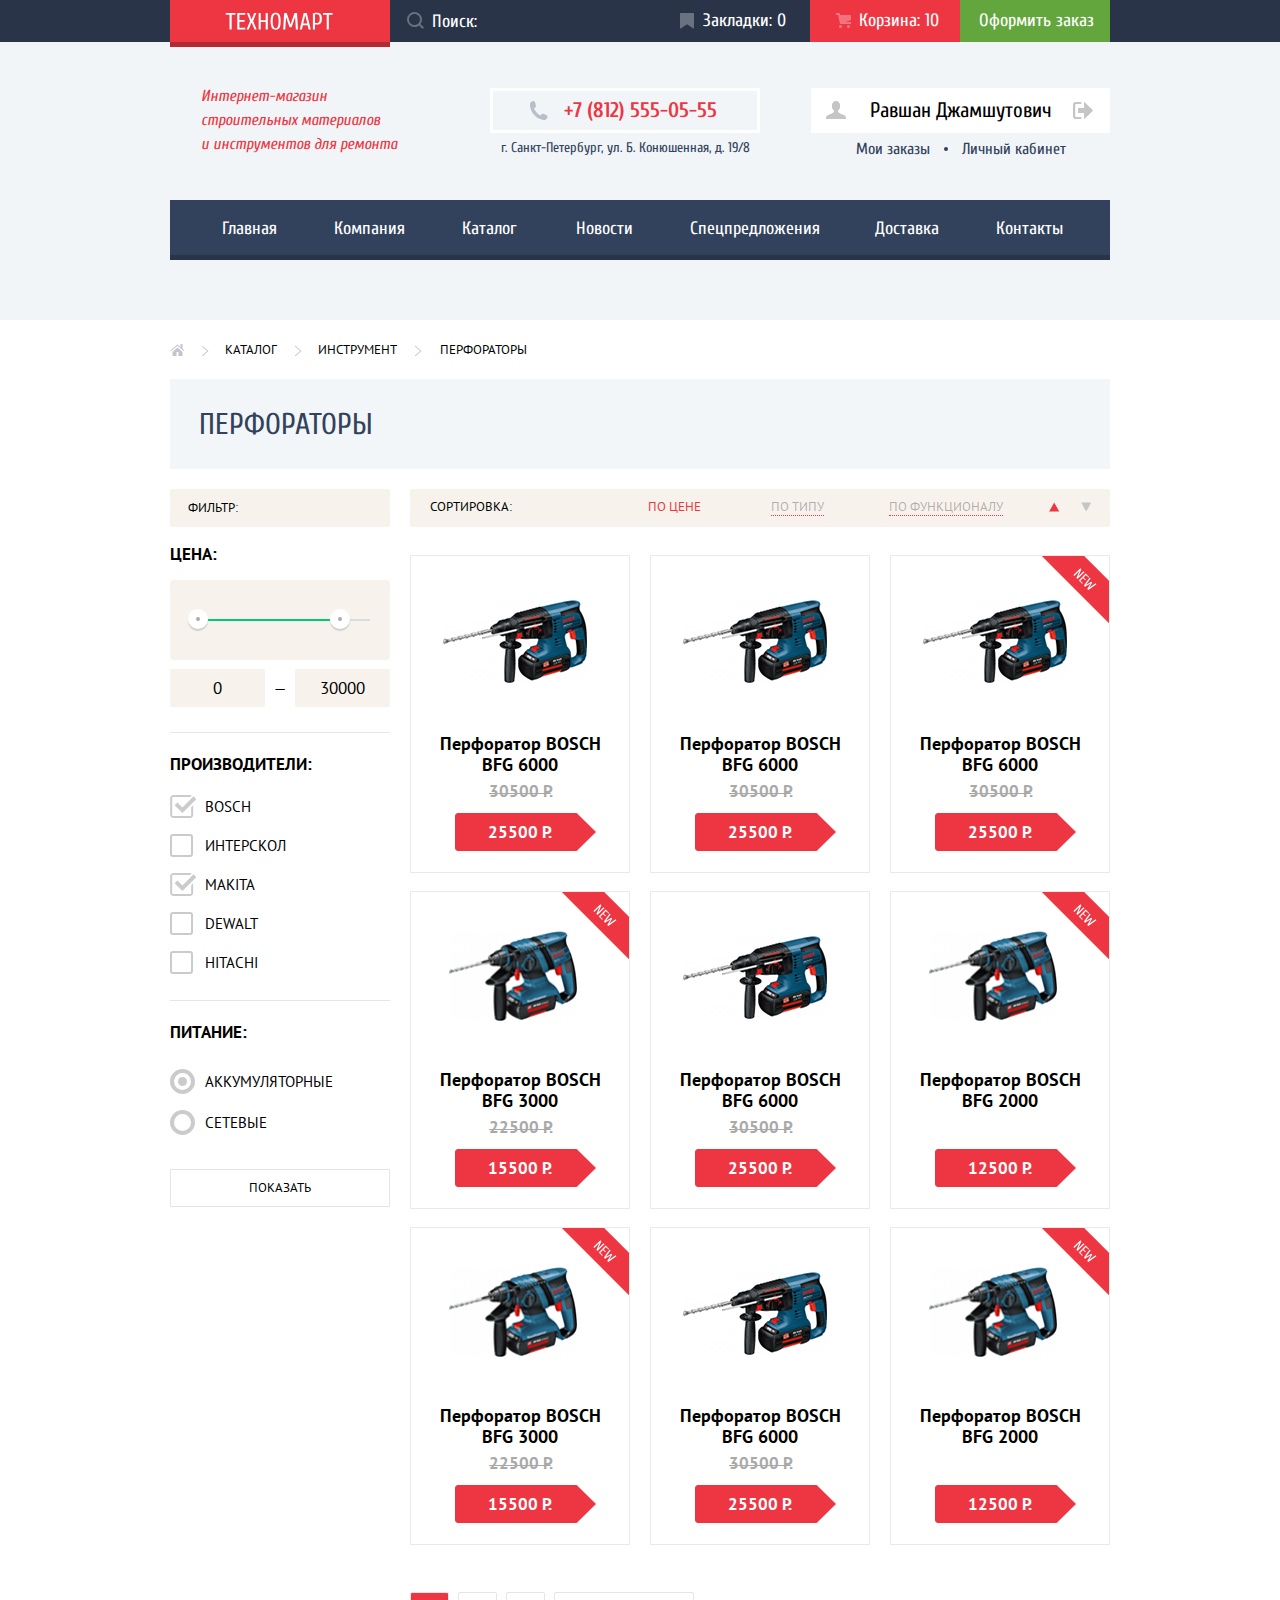
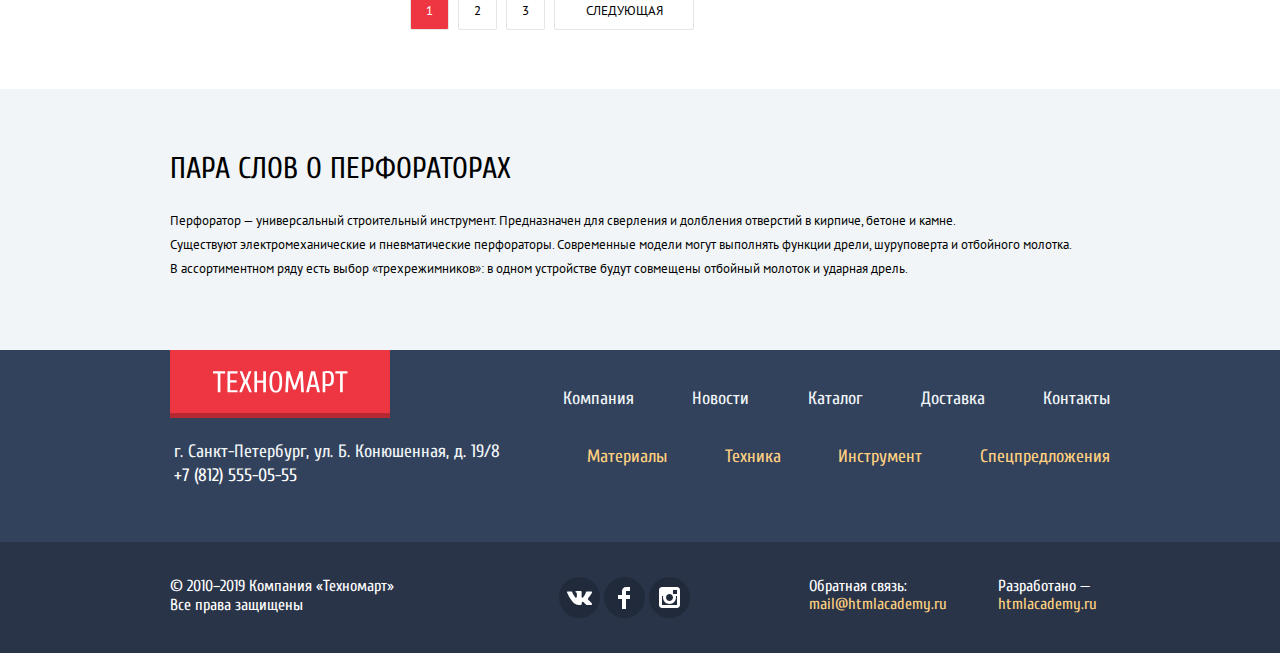
==== catalog.html @ 3a4497f9 "Адаптация под FF и правки." ====
<!DOCTYPE html>
<html class="page" lang="ru">

<head>
  <meta charset="utf-8">
  <title>Техномарт</title>
  <link href="https://fonts.googleapis.com/css2?family=Cuprum:ital,wght@0,400;0,700;1,400&display=swap"
    rel="stylesheet">
  <link href="https://fonts.googleapis.com/css2?family=PT+Sans:wght@400;700&display=swap" rel="stylesheet">
  <link rel="stylesheet" href="css/normalize.css">
  <link rel="stylesheet" href="css/style.css">
</head>

<body class="page-body">
  <header class="header-site">
    <div class="top-header-site">
      <div class="wrapper">
        <a class="logo-header-site" href="index.html">
          <img class="text-logo" src="img/logo-technomart-header-text.svg" width="108" height="18"
            alt="Логотип Техномарта»">
        </a>
        <form class="form-search" action="https://echo.htmlacademy.ru/" method="get">
          <label class="label-search">
            <input class="input-search" type="search" name="search" placeholder="Поиск:">
            <p class="icon-search"><svg xmlns="http://www.w3.org/2000/svg" width="17" height="17" viewBox="0 0 17 17">
                <path fill="#697180"
                  d="M17 15.586l-3.542-3.542A7.465 7.465 0 0 0 15 7.5 7.5 7.5 0 1 0 7.5 15c1.71 0 3.282-.579 4.544-1.542L15.586 17 17 15.586zM2 7.5C2 4.467 4.467 2 7.5 2 10.532 2 13 4.467 13 7.5c0 3.032-2.468 5.5-5.5 5.5A5.506 5.506 0 0 1 2 7.5z" />
                </svg></p>
          </label>
        </form>
        <div class="trade-header-site">
          <a class="link link-bookmarked" href="#">Закладки: 0</a>
          <a class="link link-bascet not-empty" href="#">Корзина: 10</a>
          <a class="link link-arrange" href="#">Оформить заказ</a>
        </div>
      </div>
    </div>

    <div class="wrapper center-header-site logged-in">
      <p class="text-center-header-site">Интернет-магазин<br> строительных материалов<br> и инструментов для ремонта</p>
      <div class="contact-header-site">
        <a class="tel" href="tel:+78125550555">+7 (812) 555-05-55</a>
        <p class="adress">г. Санкт-Петербург, ул. Б. Конюшенная, д. 19/8</p>
      </div>
      <div class="person">
        <div class=output-name-user>
          <a class="link-name-user" href="#"><svg xmlns="http://www.w3.org/2000/svg" width="20" height="18"
              viewBox="0 0 20 18">
              <path fill="#c5c5c5"
                d="M17.881 14.166c-2.144-.735-4.256-1.666-5.207-2.39-.657-.501-.77-1.618-.517-2.415 1.118-.903 1.864-2.477 1.864-4.278C14.021 2.276 12.221 0 10 0S5.979 2.276 5.979 5.083c0 1.801.746 3.374 1.863 4.277.253.798.141 1.915-.517 2.416-.95.724-3.063 1.654-5.207 2.39S0 18 0 18h20s.025-3.099-2.119-3.834z" />
            </svg>
            Равшан Джамшутович
          </a>
          <a class="log-out" href="#"><svg xmlns="http://www.w3.org/2000/svg" width="21" height="17"
              viewBox="0 0 21 17">
              <g fill="#c5c5c5">
                <path fill="#c5c5c5" d="M21 8.5L12.125 0v6h-6v5h6v6z" />
                <path fill="#c5c5c5"
                  d="M3.106 13.952V3.048c.018-.376.171-1.057 1.01-1.057h5.027V0H4.116C1.938 0 1.112 1.81 1.087 3.027v10.946C1.112 15.189 1.938 17 4.116 17h5.027v-1.99H4.116c-.839 0-.992-.683-1.01-1.058z" />
              </g>
            </svg>
          </a>
        </div>
        <ul class="nav-person">
          <li><a class="link" href="#">Мои заказы</a></li>
          <li><a class="link" href="#">Личный кабинет</a></li>
        </ul>
      </div>
    </div>

    <nav class="wrapper bottom-header-site">
      <ul class="nav-header-site">
        <li class="nav-item"><a class="link" href="index.html">Главная</a></li>
        <li class="nav-item"><a class="link" href="#">Компания</a></li>
        <li class="nav-item"><a class="link">Каталог</a></li>
        <li class="nav-item"><a class="link" href="#">Новости</a></li>
        <li class="nav-item"><a class="link" href="#">Спецпредложения</a></li>
        <li class="nav-item"><a class="link" href="#">Доставка</a></li>
        <li class="nav-item"><a class="link" href="#">Контакты</a></li>
      </ul>
    </nav>
  </header>

  <main>
    <div class="wrapper page-catalog">
      <section class="breadcrumbs">
        <h2 class="visually-hidden">breadcrumbs</h2>
        <ul class="breadcrumbs-list">
          <li>
            <a class="link" href="index.html" aria-label="На главную"></a>
          </li>
          <li>
            <a class="link" href="catalog.html">Каталог</a>
          </li>
          <li>
            <a class="link" href="#">Инструмент</a>
          </li>
          <li>
            <a class="link" href="#">Перфораторы</a>
          </li>
        </ul>
      </section>
      <h1 class="main-title">Перфораторы</h1>
      <section class="filter">
        <h2 class="main-section-title">Фильтр:</h2>
        <form class="form-filter" action="https://echo.htmlacademy.ru/" method="GET">
          <fieldset class="style-fieldset price">
            <legend class="section-title">ЦЕНА:</legend>
            <div class="price-filter">
              <div class="range-controls">
                <div class="scale">
                  <div class="bar"></div>
                </div>
                <div class="toggle toggle-min" tabindex="0" title="ползунок минимальной цены"></div>
                <div class="toggle toggle-max" tabindex="0" title="ползунок максимальной цены"></div>
              </div>
              <div class="price-controls">
                <input class="input" type="number" name="min-price" value="0" aria-label="цена от">
                <input class="input" type="number" name="max-price" value="30000" aria-label="цена до">
              </div>
            </div>
          </fieldset>

          <fieldset class="style-fieldset brend">
            <legend class="section-title">ПРОИЗВОДИТЕЛИ:</legend>
            <ul class="list-brend">
              <li>
                <input class="input visually-hidden" type="checkbox" name="bosch" id="bosch" checked>
                <label for="bosch" class="checkbox-brend checkbox-name-item">bosch</label>
              </li>
              <li>
                <input class="input visually-hidden" type="checkbox" name="interskol" id="interskol">
                <label for="interskol" class="checkbox-brend checkbox-name-item">интерскол</label>
              </li>
              <li>
                <input class="input visually-hidden" type="checkbox" name="makita" id="makita" checked>
                <label for="makita" class="checkbox-brend checkbox-name-item">makita</label>
              </li>
              <li>
                <input class="input visually-hidden" type="checkbox" name="dewalt" id="dewalt">
                <label for="dewalt" class="checkbox-brend checkbox-name-item">dewalt</label>
              </li>
              <li>
                <input class="input visually-hidden" type="checkbox" name="hitachi" id="hitachi">
                <label for="hitachi" class="checkbox-brend checkbox-name-item">hitachi</label>
              </li>
            </ul>
          </fieldset>

          <fieldset class="style-fieldset power-supply">
            <legend class="section-title">ПИТАНИЕ:</legend>
            <ul class="list-power-supply">
              <li>
                <input class="input visually-hidden" type="radio" name="power-supply" value="acc" id="acc" checked>
                <label for="acc" class="input-radio checkbox-name-item">АККУМУЛЯТОРНЫЕ</label>
              </li>
              <li>
                <input class="input visually-hidden" type="radio" name="power-supply" value="electric-network"
                  id="electric-network">
                <label for="electric-network" class="input-radio checkbox-name-item">СЕТЕВЫЕ</label>
              </li>
            </ul>
          </fieldset>
          <button class="catalog-button" type="submit">ПОКАЗАТЬ</button>
        </form>
      </section>

      <div class="right-side-catalog">
        <section class="sort">
          <h2 class="sort-title">СОРТИРОВКА:</h2>
          <ul class="sort-sign">
            <li><a class="sort-active button-sort-text" href="#">по цене</a></li>
            <li><a class="button-sort-text" href="#">по типу</a></li>
            <li><a class="button-sort-text" href="#">по функционалу</a></li>
          </ul>
          <ul class="big-small">
            <li><a class="button-sort-active button-sort-icon" href="#" aria-label="сортировка по возрастанию"><svg
                  width="11" height="10" viewBox="0 0 12 10" fill="none" xmlns="http://www.w3.org/2000/svg">
                  <path d="M5.66241 0L11.1624 10L0.162415 10" fill="#C5C5C5" />
                </svg>
              </a></li>
            <li><a class="button-sort-icon" href="#" aria-label="сортировка по убыванию"><svg width="11" height="10"
                  viewBox="0 0 12 10" fill="none" xmlns="http://www.w3.org/2000/svg">
                  <path d="M5.66241 10L0.162415 0H11.1624" fill="#C5C5C5" />
                </svg>
              </a></li>
          </ul>
        </section>

        <section class="catalog-product">
          <h2 class="visually-hidden">КАТАЛОГ</h2>
          <ul class="card-products">
            <li class="item-product">
              <article class=" card-product">
                <h3 class="title">Перфоратор BOSCH<br>BFG 6000</h3>
                <div class="layer-card">
                  <a class="button-buy" href="#">Купить</a>
                  <a class="button-bookmark" href="#">В закладки</a>
                  <figure class="image-box">
                    <img class="image-product" src="img/snippet-945.png" width="144" height="128"
                      alt="Перфоратор BOSCH BFG 6000">
                  </figure>
                </div>
                <p class="old-price">30500</p>
                <p class="new-price">25500</p>
              </article>
            </li>

            <li class="item-product">
              <article class=" card-product">
                <h3 class="title">Перфоратор BOSCH<br>BFG 6000</h3>
                <div class="layer-card">
                  <a class="button-buy" href="#">Купить</a>
                  <a class="button-bookmark" href="#">В закладки</a>
                  <figure class="image-box">
                    <img class="image-product" src="img/snippet-945.png" width="144" height="128"
                      alt="Перфоратор BOSCH BFG 6000">
                  </figure>
                </div>
                <p class="old-price">30500</p>
                <p class="new-price">25500</p>
              </article>
            </li>

            <li class="item-product">
              <article class=" card-product new">
                <h3 class="title">Перфоратор BOSCH<br>BFG 6000</h3>
                <div class="layer-card">
                  <a class="button-buy" href="#">Купить</a>
                  <a class="button-bookmark" href="#">В закладки</a>
                  <figure class="image-box">
                    <img class="image-product" src="img/snippet-945.png" width="144" height="128"
                      alt="Перфоратор BOSCH BFG 6000">
                  </figure>
                </div>
                <p class="old-price">30500</p>
                <p class="new-price">25500</p>
              </article>
            </li>

            <li class="item-product">
              <article class=" card-product new">
                <h3 class="title">Перфоратор BOSCH<br>BFG 3000</h3>
                <div class="layer-card">
                  <a class="button-buy" href="#">Купить</a>
                  <a class="button-bookmark" href="#">В закладки</a>
                  <figure class="image-box">
                    <img class="image-product" src="img/snippet-18927.png" width="127" height="112"
                      alt="Перфоратор BOSCH BFG 3000">
                  </figure>
                </div>
                <p class="old-price">22500</p>
                <p class="new-price">15500</p>
              </article>
            </li>

            <li class="item-product">
              <article class=" card-product">
                <h3 class="title">Перфоратор BOSCH<br>BFG 6000</h3>
                <div class="layer-card">
                  <a class="button-buy" href="#">Купить</a>
                  <a class="button-bookmark" href="#">В закладки</a>
                  <figure class="image-box">
                    <img class="image-product" src="img/snippet-945.png" width="144" height="128"
                      alt="Перфоратор BOSCH BFG 6000">
                  </figure>
                </div>
                <p class="old-price">30500</p>
                <p class="new-price">25500</p>
              </article>
            </li>

            <li class="item-product">
              <article class=" card-product new">
                <h3 class="title">Перфоратор BOSCH<br>BFG 2000</h3>
                <div class="layer-card">
                  <a class="button-buy" href="#">Купить</a>
                  <a class="button-bookmark" href="#">В закладки</a>
                  <figure class="image-box">
                    <img class="image-product" src="img/snippet-18927.png" width="127" height="112"
                      alt="Перфоратор BOSCH BFG 2000">
                  </figure>
                </div>
                <p class="old-price"></p>
                <p class="new-price">12500</p>
              </article>
            </li>

            <li class="item-product">
              <article class=" card-product new">
                <h3 class="title">Перфоратор BOSCH<br>BFG 3000</h3>
                <div class="layer-card">
                  <a class="button-buy" href="#">Купить</a>
                  <a class="button-bookmark" href="#">В закладки</a>
                  <figure class="image-box">
                    <img class="image-product" src="img/snippet-18927.png" width="127" height="112"
                      alt="Перфоратор BOSCH BFG 3000">
                  </figure>
                </div>
                <p class="old-price">22500</p>
                <p class="new-price">15500</p>
              </article>
            </li>

            <li class="item-product">
              <article class=" card-product">
                <h3 class="title">Перфоратор BOSCH<br>BFG 6000</h3>
                <div class="layer-card">
                  <a class="button-buy" href="#">Купить</a>
                  <a class="button-bookmark" href="#">В закладки</a>
                  <figure class="image-box">
                    <img class="image-product" src="img/snippet-945.png" width="144" height="128"
                      alt="Перфоратор BOSCH BFG 6000">
                  </figure>
                </div>
                <p class="old-price">30500</p>
                <p class="new-price">25500</p>
              </article>
            </li>

            <li class="item-product">
              <article class=" card-product new">
                <h3 class="title">Перфоратор BOSCH<br>BFG 2000</h3>
                <div class="layer-card">
                  <a class="button-buy" href="#">Купить</a>
                  <a class="button-bookmark" href="#">В закладки</a>
                  <figure class="image-box">
                    <img class="image-product" src="img/snippet-18927.png" width="127" height="112"
                      alt="Перфоратор BOSCH BFG 2000">
                  </figure>
                </div>
                <p class="old-price"></p>
                <p class="new-price">12500</p>
              </article>
            </li>
          </ul>
        </section>

        <section class="pagination">
          <h2 class="visually-hidden">Нумерация страниц</h2>
          <ul class="pagination-list">
            <li>
              <a class="catalog-button number active" href="#">1</a>
            </li>
            <li>
              <a class="catalog-button number" href="#">2</a>
            </li>
            <li>
              <a class="catalog-button number" href="#">3</a>
            </li>
            <li>
              <a class="catalog-button" href="#">СЛЕДУЮЩАЯ</a>
            </li>
          </ul>
        </section>
      </div>
    </div>

    <section class="second-info">
      <div class="wrapper">
        <h2 class="visually-hidden">Дополнительная информация</h2>
        <article class="about-perforator">
          <h3 class="second-info-title">ПАРА СЛОВ О ПЕРФОРАТОРАХ</h3>
          <div class="content">
            <p>Перфоратор — универсальный строительный инструмент. Предназначен для сверления и долбления отверстий в
              кирпиче, бетоне и камне.</p>
            <p>Существуют электромеханические и пневматические перфораторы. Современные модели могут выполнять функции
              дрели, шуруповерта и отбойного молотка.</p>
            <p>В ассортиментном ряду есть выбор «трехрежимников»: в одном устройстве будут совмещены отбойный молоток и
              ударная дрель.</p>
          </div>
        </article>
      </div>
    </section>
  </main>

  <footer class="footer-site">
    <div class="wrapper top-footer-site">
      <div class="first-line-footer-site">
        <a class="logo-footer-site" href="index.html">
          <img src="img/logo-technomart-footer-text.svg" width="138" height="23" alt="Логотип Техномарта»">
        </a>
        <section class="nav-footer-site">
          <h2 class="visually-hidden">Навигация из футера</h2>
          <ul class="nav-footer-links">
            <li><a class="link" href="#">Компания</a></li>
            <li><a class="link" href="#">Новости</a></li>
            <li><a class="link">Каталог</a></li>
            <li><a class="link" href="#">Доставка</a></li>
            <li><a class="link" href="#">Контакты</a></li>
          </ul>
        </section>
      </div>
      <div class="second-line-footer-site">
        <p class="adress-footer-site">г. Санкт-Петербург, ул. Б. Конюшенная, д. 19/8<br>
          <a href="tel:+78125550555">+7 (812) 555-05-55</a>
        </p>
        <section class="trade-footer-site">
          <h2 class="visually-hidden">Торговля из футера</h2>
          <ul class="trade-footer-links">
            <li><a class="link" href="#">Материалы</a></li>
            <li><a class="link" href="#">Техника</a></li>
            <li><a class="link" href="#">Инструмент</a></li>
            <li><a class="link" href="#">Спецпредложения</a></li>
          </ul>
        </section>
      </div>
    </div>

    <div class="bottom-footer-site">
      <div class="wrapper">
        <p class="copyright-footer-site">© 2010–2019 Компания «Техномарт»<br>
          Все права защищены</p>
        <ul class="social-footer-site">
          <li>
            <a class="link vc" href="#" title="вконтакте"></a>
          </li>
          <li>
            <a class="link fb" href="#" title="фэйсбук"></a>
          </li>
          <li>
            <a class="link instagramm" href="#" title="инстаграмм"></a>
          </li>
        </ul>
        <div class="feedback">
          <p class="text">Обратная связь:<br>
            <a class="link" href="mail@htmlacademy.ru">mail@htmlacademy.ru</a></p>
          <p class="text">Разработано —<br>
            <a class="link" href="https://htmlacademy.ru/intensive/htmlcss">htmlacademy.ru</a></p>
        </div>
      </div>
    </div>
  </footer>

  <section class="message-buy visually-hidden">
    <h2 class="visually-hidden">Сообщение о товаре</h2>
    <p class="text-message">Товар добавлен в корзину!</p>
    <div class="buttons-panel">
      <a class="link design-button" href="#">Оформить заказ</a>
      <a class="link design-button" href="#">Продолжить покупки</a>
    </div>
    <button class="button-close" type="button" aria-label="закрыть сообщение"></button>
  </section>

</body>

</html>
---- css/style.css ----
/* Переменные */

:root {
  --basic-red: #EE3643;
  --basic-green: #63A63E;
  --basic-grey: #293449;
  --basic-greylight: #C5C5C5;
  --basic-background: #F1F5F7;
  --wight: #FFFFFF;
  --special-ylellow: #FFBF47;
  --second-special-ylellow: #FFC047;
  --special-blue: #3BBCE3;
  --special-lilac: #DC91D8;
  --special-greenlight: #8ED78F;
  --special-yellowlight: #FFD180;
  --success: #5FBB2D;
  --warning: #FFBF47;
  --error: #BA2732;
  --text-black: #000000;
  --dark-blue: #161D29;
  --nav-blue: #32425C;
  --nav-active: #1D2739;
  --nav-shadow: #293449;
  --border-card: #EAEAEA;
  --backgraund-popular: #F9F5F0;
  --buy-button-shadow: #367315;
  --buy-button-active: #518534;
  --old-price: #A9A9A9;
  --title-background: #F2F6F8;
  --filter-background: #F7F3EC;
  --border-button-catalog: #E5E5E5;
  --buttoms-panel: #F1F1F1;
  --logo-shadow: #b52933;
  --logo-shadow-active: #8d1e26;
  --background-social: #212A3A;
  --scale: #d7dcde;
  --scale-bar: #00ca74;
  --tiggle: #ABABAB;
  --shadow-tiggle: #cfcfcf;
  --checkbox: #b5b5b5;
  --design-button-focus: #CA2C37;
  --card-shadow: rgba(0, 0, 0, 0.15);
  --tile-none: rgba(255, 255, 255, 0.3);
  --tile-active: rgba(169, 169, 169, 0.3);
  --tile-hover: rgba(197, 197, 197, 0.3);
  --semi-transparent: rgba(255, 255, 255, 0.5);
  --styly-button: rgba(0, 0, 0, 0.3);
  --shadow-message-buy: rgba(41, 52, 73, 0.75);
  --first-font: "Cuprum", Arial, sans-serif;
  --second-font: "PT Sans", Arial, sans-serif;
}

body {
  min-width: 960px;
  margin: 0;
  padding: 0;

  font-weight: 400;
  font-size: 18px;
  line-height: 24px;
  font-family: var(--first-font, Arial, sans-serif);
  color: var(--Text-black, black);
  background-color: var(--Wight, white);
}

*, *::before, *::after {
  box-sizing: inherit;
}

html {
  box-sizing: border-box;
}

.content-box-component {
  box-sizing: content-box;
}

a {
  text-decoration: none;
  color: var(--Wight, white);
}

img {
  max-width: 100%;
  height: auto;
}

ul {
  margin: 0;
  padding: 0;
  list-style-type: none;
}

fieldset {
  margin: 0;
  border: none;
}

.visually-hidden {
  position: absolute;
  clip: rect(0 0 0 0);
  width: 1px;
  height: 1px;
  margin: -1px;
}

.page {
  height: 100%;
}

.page-body {
  display: grid;
  grid-template-rows: min-content 1fr min-content;
  align-content: start;
  min-height: 100%;
}

/* header */

.header-site {
  display: flex;
  flex-direction: column;
  background-color: var(--basic-background, lightblue);
}

.top-header-site {
  display: flex;
  font-weight: 400;
  font-size: 18px;
  line-height: 24px;
  color: var(--Wight, white);
  background-color: var(--basic-grey, darkblue);
}

.wrapper {
  display: inherit;
  width: 940px;
  margin: 0 auto;
}

.trade-header-site {
  display: flex;
  align-items: center;
  width: 450px;
  height: 100%;
}

.logo-header-site {
  position: relative;
  display: block;
  width: 220px;
  height: 42px;
  padding: 12px 57px 17px 55px;
  background-color: var(--basic-red, red);
}

.logo-header-site::after {
  position: absolute;
  left: 0;
  bottom: -5px;

  display: block;
  width: 100%;
  height: 5px;
  background-color: var(--logo-shadow, darkred);
  content: "";
}

.logo-header-site[href]:active {
  background-color: var(--error, darkred);
}

.logo-header-site[href]:active::after {
  background-color: var(--logo-shadow-active, darkred);
}

.form-search {
  position: relative;
  flex-grow: 1;
}

.input-search::-moz-placeholder {
  color: var(--wight, white);
  opacity: 1;
}

.input-search::-webkit-input-placeholder {
  color: var(--wight, white);
}

.input-search {
  width: 100%;
  height: 100%;
  padding-left: 42px;
  
  font: inherit;
  
  outline: none;
  border: none;
  background-color: transparent;
}

.input-search:focus {
  color: var(--text-black, black);
  background-color: var(--wight, white);
}

.icon-search {
  position: absolute;
  top: 12px;
  left: 17px;

  width: 17px;
  height: 17px;
  margin: 0;
  padding: 0;
  
  cursor: text;
  content: "";
} 

.input-search:hover ~ .icon-search path {
  fill: var(--wight, white);
}

.input-search:focus ~ .icon-search path {
  fill: var(--basic-red, red);
}

.trade-header-site .link {
  position: relative;
  display: block;
  min-width: 150px;
  padding-top: 9px;
  padding-bottom: 9px;
}

.trade-header-site .active {
  background-color: var(--basic-red, red);
}

.link-bookmarked {
  padding-left: 43px;
}

.link-bookmarked::before {
  position: absolute;
  top: 13px;
  left: 20px;

  width: 14px;
  height: 16px;
  
  background-image: url("../img/icon-bookmark.svg");
  background-repeat: no-repeat;
  background-position: 0 0;
  opacity: 0.3;
  content: "";
}

.link-bascet {
  padding-left: 49px;
}

.link-bascet::before {
  position: absolute;
  top: 13px;
  left: 26px;

  width: 15px;
  height: 15px;
  background-image: url("../img/icon-cart.svg");
  background-repeat: no-repeat;
  background-position: 0 0;
  opacity: 0.3;
  content: "";
}

.trade-header-site .link:hover::before,
.trade-header-site .link:focus::before {
  opacity: 1;
}

.trade-header-site .link:active::before {
  opacity: 0.3;
}

.link-bookmarked:active,
.link-bascet:active {
  color: var(--semi-transparent);
  background-color: var(--dark-blue, darkblue);
}

.trade-header-site .link-arrange {
  flex-grow: 0;
  padding-right: 16px;
  padding-left: 19px;
  background-color: var(--basic-green, lightgreen);
}

.link-arrange:focus,
.link-arrange:hover {
  background-color: var(--success, green);
}

.link-arrange:active {
  color: rgba(255, 255, 255, 0.5);
  background-color: var(--basic-green, lightgreen);
}

.trade-header-site .not-empty {
  background-color: var(--basic-red, red);
}

.trade-header-site .not-empty:active {
  background-color: var(--error, darkred);
}

.center-header-site {
  display: flex;
  min-height: 158px;
  padding-top: 46px;
  padding-bottom: 40px;
}

.center-header-site.logged-in {
  padding-bottom: 26px;
}

.text-center-header-site {
  display: block;
  width: 197px;
  margin: 0;
  margin-top: -4px;
  margin-left: 31px;
  padding: 0;
  
  font-style: italic;
  font-weight: normal;
  font-size: 16px;
  line-height: 24px;
  color: var(--basic-red, red);
}

.contact-header-site {
  margin-left: 92px;
}

.contact-header-site .tel {
  position: relative;
  display: inline-block;
  width: 270px;
  min-height: 45px;
  padding: 4px 36px 5px 71px;
  
  font-weight: bold;
  font-size: 21px;
  line-height: 30px;
  font-family: var(--first-font, Arial, sans-serif);
  color: var(--basic-red, red);
  
  border: 3px solid var(--wight, white);
}

.contact-header-site .tel:before {
  position: absolute;
  top: 10px;
  left: 36px;

  width: 19px;
  height: 19px;
  
  background-image: url("../img/icon-phone.svg");
  background-repeat: no-repeat;
  background-position: 0 0;
  content: "";
}

.contact-header-site .adress {
  max-width: 270px;
  margin: 0;
  margin-top: 3px;
  
  font-weight: normal;
  font-size: 14px;
  line-height: 24px;
  text-align: center;
  color: var(--nav-blue, darkblue);
}

.entrace {
  display: flex;
  justify-content: end;
  flex-wrap: wrap;
  max-width: 299px;
  margin-left: auto;
}

.entrace li:nth-child(1) .link {
  position: relative;
  padding: 12px 27px 12px 45px;
}

.entrace li:nth-child(1) .link svg {
  position: absolute;
  top: 13px;
  left: 19px;

  width: 20px;
  height: 17px;
  
  background-image: url("../img/icon-login.svg");
  background-repeat: no-repeat;
  background-position: 0 0;
}

.entrace li:nth-child(1) .link:hover path, .entrace li:nth-child(1) .link:focus path {
  fill: var(--basic-grey, darkgray);
}

.entrace li:nth-child(1) .link:active path {
  fill: var(--basic-greylight, gray);
}

.entrace li:nth-child(2) .link {
  margin-left: 10px;
  padding: 12px 24px;
}

.entrace .link {
  display: block;
  font-weight: normal;
  font-size: 21px;
  line-height: 21px;
  text-align: center;
  color: var(--text-black, black);
  background-color: var(--wight, white);
}

.entrace .link:hover,
.entrace .link:focus {
  color: var(--basic-red, red);
}

.entrace .link:active {
  color: var(--basic-greylight, lightgray);
}

.output-name-user {
  position: relative;
  width: 299px;
  padding: 12px 0;
  
  font-weight: normal;
  font-size: 21px;
  line-height: 21px;
  text-align: center;
  background-color: var(--wight, white);
}

.output-name-user .link-name-user {
  color: var(--text-black, black);
}

.output-name-user .link-name-user svg {
  position: absolute;
  top: 13px;
  left: 15px;

  width: 20px;
  height: 18px;
  background-image: url("../img/icon-user.svg");
  background-repeat: no-repeat;
  background-position: 0 0;
}

.output-name-user .log-out {
  position: absolute;
  top: 14px;
  right: 18px;

  width: 20px;
  height: 17px;
  background-image: url("../img/icon-logout.svg");
  background-repeat: no-repeat;
  background-position: 0 0;
}

.output-name-user .link-name-user:focus path,
.output-name-user .link-name-user:hover path {
  fill: var(--basic-grey, darkgray);
}

.output-name-user .link-name-user:active path {
  fill: var(--basic-greylight, gray);
}

.output-name-user .log-out:hover path,
.output-name-user .log-out:focus path {
  fill: var(--basic-grey, darkgray);
}

.output-name-user .log-out:active path {
  fill: var(--basic-greylight, gray);
}

.output-name-user .link-name-user:active {
  color: var(--basic-greylight, gray);
}

.person {
  margin-left: auto;
}

.nav-person {
  display: flex;
  flex-wrap: wrap;
  justify-content: center;
  align-items: center;
  max-width: 299px;
  margin-top: 4px;
}

.nav-person li:not(:last-child)::after {
  display: inline-block;
  width: 4px;
  height: 4px;
  margin: 0 14px;
  margin-bottom: 2px;
  
  vertical-align: middle;
  background-color: var(--nav-blue, darkblue);
  border-radius: 50%;
  content: "";
}

.nav-person .link {
  font-weight: normal;
  font-size: 16px;
  line-height: 18px;
  color: var(--nav-blue, darkblue);
  background-color: transparent;
}

.nav-person .link:hover,
.nav-person .link:focus {
  color: var(--basic-red, red);
}

.nav-person .link:active {
  color: var(--basic-greylight, lightgray);
}

.bottom-header-site {
  padding-bottom: 60px;
}

.nav-header-site {
  display: flex;
  flex-wrap: wrap;
  justify-content: center;
  width: 100%;
  padding-right: 19px;
  padding-left: 24px;

  box-shadow: inset 0 -5px 0 var(--nav-shadow, darkblue);
  background-color: var(--nav-blue, blue);
}

.nav-header-site .nav-item {
  flex-grow: 1;
flex-shrink: 0;
}

.nav-header-site .link {
  display: block;
  padding: 17px 28px 19px 28px;
  
  font-weight: normal;
  font-size: 18px;
  line-height: 24px;
  font-family: var(--first-font, Arial, sans-serif);
  text-align: center;
  
  box-shadow: inset 0 -5px 0 var(--nav-shadow, darkblue);
  background-color: var(--nav-blue, blue);
}

.nav-header-site :nth-child(4) .link {
  padding-right: 26px;
  padding-left: 30px;
}

.nav-header-site :nth-child(5) .link {
  padding-right: 26px;
  padding-left: 30px;
}

.nav-header-site .link[href]:focus,
.nav-header-site .link[href]:hover {
  background-color: var(--nav-shadow);
}

.nav-header-site .link[href]:active {
  color: var(--semi-transparent, gray);
  box-shadow: inset 0 -5px 0 var(--nav-shadow, darkblue);
  background-color: var(--nav-active, darkblue);
}

/* footer */

.footer-site {
  font-weight: normal;
  font-size: 18px;
  line-height: 24px;
  background-color: var(--nav-blue, blue);
}

.top-footer-site {
  padding-bottom: 54px;
}

.first-line-footer-site {
  display: flex;
  justify-content: space-between;
}

.logo-footer-site {
  position: relative;
  display: block;
  width: 220px;
  height: 68px;
  padding: 20px 42px 25px 42px;
  background-color: var(--basic-red, red);
}

.logo-footer-site[href]:active {
  background-color: var(--error, darkred);
}

.logo-footer-site::after {
  position: absolute;
  bottom: 0;
  left: 0;

  display: block;
  width: 100%;
  height: 5px;
  background-color: var(--logo-shadow, darkred);
  content: "";
}

.logo-footer-site[href]:active::after {
  background-color: var(--logo-shadow-active, darkred);
}

.adress-footer-site {
  max-width: 330px;
  margin-top: 22px;
  margin-bottom: 0;
  padding-left: 4px;
  color: var(--basic-background, white);
}

.nav-footer-site {
  width: 547px;
  margin-top: 37px;
}

.nav-footer-site .nav-footer-links {
  display: flex;
  flex-wrap: wrap;
  justify-content: space-between;
  width: 100%;
}

.nav-footer-site .link {
  margin: 0;
  margin-right: 5px;
  color: var(--basic-background, white);
}

.nav-footer-site li:last-child .link {
  margin: 0;
}

.nav-footer-site .link[href]:hover,
.nav-footer-site .link[href]:focus {
  text-decoration: underline;
}

.nav-footer-site .link[href]:active {
  text-decoration: none;
  color: var(--semi-transparent, gray);
}

.second-line-footer-site {
  display: flex;
  justify-content: space-between;
  flex-wrap: wrap;
}

.trade-footer-site {
  width: 523px;
  margin-top: 27px;
}

.trade-footer-site .trade-footer-links {
  display: flex;
  flex-wrap: wrap;
  justify-content: space-between;
  width: 100%;
}

.trade-footer-site .link {
  margin: 0;
  margin-right: 5px; 
  color: var(--special-yellowlight, lightyellow);
}

.trade-footer-site li:last-child .link {
  margin: 0;
}

.trade-footer-site .link:hover,
.trade-footer-site .link:focus {
  text-decoration: underline;
}

.trade-footer-site .link:active {
  text-decoration: none;
  opacity: 0.5;
}

.bottom-footer-site {
  display: flex;
  padding-top: 35px;
  padding-bottom: 35px;
  background-color: var(--nav-shadow, darkblue);
}

.copyright-footer-site {
  max-width: 227px;
  margin: 0;
  font-weight: normal;
  font-size: 16px;
  line-height: 19px;
  color: var(--wight, white);
}

.social-footer-site {
  display: flex;
  margin-left: 165px;
}

.social-footer-site .link {
  display: inline-block;
  width: 41px;
  height: 41px;
  margin-right: 4px;
  vertical-align: middle;
  border-radius: 50%;
  background-color: var(--background-social, darkblue);
}

.social-footer-site li:last-of-type .link {
  margin-right: 0;
}

.social-footer-site .link:hover,
.social-footer-site .link:focus,
.social-footer-site .link:active {
  background-color: var(--basic-red, red);
}

.social-footer-site .link.vc {
  display: block;
  background-image: url("../img/icon-vk.svg");
  background-repeat: no-repeat;
  background-position: 8px 13px;
  background-size: 26px 15px;
}

.social-footer-site .link.fb {
  display: block;
  background-image: url("../img/icon-fb.svg");
  background-repeat: no-repeat;
  background-position: 14px 10px;
  background-size: 12px 22px;
}

.social-footer-site .link.instagramm {
  display: block;
  background-image: url("../img/icon-insta.svg");
  background-repeat: no-repeat;
  background-position: 10px 10px;
  background-size: 21px 21px;
}

.feedback {
  display: flex;
  flex-wrap: wrap;
  max-width: 300px;
  margin-right: 13px;
  margin-left: auto;
}

.feedback .text:nth-last-child(n+2) {
  margin-right: 51px;
}

.feedback .text {
  margin: 0;
  font-weight: normal;
  font-size: 16px;
  line-height: 18px;
  color: var(--wight, white);
}

.feedback .link {
  font-weight: normal;
  font-size: 16px;
  line-height: 18px;
  color: var(--special-yellowlight, lightyellow);
}

.feedback .link:hover,
.feedback .link:focus {
  text-decoration: underline;
}

.feedback .link:active {
  color: var(--basic-red);
  text-decoration: none;
}

/* main */

.main-index {
  padding-top: 60px;
  padding-bottom: 71px;
}

.promo {
  display: flex;
  justify-content: space-between;
}

.left-column-promo {
  display: flex;
  justify-content: space-between;
  flex-wrap: wrap;
  width: 620px;
}

.right-column-promo {
  display: flex;
  flex-direction: column;
}

.info-tile {
  position: relative;
  width: 300px;
  min-height: 123px;
  margin-bottom: 20px;
  padding: 20px 23px;
}

.right-column-promo > .info-tile:last-child {
  margin-bottom: 0;
}

.info-tile .name-tile {
  width: 150px;
  margin: 0;
  margin-bottom: 14px;
  
  font-weight: bold;
  font-size: 24px;
  line-height: 30px;
  color: var(--wight, white);
}

.new::after {
  position: absolute;
  top: 1px;
  right: 1px;
  z-index: 2;

  width: 70px;
  height: 70px;
  
  background-image: url("../img/new.svg");
  background-repeat: no-repeat;
  background-position: 0 0;
  content: "";
}

.info-tile.new::after {
  top: 0;
  right: 0;
}

.info-tile .button-tile {
  display: block;
  width: 135px;
  padding: 10px 5px;
  
  font-weight: normal;
  font-size: 14px;
  line-height: 18px;
  text-align: center;
  text-transform: uppercase;
  background-color: var(--tile-none, red);
}

.info-tile .button-tile:hover, .info-tile .button-tile:focus {
  background-color: var(--tile-hover, red);
}

.info-tile .button-tile:active {
  background-color: var(--tile-active, red);
}

.tile-material {
  background-color: var(--special-ylellow, yellow);
  background-image: url("../img/icon-1.svg");
  background-repeat: no-repeat;
  background-position: 213px 31px;
  background-size: 44px 65px;
}

.tile-tools {
  background-color: var(--special-blue, lightblue);
  background-image: url("../img/icon-2.svg");
  background-repeat: no-repeat;
  background-position: 194px 34px;
  background-size: 75px 61px;
}

.tile-technics {
  background-color: var(--special-lilac, purple);
  background-image: url("../img/icon-3.svg");
  background-repeat: no-repeat;
  background-position: 191px 31px;
  background-size: 78px 62px;
}

.tile-sale {
  background-color: var(--special-greenlight, lightgreen);
  background-image: url("../img/icon-4.svg");
  background-repeat: no-repeat;
  background-position: 196px 26px;
  background-size: 59px 72px;
}

.tile-delivery {
  background-color: var(--second-special-ylellow, yellow);
  background-image: url("../img/icon-5.svg");
  background-repeat: no-repeat;
  background-position: 191px 32px;
  background-size: 78px 63px;
}

.slider-promo {
  position: relative;
  width: 620px;
  min-height: 266px;
  margin: 0;
}

.slide-promo {
  display: none;
  flex-direction: column;
  align-items: flex-start;
  min-height: 100%;
  margin: 0;
}

.slide-promo.slide-current {
  display: flex;
}

.slide-promo .title {
  margin: 0;
  margin-top: 23px;
  margin-left: 24px;
  
  font-weight: bold;
  font-size: 36px;
  line-height: 36px;
  color: var(--wight, white);
  text-transform: uppercase;
  background-color: transparent;
}

.slide-promo .description {
  margin-top: 5px;
  margin-left: 24px;
  
  font-weight: normal;
  font-size: 18px;
  line-height: 24px;
  color: var(--wight, white);
  background-color: transparent;
}

.management-slider-promo .button {
  margin: 0;
  padding: 0;
  border: 0;
  cursor: pointer;
}

.management-slider-promo-arrows .button {
  position: absolute;
  top: 120px;
  left: 24px;

  width: 22px;
  height: 39px;
  background-color: transparent;
  background-image: url("../img/icon-left.svg");
  background-repeat: no-repeat;
  background-position: 0 0;
}

.management-slider-promo-arrows .right-arrow-button {
  left: auto;
  right: 20px;
  background-image: url("../img/icon-right.svg");
}

.management-slider-promo-round {
  position: absolute;
  bottom: 36px;
  left: 50%;

  display: flex;
  justify-content: space-between;
  margin: 0;
  margin-left: -15px;
  padding: 0;
}

.management-slider-promo-round .button {
  display: inline-block;
  width: 10px;
  height: 10px;
  vertical-align: middle;
  border-radius: 50%;
  background-color: var(--wight, white);
}

.management-slider-promo-round .button:not(:last-child) {
  margin-right: 10px;
}

.management-slider-promo-round .button.current {
  width: 10px;
  height: 10px;
  border: 2px solid var(--wight, white);
  border-radius: 50%;
  background-color: var(--basic-red, red);
}

.slide-promo .design-button {
  min-width: 192px;
  margin-top: auto;
  margin-bottom: 27px;
  margin-left: 24px;
}

.design-button {
  display: inline-block;
  padding: 3px;
  padding-top: 11px;
  padding-bottom: 9px;
  
  font-weight: normal;
  font-size: 14px;
  line-height: 18px;
  font-family: var(--first-font, Arial, sans-serif);
  text-align: center;
  vertical-align: middle;
  text-transform: uppercase;
  color: var(--wight, white);
  background-color: var(--basic-red, red);
  outline: none;
  border: none;
}

.design-button:focus,
.design-button:hover {
  background-color: var(--design-button-focus, darkred);
}

.design-button:active {
  background-color: var(--error, darkred);
}

.slide-drill {
  background-color: var(--basic-grey, gray);
  background-image: url("../img/slide-drill.jpg");
  background-position: top center;
  background-repeat: no-repeat;
}

.slide-perforator {
  background-color: var(--basic-grey, gray);
  background-image: url("../img/slide-perforator.jpg");
  background-position: top center;
  background-repeat: no-repeat;
}

.popular-products {
  margin-top: 58px;
}

.popular-products .top-section {
  display: flex;
  align-items: center;
  padding: 25px 0;
  padding-right: 14px;
  padding-left: 28px;
  background-color: var(--backgraund-popular, lightgray);
}

.popular-products .top-section .title {
  margin: 0;
  margin-right: auto;
  font-weight: normal;
  font-size: 30px;
  line-height: 30px;
  text-transform: uppercase;
  color: var(--nav-blue, blue);
}

.popular-products .design-button {
  width: 192px;
}

.popular-product {
  display: flex;
  justify-content: space-between;
  margin-top: 20px;
}

.item-product {
  position: relative;
  width: 220px;
  min-height: 318px;
}

.card-product {
  display: flex;
  flex-direction: column;
  justify-content: flex-end;
  align-items: center;
  width: 100%;
  height: 100%;
  min-height: inherit;
  background-color: var(--wight, white);
  border: 1px solid var(--border-card);
}

.card-product:hover {
  box-shadow: 0 4px 20px var(--card-shadow, lightgray);
}

.image-box {
  position: absolute;
  top: 0;
  left: 0;
  z-index: 1;

  width: 218px;
  height: 100%;
  margin: 0;
  background-color: var(--wight, white);
  object-fit: contain;
}

.card-product:hover .image-box {
  z-index: 0;
  opacity: 0.1;
}

.button-buy:focus ~ .image-box,
.button-bookmark:focus ~ .image-box {
  z-index: 0;
  opacity: 0.1;
}

.button-buy {
  position: relative;
  z-index: 1;

  display: block;
  width: 135px;
  margin: 0 auto;
  margin-top: 38px;
  margin-bottom: 10px;
  padding: 10px 0 10px 52px;
  font-weight: normal;
  font-size: 14px;
  line-height: 18px;
  text-transform: uppercase;
  color: var(--wight, white);
  box-shadow: inset 0 -3px 0 var(--buy-button-shadow, green);
  background-color: var(--basic-green);
  border-radius: 2px;
}

.button-buy::before {
  position: absolute;
  top: 10px;
  left: 30px;

  width: 15px;
  height: 15px;
  background-image: url("../img/icon-cart.svg");
  background-repeat: no-repeat;
  background-position: 0 0;
  opacity: 0.3;
  content: "";
}

.button-buy:focus,
.button-buy:hover {
  background-color: var(--success, lightgreen);
}

.button-buy:active {
  background-color: var(--buy-button-active, darkgreen);
}

.button-bookmark {
  position: relative;
  z-index: 1;

  display: block;
  width: 135px;
  margin: 0 auto;
  padding: 8px 10px 6px 10px;
  
  font-weight: normal;
  font-size: 14px;
  line-height: 18px;
  text-align: center;
  text-transform: uppercase;
  color: var(--nav-blue, blue);
  
  background-color: transparent;
  border: 3px solid var(--basic-green, green);
  border-radius: 2px;
}

.button-bookmark:focus,
.button-bookmark:hover {
  border-color: var(--nav-blue, blue);
}

.button-bookmark:active {
  opacity: 0.5;
}

.card-product .title {
  margin: 0;
  margin-bottom: 7px;
  padding: 0px 5px;
  font-weight: bold;
  font-size: 18px;
  line-height: 21px;
  font-family: var(--second-font, Arial, sans-serif);
  text-align: center;
  color: var(--text-black, black);
}

.layer-card {
  position: relative;
  order: -1;

  width: 218px;
  min-height: 170px;
  margin-bottom: auto;
}

.card-product .old-price {
  position: relative;
  display: block;
  min-height: 18px;
  margin: 0;
  margin-bottom: 13px;
  
  font-weight: bold;
  font-size: 17px;
  line-height: 18px;
  font-family: var(--second-font, Arial, sans-serif);
  text-align: center;
  text-transform: uppercase;
  color: var(--old-price, gray);
}

.card-product .old-price::before {
  position: absolute;
  top: 11px;
  left: 0;

  display: block;
  width: 100%;
  height: 1px;
  background-color: var(--old-price, gray);
  content: "";
}

.old-price:not(:empty)::after,
.new-price:not(:empty)::after {
  letter-spacing: -2px;
  content: "\00a0\00a0 Р.";
}

.card-product .new-price {
  display: block;
  min-width: 141px;
  min-height: 38px;
  margin: 0;
  margin-bottom: 21px;
  margin-left: 11px;
  padding: 10px 15px 10px 2px;
  
  font-weight: bold;
  font-size: 17px;
  line-height: 18px;
  font-family: var(--second-font, Arial, sans-serif);
  text-align: center;
  text-transform: uppercase;
  color: var(--wight, white);
  
  background-color: var(--basic-red, red);
  background-image: url("../img/red-button.svg");
  background-size: 100% 100%;
  background-position: 0 0;
  background-repeat: no-repeat;
}

.image-product[src="img/snippet-32961.png"] {
  width: 100%;
  margin-top: 4px;
  padding-right: 17px;
  padding-left: 15px;
}

.image-product[src="img/snippet-18927.png"] {
  width: 100%;
  padding-top: 28px;
  padding-right: 52px;
  padding-left: 38px;
}

.image-product[src="img/snippet-945.png"] {
  width: 100%;
  padding-top: 22px;
  padding-right: 42px;
  padding-left: 32px;
}

.popular-vendors {
  margin-top: 71px;
  margin-bottom: 70px;
}

.popular-vendors .top-section {
  display: flex;
  align-items: center;
  padding: 25px 0;
  padding-right: 19px;
  padding-left: 28px;
  background-color: var(--backgraund-popular, lightgray);
}

.popular-vendors .design-button {
  width: 192px;
}

.popular-vendors .top-section .title {
  margin: 0;
  margin-right: auto;
  font-weight: normal;
  font-size: 30px;
  line-height: 30px;
  text-transform: uppercase;
  color: var(--nav-blue, blue);
}

.popular-vendor {
  display: flex;
  flex-wrap: wrap;
  justify-content: space-between;
  margin-top: 20px;
}

.popular-vendor .vendor {
  display: flex;
  justify-content: center;
  align-items: center;
  width: 220px;
  height: 145px;
  margin-bottom: 20px;
  background: var(--wight, white);
  border: 1px solid var(--border-card, gray);
}

.popular-vendor li:nth-last-child(-n+4) .vendor {
  margin-bottom: 0;
}

.popular-vendor :nth-child(1) .vendor {
  padding-top: 2px;
}

.popular-vendor :nth-child(2) .vendor {
  padding-bottom: 3px;
}

.popular-vendor :nth-child(3) .vendor {
  padding-bottom: 3px;
}

.popular-vendor :nth-child(4) .vendor {
  padding-right: 1px;
  padding-bottom: 12px;
}

.popular-vendor :nth-child(5) .vendor {
  padding-top: 3px;
  padding-left: 5px;
}

.popular-vendor :nth-child(6) .vendor {
  padding-right: 3px;
}

.popular-vendor :nth-child(7) .vendor {
  margin-top: 1px;
  padding-left: 1px;
}

.popular-vendor :nth-child(8) .vendor {
  padding-top: 1px;
}

.popular-vendor .vendor:focus,
.popular-vendor .vendor:hover {
  box-shadow: 0 4px 20px var(--card-shadow, lightgray);
}

.popular-vendor .vendor:active {
  opacity: 0.5;
}

.service {
  background-color: var(--basic-background, lightblue);
}

.service .wrapper {
  position: relative;
  padding-top: 64px;
  padding-bottom: 99px;
}

.header-service {
  margin: 0;
  margin-bottom: 70px;
}

.service .title {
  margin: 0;
  font-weight: normal;
  font-size: 30px;
  line-height: 30px;
  text-transform: uppercase;
  color: var(--text-black, black);
}

.service .text {
  margin: 0;
  margin-top: 25px;
  font-size: 13px;
  line-height: 24px;
  font-family: var(--second-font, Arial, sans-serif);
  color: var(--text-black, black);
}

.service-slider {
  display: flex;
}

.buttons-slider-service {
  position: relative;
  display: flex;
  flex-direction: column;
  align-items: stretch;
  width: 240px;
  margin-right: 80px;
}

.buttons-slider-service:after {
  position: absolute;
  top: -45px;
  right: 0;
  
  width: 10px;
  height: 279px;
  background-color: transparent;
  background-image: url("../img/layer118.png");
  background-repeat: no-repeat;
  background-position: 0 0;
  pointer-events: none;
  content: "";
}

.button-slider-service {
  display: block;
  width: 240px;
  min-height: 62px;
  padding: 13px 0 17px 22px;
  
  font-weight: bold;
  font-size: 21px;
  line-height: 30px;
  font-family: var(--first-font, Arial, sans-serif);
  text-align: left;
  background-color: var(--nav-blue, darkblue);
  color: var(--wight, white);
  box-shadow: 0 1px 0 #293449, inset 0 1px 0 #405069;
  border: none;
  outline: none;
}

.button-slider-service:focus, .button-slider-service:hover {
  background-color: var(--nav-shadow, darkblue);
}

.button-slider-service.button-carrent {
  color: var(--nav-blue, darkblue);
  background-color: var(--wight, white);
  box-shadow: 0 1px 0 var(--wight, white), inset 0 1px 0 var(--wight, white);
}

.slides-service {
  flex-grow: 1;
}

.slide-delivery::after {
  position: absolute;
  right: -1px;
  bottom: 4px;

  width: 468px;
  height: 261px;
  background-color: transparent;
  background-image: url("../img/layer131_1.png");
  background-repeat: no-repeat;
  background-position: 0 0;
  pointer-events: none;
  content: "";
}

.slide-warranty::after {
  position: absolute;
  right: -8px;
  bottom: 5px;

  width: 389px;
  height: 283px;
  background-color: transparent;
  background-image: url("../img/layer130-2.png");
  background-repeat: no-repeat;
  background-position: 0 0;
  pointer-events: none;
  content: "";
}

.slide-credit::after {
  position: absolute;
  right: -10px;
  bottom: 2px;

  width: 465px;
  height: 285px;
  background-color: transparent;
  background-image: url("../img/layer119-3.png");
  background-repeat: no-repeat;
  background-position: 0 0;
  pointer-events: none;
  content: "";
}

.slide-service .slide-title {
  position: relative;
  z-index: 1;

  margin: 0;
  font-weight: normal;
  font-size: 30px;
  line-height: 30px;
  text-transform: uppercase;
  color: var(--nav-blue, darkblue);
}

.slide-service .text {
  position: relative;
  z-index: 1;

  width: 313px;
  font-weight: normal;
  font-size: 13px;
  line-height: 24px;
  font-family: var(--second-font, Arial, sans-serif);
  color: var(--text-black, black);
}

.slide-credit .design-button {
  min-width: 195px;
  margin-top: 26px;
  border-radius: 2px;
}

.slide-service {
  display: none;
}

.slide-service.slide-carrent {
  display: block;
}

.bottom-main {
  display: flex;
  width: 100%;
  margin-top: 70px;
}

.about-me {
  display: flex;
  flex-direction: column;
  width: 478px;
}

.contact {
  display: flex;
  flex-direction: column;
  width: 300px;
  margin-left: auto;
}

.bottom-main .title {
  margin: 0;
  font-weight: normal;
  font-size: 30px;
  line-height: 30px;
  text-transform: uppercase;
  color: var(--text-black, black);
}

.bottom-main .text {
  margin: 0;
  margin-top: 24px;
  font-weight: normal;
  font-size: 13px;
  line-height: 24px;
  font-family: var(--second-font, Arial, sans-serif);
  color: var(--text-black, black);
}

.bottom-main .text:last-of-type {
  margin-bottom: 0;
}

.carrier .name-partner {
  margin: 0;
  margin-top: 12px;
}

.carrier .name-partner::before {
  display: inline-block;
  width: 25px;
  height: 2px;
  margin-right: 12px;
  margin-bottom: 5px;
  vertical-align: baseline;
  background-color: var(--basic-red, red);
  content: "";
}

.carrier :first-child {
  margin-top: 5px;
}

.bottom-main .carrier {
  font-weight: normal;
  font-size: 18px;
  line-height: 24px;
  color: var(--text-black, black);
}

.about-me .design-button {
  width: 220px;
  margin-top: auto;
}

.contact .design-button {
  width: 300px;
  margin-top: auto;
}

.map {
  display: block;
  width: 300px;
  height: 158px;
  margin-top: 32px;
  margin-bottom: 25px;
}

/* main catalog */

.page-catalog {
  display: grid;
  align-content: start;
  grid-template-columns: 220px 1fr;
  padding-bottom: 59px;
}

.main-title {
  grid-column: 1 / -1;
  min-height: 89px;
  margin: 0;
  margin-bottom: 20px;
  padding: 31px 10px 29px 29px;
  
  font-weight: normal;
  font-size: 30px;
  line-height: 30px;
  text-transform: uppercase;
  color: var(--nav-blue, darkblue);
  background-color: var(--title-background, lightblue);
}

.breadcrumbs {
  grid-column: 1 / -1;
  padding: 21px 0 19px 0;
  min-height: 59px;
}

.breadcrumbs-list {
  display: flex;
  flex-wrap: wrap;
}

.breadcrumbs .link {
  position: relative;
  display: block;
  margin-right: 41px;
  
  font-weight: normal;
  font-size: 13px;
  line-height: 18px;
  font-family: var(--second-font, Arial, sans-serif);
  text-transform: uppercase;
  color: var(--text-black, black);
  background-color: transparent;
}

.breadcrumbs li:first-child .link {
  width: 14px;
  height: 18px;
  background-color: transparent;
  background-image: url("../img/icon-home.svg");
  background-repeat: no-repeat;
  background-position: center;
}

.breadcrumbs-list :last-child .link {
  margin-left: 2px;
  pointer-events: none;
  cursor: default;
}

.breadcrumbs-list :not(:last-child) .link::after {
  position: absolute;
  right: -25px;
  bottom: 2px;

  width: 8px;
  height: 12px;
  background-color: transparent;
  background-image: url("../img/icon-right-small.svg");
  background-repeat: no-repeat;
  background-position: 0 0;
  pointer-events: none;
  content: "";
}

.filter {
  width: 220px;
}

.filter .main-section-title {
  display: block;
  width: 100%;
  min-height: 38px;
  margin: 0;
  padding: 10px 18px;
  
  font-weight: normal;
  font-size: 13px;
  line-height: 18px;
  font-family: var(--second-font, Arial, sans-serif);
  text-transform: uppercase;
  color: var(--text-black, black);
  background-color: var(--filter-background, gray);
  border-radius: 2px;
}

.section-title {
  width: 100%;
  margin: 0;
  padding: 0;
  font-weight: bold;
  font-size: 17px;
  line-height: 30px;
  font-family: var(--second-font, Arial, sans-serif);
}

.style-fieldset {
  width: 100%;
  margin: 0;
  padding: 0;
  border: none;
}

.form-filter {
  width: 100%;
  margin-top: 12px;
}

.price-filter {
  width: inherit;
  margin-top: 11px;
}

.range-controls {
  position: relative;
  height: 80px;
  margin-bottom: 9px;
  padding: 39px 20px;
  background-color: var(--filter-background, gray);
  border-radius: 4px;
}

.range-controls .scale {
  height: 2px;
  background-color: var(--scale, darkgray);
}

.range-controls .bar {
  width: 80%;
  height: 2px;
  background-color: var(--scale-bar, green);
}

.range-controls .toggle {
  position: absolute;
  top: 29px;
  left: 0;

  width: 20px;
  height: 20px;
  padding: 0;
  
  border: 8px solid var(--wight, white);
  background-color: var(--tiggle, lightgray);
  border-radius: 50%;
  box-shadow: 0 2px 1px 0 var(--shadow-tiggle, darkgray);
  cursor: pointer;
}

.range-controls .toggle-min {
  left: 18px;
}

.range-controls .toggle-max {
  left: 160px;
}

.price-controls {
  position: relative;
  display: flex;
  justify-content: space-between;
  margin: 0;
  padding: 0;
}

.price-controls .input::-webkit-outer-spin-button,
.price-controls .input::-webkit-inner-spin-button {
  -webkit-appearance: none;
  margin: 0;
}

.price-controls .input[type=number] {
  -moz-appearance: textfield;
}

.price-controls .input {
  width: 95px;
  height: 38px;
  margin: 0;
  padding: 10px;
  
  font-weight: normal;
  font-size: 17px;
  line-height: 17px;
  font-family: var(--second-font, Arial, sans-serif);
  text-align: center;

  border: none;
  border-radius: 2px;
  background-color: var(--filter-background);
}

.price-controls::after {
  position: absolute;
  bottom: 0px;
  left: 50%;

  display: inline-block;
  width: 30px;
  height: 18px;
  margin-left: -15px;
  
  font-weight: normal;
  font-size: 16px;
  line-height: 1px;
  text-align: center;
  content: "—";
}

.brend {
  margin-top: 42px;
}

.style-fieldset:not(:first-child) .section-title {
  position: relative;
}

.style-fieldset .section-title::after {
  position: absolute;
  top: -17px;
  left: 0;
  
  display: block;
  width: 100%;
  height: 1px;
  background-color: var(--border-button-catalog, darkgray);
  content: "";
}

.brend .list-brend {
  margin: 0;
  padding: 0;
  padding-top: 18px;
}

.brend .checkbox-brend {
  margin: 0;
}

.list-brend li:not(:last-child) .checkbox-brend {
  margin-bottom: 20px;
}

.checkbox-brend::before {
  position: absolute;
  top: -2px;
  left: 0;

  width: 23px;
  height: 23px;
  border: 2px solid var(--checkbox, darkgray);
  border-radius: 3px;
  opacity: 0.7;
  content: "";
}

.input:checked + .checkbox-brend::before {
  position: absolute;
  top: -2px;


  width: 26px;
  height: 23px;
  border: none;
  background-image: url("../img/checkbox-on.svg");
  background-repeat: no-repeat;
  background-position: 0 0;
  opacity: 0.7;
  content: "";
}

.checkbox-brend:hover::before,
.input:focus + .checkbox-brend::before,
.input:checked + .checkbox-brend:hover::before,
.input:checked:focus + .checkbox-brend::before {
  opacity: 1;
}

.input:disabled + .checkbox-brend {
  opacity: 0.5;
}

.input:disabled + .checkbox-brend::before,
.input:disabled + .checkbox-brend::after {
  opacity: 0.5;
}

.power-supply {
  margin-top: 45px;
}

.list-power-supply {
  margin: 0;
  padding: 0;
  padding-top: 25px;
}

.list-power-supply li:not(:last-child) .input-radio {
  margin-bottom: 22px;
}

.input-radio::before {
  position: absolute;
  top: -3px;
  left: 0;

  width: 25px;
  height: 25px;
  border: 4px solid var(--checkbox, darkgray);
  border-radius: 50%;
  opacity: 0.7;
  content: "";
}

.input:checked + .input-radio::after {
  position: absolute;
  top: 5px;
  left: 8px;

  width: 9px;
  height: 9px;
  background-color: var(--checkbox, darkgray);
  border-radius: 50%;
  opacity: 0.7;
  content: "";
}

.input-radio:hover::before, 
.input:focus + .input-radio::before, 
.input:checked + .input-radio:hover::after, 
.input:checked:focus + .input-radio::after {
  opacity: 1;
}

.input:disabled + .input-radio::before,
.input:disabled + .input-radio::after {
  opacity: 0.5;
}

.input:disabled + .input-radio {
  opacity: 0.5;
}

.filter .catalog-button {
  width: 100%;
  margin: 0;
  margin-top: 37px;
  border-radius: 0;
}

.filter .checkbox-name-item {
  position: relative;
  display: block;
  padding-left: 35px;
  
  font-weight: normal;
  font-size: 15px;
  line-height: 19px;
  font-family: var(--second-font, Arial, sans-serif);
  text-transform: uppercase;
  color: var(--text-black, black);
  background-color: transparent;
  cursor: pointer;
}

.catalog-button {
  display: block;
  min-height: 38px;
  padding: 9px 15px 9px 15px;
  
  font-weight: normal;
  font-size: 13px;
  line-height: 18px;
  font-family: var(--second-font, Arial, sans-serif);
  text-align: center;
  text-transform: uppercase;
  color: var(--text-black, black);
  
  background-color: var(--wight, white);
  border: 1px solid var(--border-button-catalog, gray);
  border-radius: 2px;
  outline: none;
}

.catalog-button:focus,
.catalog-button:hover {
  border: 1px solid var(--basic-greylight, lightgray);
  border-radius: 2px;
}

.catalog-button:active {
  border: 1px solid var(--basic-red, red);
  border-radius: 2px;
}

.right-side-catalog {
  margin-left: 20px;
}

.sort {
  display: flex;
  flex-wrap: wrap;
  align-items: center;
  min-height: 38px;
  padding: 5px 18px 8px 20px;
  
  font-weight: normal;
  font-size: 13px;
  line-height: 18px;
  font-family: var(--second-font, Arial, sans-serif);
  text-transform: uppercase;
  color: var(--text-black, black);
  
  border-radius: 2px;
  background-color: var(--filter-background);
}

.sort .sort-title {
  max-width: 200px;
  margin: 0;
  margin-right: auto;
  font-weight: normal;
  font-size: 13px;
  line-height: 18px;
  font-family: var(--second-font, Arial, sans-serif);
}

.sort .sort-sign {
  display: flex;
  flex-wrap: wrap;
  max-width: 360px;
  margin-right: 46px;
}

.button-sort-text {
  margin-right: 65px;
}

.sort-sign :first-child .button-sort-text {
  margin-right: 70px;
}

.sort-sign :last-child .button-sort-text {
  margin: 0;
}

.sort .big-small {
  display: flex;
  max-width: 100px;
  padding-top: 2px;
}

.sort .big-small :not(:last-child) .button-sort-icon {
  margin-right: 21px;
}

.sort .button-sort-icon:focus path,
.sort .button-sort-icon:hover path {
  fill: var(--basic-grey, darkgray);
}

.sort .button-sort-active path {
  fill: var(--basic-red, red);
}

.button-sort-text {
  color: var(--styly-button, gray);
  border-bottom-width: 1px;
  border-bottom-style: dotted;
  border-bottom-color: var(--basic-red, red);
}

.button-sort-text:focus,
.button-sort-text:hover {
  color: var(--text-black, black);
  border-bottom-style: solid;
}

.sort-active {
  color: var(--basic-red, red);
  border-bottom: none;
  pointer-events: none;
  cursor: default;
}

.catalog-product {
  margin-top: 28px;
}

.card-products {
  display: grid;
  grid-template-columns: 1fr 1fr 1fr;
  grid-template-rows: max-content;
  grid-row-gap: 18px;
  grid-column-gap: 20px;
}

.pagination {
  margin-top: 47px;
}

.pagination-list {
  display: flex;
  flex-wrap: wrap;
}

.pagination-list .catalog-button {
  display: block;
  margin-right: 9px;
}

.pagination .catalog-button.active {
  color: var(--wight, white);
  background-color: var(--basic-red, red);
  pointer-events: none;
  cursor: default;
}

.pagination-list :last-child .catalog-button {
  margin: 0;
  min-width: 140px;
}

.second-info {
  padding-top: 65px;
  padding-bottom: 69px;
  background-color: var(--basic-background, lightblue);
}

.second-info .second-info-title {
  margin: 0;
  margin-bottom: 25px;
  font-weight: normal;
  font-size: 30px;
  line-height: 30px;
  text-transform: uppercase;
  color: var(--text-black, black);
  background-color: transparent;
}

.second-info .content p {
  margin: 0;
  padding: 0;
  font-weight: normal;
  font-size: 13px;
  line-height: 24px;
  font-family: var(--second-font, Arial, sans-serif);
  color: var(--text-black, black);
  background-color: transparent;
}

.content :first-child {
  padding: 0; 
}

.popup-map {
  position: fixed;
  top: 50%;
  left: 50%;
  z-index: 3;

  width: 940px;
  height: 449px;
  margin-left: -470px;
  margin-top: -225px;
  background-color: var(--basic-grey, gray);
  box-shadow: 0 4px 20px rgba(0, 0, 0, 0.15);
  overflow: hidden;
}

.popup-map .image-map {
  max-width: none;
  width: auto;
  margin-top: -14px;
  margin-left: -15px;
}

.popup-map::after {
  position: absolute;
  top: 0;
  left: 0;

  display: inline-block;
  width: 100%;
  height: 7px;
  vertical-align: middle;
  background-color: var(--basic-red, red);
  content: "";
}

.popup-map .button-close {
  position: absolute;
  top: 17px;
  right: 10px;

  width: 21px;
  height: 21px;
  border: none;
  background-color: transparent;
  background-image: url("../img/icon-close.svg");
  background-repeat: no-repeat;
  background-position: 0 0;
  cursor: pointer;
}

.write-us {
  position: fixed;
  top: 50%;
  left: 50%;
  z-index: 3;

  width: 620px;
  min-height: 430px;
  margin-top: -215px;
  margin-left: -310px;
  background-color: var(--wight, white);
  box-shadow: 0 4px 20px rgba(0, 0, 0, 0.15);
}

.write-us::before {
  position: absolute;
  display: inline-block;
  width: 100%;
  height: 7px;
  vertical-align: middle;
  background-color: var(--basic-red, red);
  content: "";
}

.write-us .button-close {
  position: absolute;
  top: 21px;
  right: 11px;

  width: 21px;
  height: 21px;
  border: none;
  background-color: transparent;
  background-image: url("../img/icon-close.svg");
  background-repeat: no-repeat;
  background-position: 0 0;
  cursor: pointer;
}

.form-write-us {
  display: flex;
  flex-direction: column;
  justify-content: space-between;
  min-height: inherit;
  font-weight: normal;
  font-size: 18px;
  line-height: 24px;
  font-family: var(--first-font, Arial, sans-serif);
}

.write-us .list-input {
  display: flex;
  flex-wrap: wrap;
  justify-content: space-between;
  width: 460px;
  margin: 0 auto;
  margin-top: 46px;
}

.write-us .input {
  margin: 0;
  margin-top: 11px;
  border: 2px solid var(--basic-greylight, gray);
  border-radius: 2px;
}

.form-write-us .top-input {
  display: block;
  width: 220px;
  height: 38px;
  margin-bottom: 13px;
  padding-left: 12px;
}

.form-write-us .bottom-input {
  display: block;
  width: 460px;
  min-height: 114px;
  padding: 6px 12px;
  resize: none;
}

.bottom-write-us {
  padding: 37px 0;
  background-color: var(--buttoms-panel, gray);
}

.bottom-write-us .design-button {
  display: block;
  width: 460px;
  margin: auto;
}

.message-buy {
  position: fixed;
  top: 50%;
  left: 50%;
  z-index: 3;

  display: flex;
  flex-direction: column;
  width: 620px;
  min-height: 282px;
  margin-top: -141px;
  margin-left: -310px;
  background-color: var(--wight, white);
  box-shadow: 0 20px 40px var(--shadow-message-buy, darkgray);
}

.message-buy::before {
  position: absolute;
  top: 0;
  left: 0;

  display: inline-block;
  width: 100%;
  height: 7px;
  vertical-align: middle;
  background-color: var(--basic-red, red);
  content: "";
}

.message-buy::after {
  position: absolute;
  top: 55px;
  left: 81px;

  width: 66px;
  height: 66px;
  background-image: url("../img/icon-mark.svg");
  background-repeat: no-repeat;
  background-position: 0 0;
  content: "";
}

.message-buy .button-close {
  position: absolute;
  top: 18px;
  right: 11px;

  width: 21px;
  height: 21px;
  border: none;
  background-color: transparent;
  background-image: url("../img/icon-close.svg");
  background-repeat: no-repeat;
  background-position: 0 0;
  cursor: pointer;
}

.text-message {
  width: 100%;
  margin: 0;
  padding-top: 73px;
  padding-bottom: 67px;
  
  font-weight: bold;
  font-size: 24px;
  line-height: 30px;
  font-family: var(--first-font, Arial, sans-serif);
  text-align: center;
}

.buttons-panel {
  display: flex;
  flex-wrap: wrap;
  justify-content: center;
  margin-top: auto;
  padding: 37px;
  background-color: var(--buttoms-panel, gray);
}

.buttons-panel .link {
  width: 192px;
}

.buttons-panel :not(:first-child) {
  margin-left: 10px;
  color: var(--text-black, black);
  background-color: var(--wight, white);
}
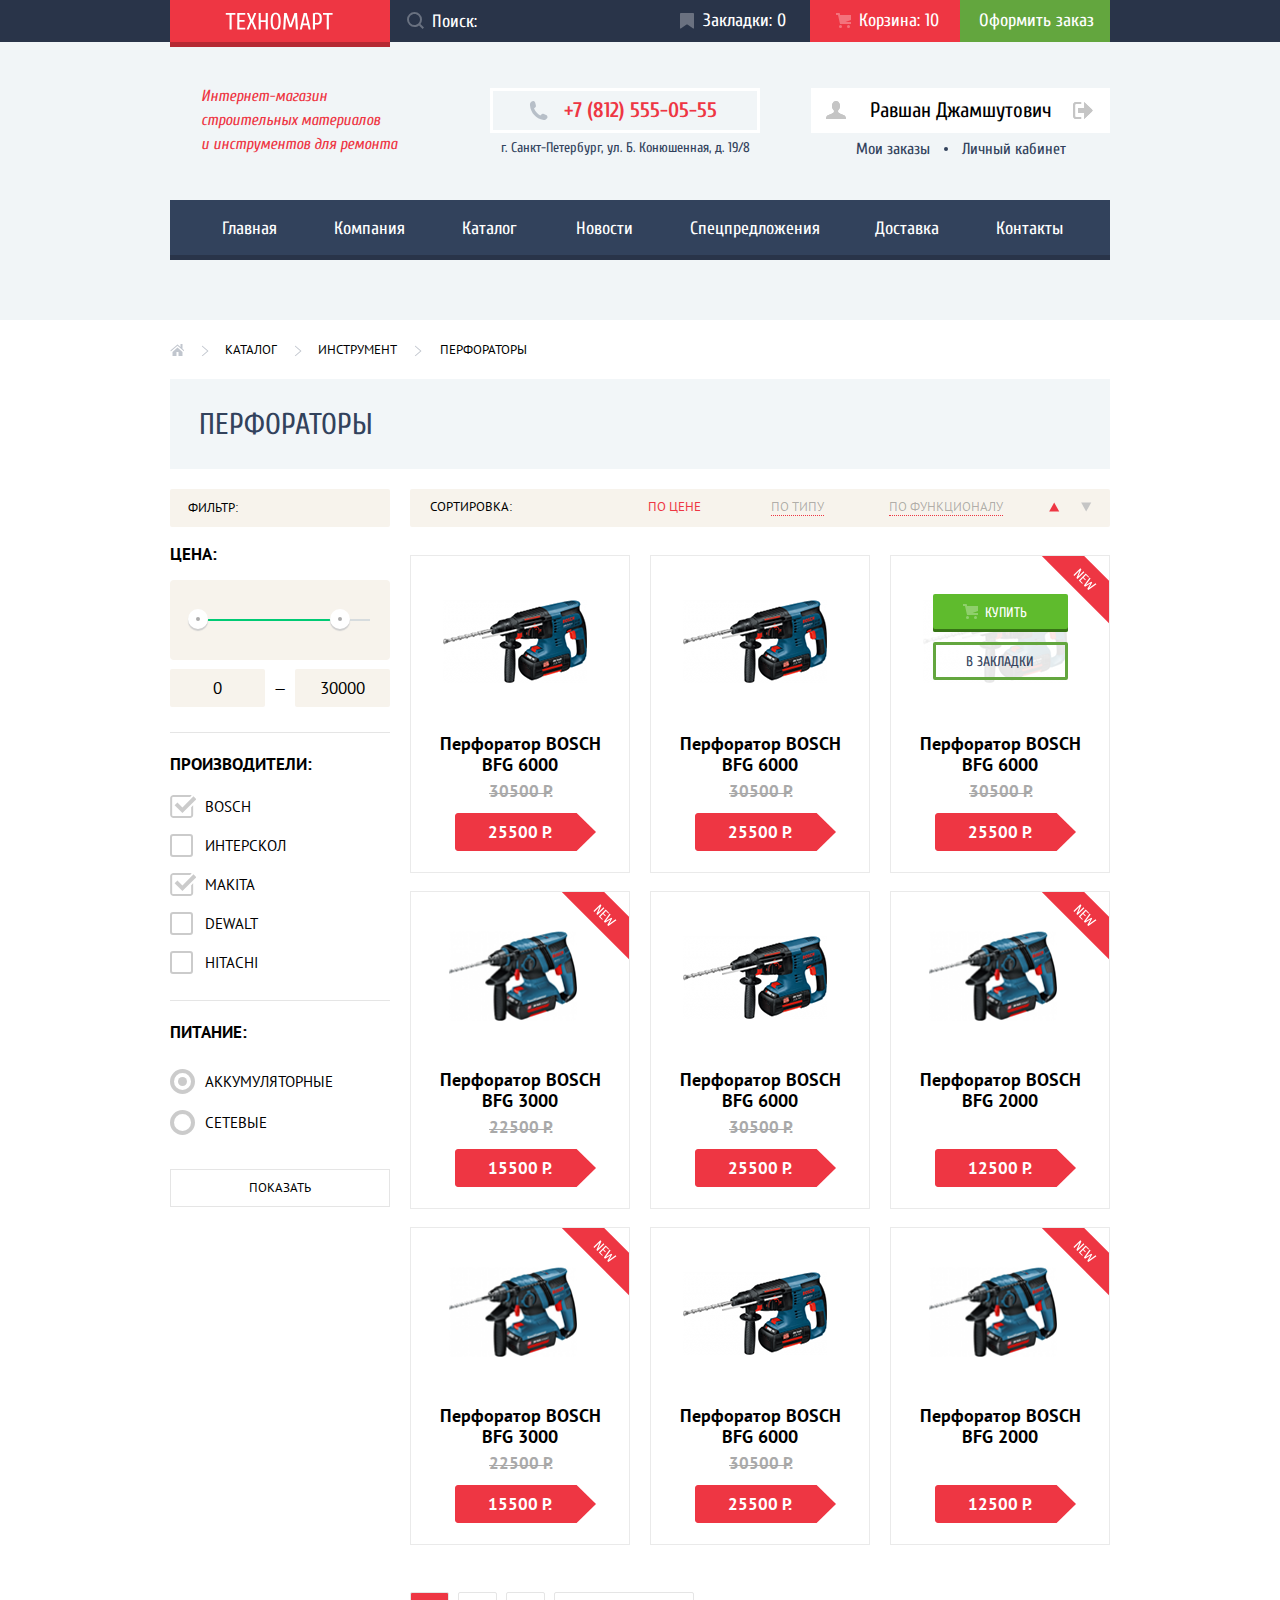
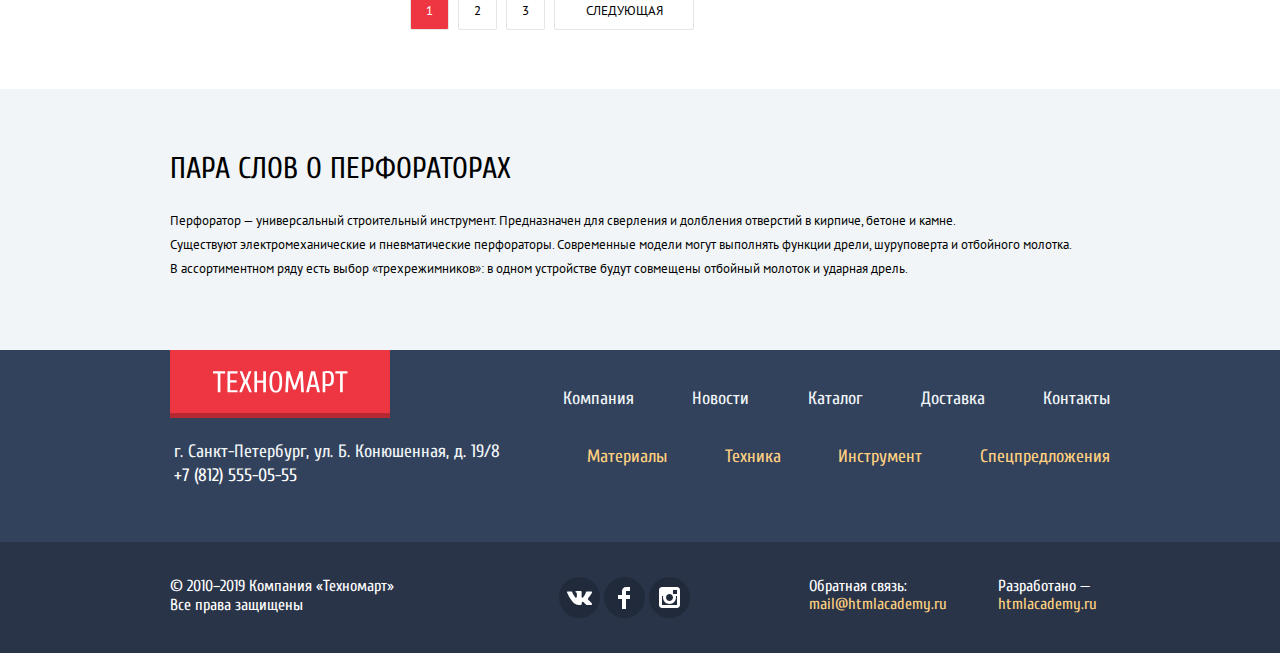
==== commit 52c1ada5: "Начал JS. Сделал модалки. Осталось их анимировать." ====
--- a/catalog.html
+++ b/catalog.html
@@ -103,7 +103,7 @@
       <h1 class="main-title">Перфораторы</h1>
       <section class="filter">
         <h2 class="main-section-title">Фильтр:</h2>
-        <form class="form-filter" action="https://echo.htmlacademy.ru/" method="GET">
+        <form class="form-filter" action="https://echo.htmlacademy.ru/" method="get">
           <fieldset class="style-fieldset price">
             <legend class="section-title">ЦЕНА:</legend>
             <div class="price-filter">
@@ -189,7 +189,7 @@
 
         <section class="catalog-product">
           <h2 class="visually-hidden">КАТАЛОГ</h2>
-          <ul class="card-products">
+          <ul class="event-target card-products">
             <li class="item-product">
               <article class=" card-product">
                 <h3 class="title">Перфоратор BOSCH<br>BFG 6000</h3>
@@ -226,7 +226,7 @@
               <article class=" card-product new">
                 <h3 class="title">Перфоратор BOSCH<br>BFG 6000</h3>
                 <div class="layer-card">
-                  <a class="button-buy" href="#">Купить</a>
+                  <a class="button-buy" href="#" autofocus>Купить</a>
                   <a class="button-bookmark" href="#">В закладки</a>
                   <figure class="image-box">
                     <img class="image-product" src="img/snippet-945.png" width="144" height="128"
@@ -432,7 +432,7 @@
     </div>
   </footer>
 
-  <section class="message-buy visually-hidden">
+  <section class="message-buy popup-off">
     <h2 class="visually-hidden">Сообщение о товаре</h2>
     <p class="text-message">Товар добавлен в корзину!</p>
     <div class="buttons-panel">
@@ -442,6 +442,7 @@
     <button class="button-close" type="button" aria-label="закрыть сообщение"></button>
   </section>
 
+  <script src="js/script.js"></script>
 </body>
 
 </html>--- a/css/style.css
+++ b/css/style.css
@@ -235,9 +235,14 @@
   padding-bottom: 9px;
 }
 
+.trade-header-site .link:focus {
+  outline: none;
+}
+
 .trade-header-site .active {
   background-color: var(--basic-red, red);
 }
+
 
 .link-bookmarked {
   padding-left: 43px;
@@ -301,6 +306,7 @@
 .link-arrange:focus,
 .link-arrange:hover {
   background-color: var(--success, green);
+  outline: none;
 }
 
 .link-arrange:active {
@@ -440,6 +446,7 @@
 .entrace .link:hover,
 .entrace .link:focus {
   color: var(--basic-red, red);
+  outline: none;
 }
 
 .entrace .link:active {
@@ -486,6 +493,10 @@
   background-position: 0 0;
 }
 
+.output-name-user .link-name-user:focus {
+  outline: none;
+}
+
 .output-name-user .link-name-user:focus path,
 .output-name-user .link-name-user:hover path {
   fill: var(--basic-grey, darkgray);
@@ -493,6 +504,10 @@
 
 .output-name-user .link-name-user:active path {
   fill: var(--basic-greylight, gray);
+}
+
+.output-name-user .log-out:focus {
+  outline: none;
 }
 
 .output-name-user .log-out:hover path,
@@ -545,6 +560,7 @@
 .nav-person .link:hover,
 .nav-person .link:focus {
   color: var(--basic-red, red);
+  outline: none;
 }
 
 .nav-person .link:active {
@@ -599,6 +615,7 @@
 .nav-header-site .link[href]:focus,
 .nav-header-site .link[href]:hover {
   background-color: var(--nav-shadow);
+  outline: none;
 }
 
 .nav-header-site .link[href]:active {
@@ -687,6 +704,7 @@
 .nav-footer-site .link[href]:hover,
 .nav-footer-site .link[href]:focus {
   text-decoration: underline;
+  outline: none;
 }
 
 .nav-footer-site .link[href]:active {
@@ -725,6 +743,7 @@
 .trade-footer-site .link:hover,
 .trade-footer-site .link:focus {
   text-decoration: underline;
+  outline: none;
 }
 
 .trade-footer-site .link:active {
@@ -771,6 +790,7 @@
 .social-footer-site .link:focus,
 .social-footer-site .link:active {
   background-color: var(--basic-red, red);
+  outline: none;
 }
 
 .social-footer-site .link.vc {
@@ -827,6 +847,7 @@
 .feedback .link:hover,
 .feedback .link:focus {
   text-decoration: underline;
+  outline: none;
 }
 
 .feedback .link:active {
@@ -914,8 +935,10 @@
   background-color: var(--tile-none, red);
 }
 
-.info-tile .button-tile:hover, .info-tile .button-tile:focus {
+.info-tile .button-tile:hover, 
+.info-tile .button-tile:focus {
   background-color: var(--tile-hover, red);
+  outline: none;
 }
 
 .info-tile .button-tile:active {
@@ -1093,6 +1116,7 @@
 .design-button:focus,
 .design-button:hover {
   background-color: var(--design-button-focus, darkred);
+  outline: none;
 }
 
 .design-button:active {
@@ -1229,6 +1253,7 @@
 .button-buy:focus,
 .button-buy:hover {
   background-color: var(--success, lightgreen);
+  outline: none;
 }
 
 .button-buy:active {
@@ -1259,6 +1284,7 @@
 .button-bookmark:focus,
 .button-bookmark:hover {
   border-color: var(--nav-blue, blue);
+  outline: none;
 }
 
 .button-bookmark:active {
@@ -1453,6 +1479,7 @@
 .popular-vendor .vendor:focus,
 .popular-vendor .vendor:hover {
   box-shadow: 0 4px 20px var(--card-shadow, lightgray);
+  outline: none;
 }
 
 .popular-vendor .vendor:active {
@@ -2192,6 +2219,10 @@
   margin-right: 21px;
 }
 
+.sort .button-sort-icon:focus {
+  outline: none;
+}
+
 .sort .button-sort-icon:focus path,
 .sort .button-sort-icon:hover path {
   fill: var(--basic-grey, darkgray);
@@ -2212,6 +2243,7 @@
 .button-sort-text:hover {
   color: var(--text-black, black);
   border-bottom-style: solid;
+  outline: none;
 }
 
 .sort-active {
@@ -2219,6 +2251,12 @@
   border-bottom: none;
   pointer-events: none;
   cursor: default;
+}
+
+.sort-active:focus {
+  color: var(--basic-red, red);
+  border-bottom: none;
+  outline: none;
 }
 
 .catalog-product {
@@ -2297,9 +2335,9 @@
   left: 50%;
   z-index: 3;
 
-  width: 940px;
+  width: 943px;
   height: 449px;
-  margin-left: -470px;
+  margin-left: -471px;
   margin-top: -225px;
   background-color: var(--basic-grey, gray);
   box-shadow: 0 4px 20px rgba(0, 0, 0, 0.15);
@@ -2521,4 +2559,8 @@
   margin-left: 10px;
   color: var(--text-black, black);
   background-color: var(--wight, white);
+}
+
+.popup-off {
+  display: none;
 }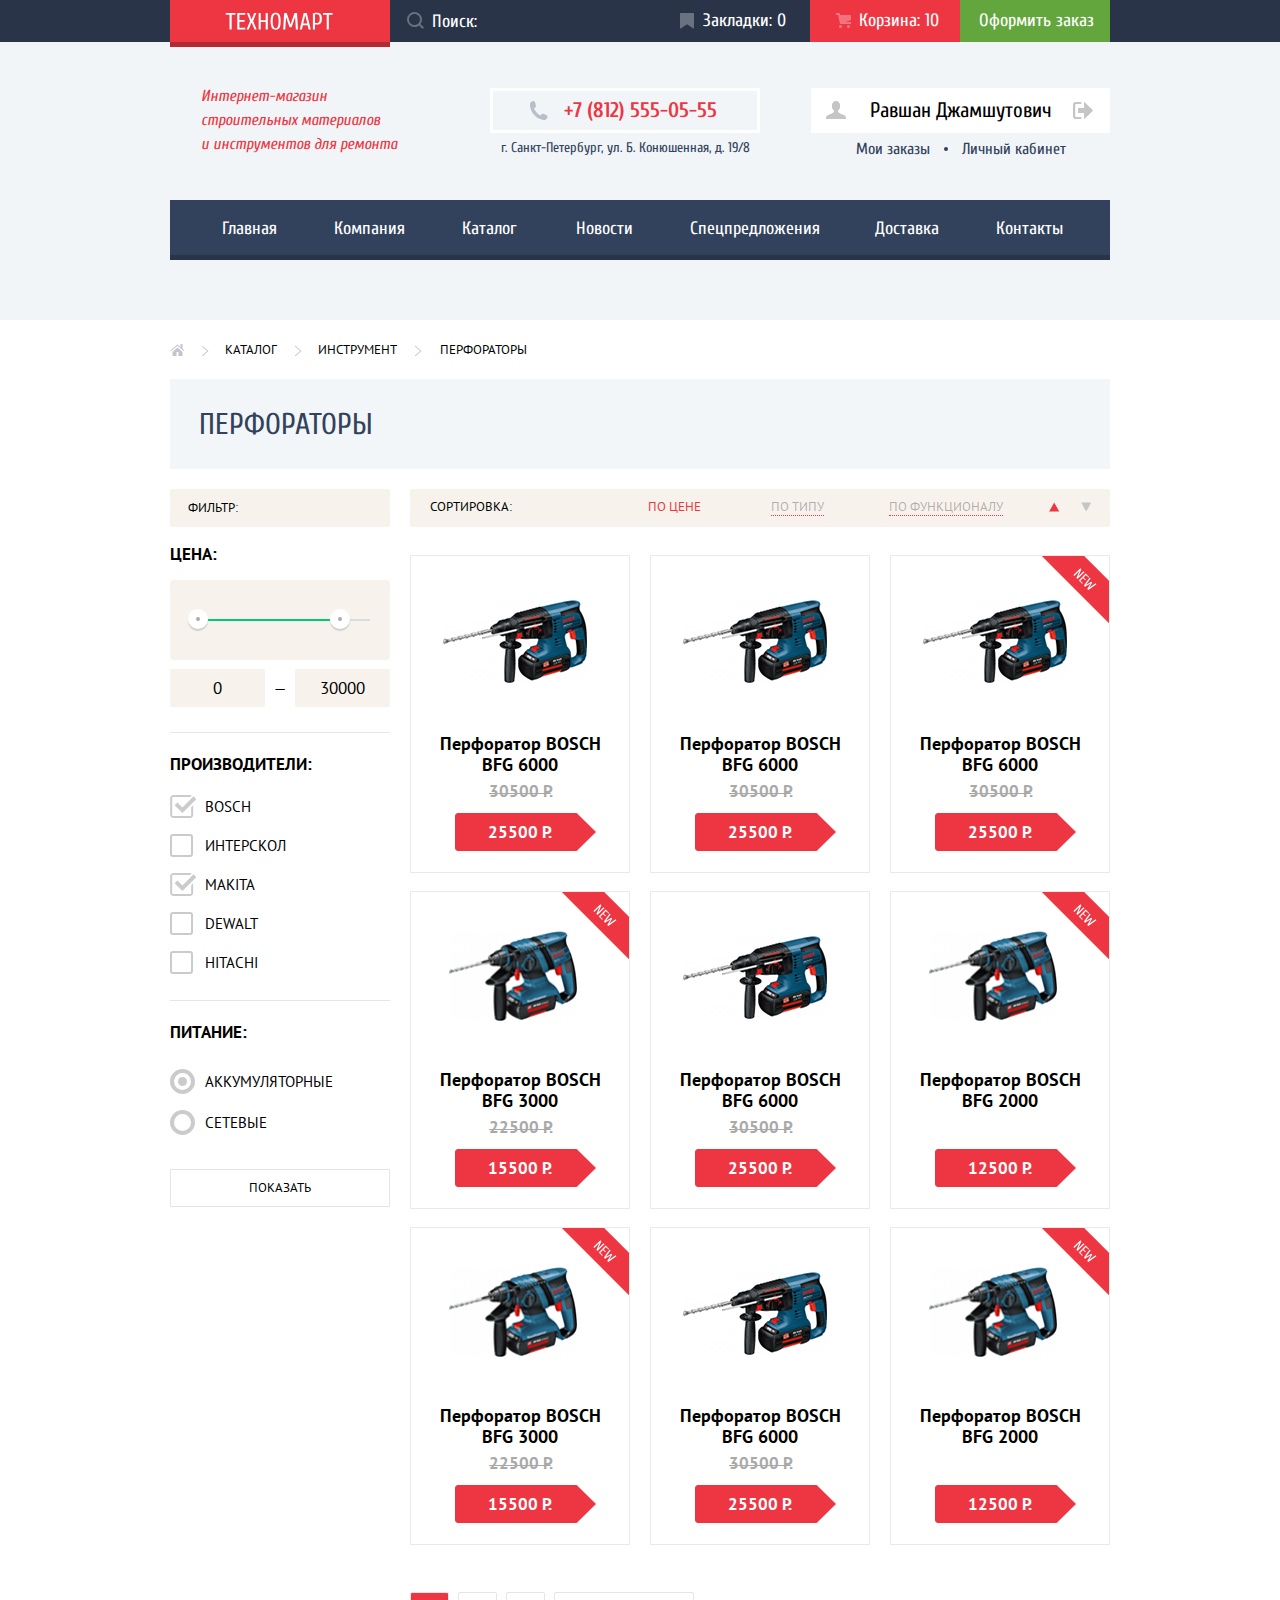
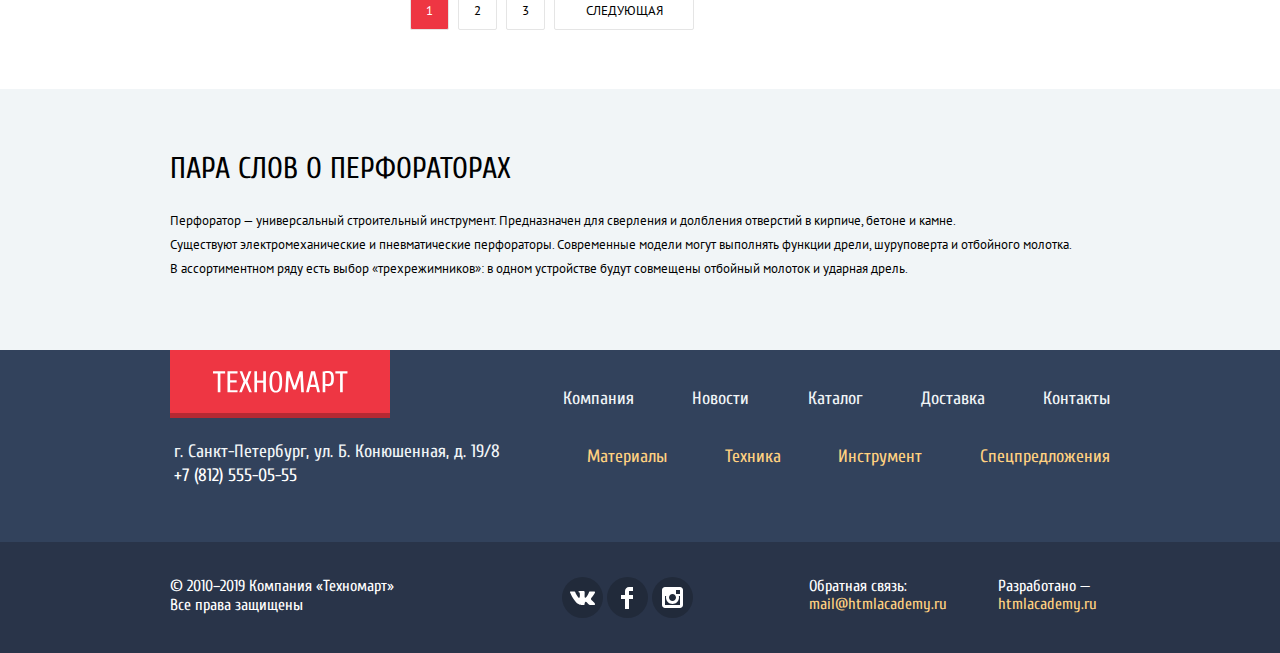
==== commit 7c6eee8b: "Правки." ====
--- a/catalog.html
+++ b/catalog.html
@@ -4,11 +4,10 @@
 <head>
   <meta charset="utf-8">
   <title>Техномарт</title>
-  <link href="https://fonts.googleapis.com/css2?family=Cuprum:ital,wght@0,400;0,700;1,400&display=swap"
+  <link href="https://fonts.googleapis.com/css2?family=Cuprum:ital,wght@0,400;0,700;1,400&family=PT+Sans:wght@400;700&display=swap"
     rel="stylesheet">
-  <link href="https://fonts.googleapis.com/css2?family=PT+Sans:wght@400;700&display=swap" rel="stylesheet">
   <link rel="stylesheet" href="css/normalize.css">
-  <link rel="stylesheet" href="css/style.css">
+  <link rel="stylesheet" href="css/style.min.css">
 </head>
 
 <body class="page-body">
@@ -22,10 +21,9 @@
         <form class="form-search" action="https://echo.htmlacademy.ru/" method="get">
           <label class="label-search">
             <input class="input-search" type="search" name="search" placeholder="Поиск:">
-            <p class="icon-search"><svg xmlns="http://www.w3.org/2000/svg" width="17" height="17" viewBox="0 0 17 17">
-                <path fill="#697180"
-                  d="M17 15.586l-3.542-3.542A7.465 7.465 0 0 0 15 7.5 7.5 7.5 0 1 0 7.5 15c1.71 0 3.282-.579 4.544-1.542L15.586 17 17 15.586zM2 7.5C2 4.467 4.467 2 7.5 2 10.532 2 13 4.467 13 7.5c0 3.032-2.468 5.5-5.5 5.5A5.506 5.506 0 0 1 2 7.5z" />
-                </svg></p>
+            <svg class="icon-search" xmlns="http://www.w3.org/2000/svg" width="17" height="17" viewBox="0 0 17 17">
+                <path fill="#697180" d="M17 15.586l-3.542-3.542A7.465 7.465 0 0 0 15 7.5 7.5 7.5 0 1 0 7.5 15c1.71 0 3.282-.579 4.544-1.542L15.586 17 17 15.586zM2 7.5C2 4.467 4.467 2 7.5 2 10.532 2 13 4.467 13 7.5c0 3.032-2.468 5.5-5.5 5.5A5.506 5.506 0 0 1 2 7.5z" />
+            </svg>
           </label>
         </form>
         <div class="trade-header-site">
@@ -37,26 +35,24 @@
     </div>
 
     <div class="wrapper center-header-site logged-in">
-      <p class="text-center-header-site">Интернет-магазин<br> строительных материалов<br> и инструментов для ремонта</p>
+      <p class="text-center-header-site">Интернет-магазин строительных материалов и&nbsp;инструментов для&nbsp;ремонта</p>
       <div class="contact-header-site">
-        <a class="tel" href="tel:+78125550555">+7 (812) 555-05-55</a>
-        <p class="adress">г. Санкт-Петербург, ул. Б. Конюшенная, д. 19/8</p>
+        <a class="tel" href="tel:+78125550555">+7&nbsp;(812)&nbsp;555-05-55</a>
+        <p class="adress">г.&nbsp;Санкт-Петербург, ул.&nbsp;Б.&nbsp;Конюшенная, д.&nbsp;19/8</p>
       </div>
       <div class="person">
         <div class=output-name-user>
-          <a class="link-name-user" href="#"><svg xmlns="http://www.w3.org/2000/svg" width="20" height="18"
-              viewBox="0 0 20 18">
-              <path fill="#c5c5c5"
-                d="M17.881 14.166c-2.144-.735-4.256-1.666-5.207-2.39-.657-.501-.77-1.618-.517-2.415 1.118-.903 1.864-2.477 1.864-4.278C14.021 2.276 12.221 0 10 0S5.979 2.276 5.979 5.083c0 1.801.746 3.374 1.863 4.277.253.798.141 1.915-.517 2.416-.95.724-3.063 1.654-5.207 2.39S0 18 0 18h20s.025-3.099-2.119-3.834z" />
+          <a class="link-name-user" href="#">
+            <svg xmlns="http://www.w3.org/2000/svg" width="20" height="18" viewBox="0 0 20 18">
+              <path fill="#c5c5c5" d="M17.881 14.166c-2.144-.735-4.256-1.666-5.207-2.39-.657-.501-.77-1.618-.517-2.415 1.118-.903 1.864-2.477 1.864-4.278C14.021 2.276 12.221 0 10 0S5.979 2.276 5.979 5.083c0 1.801.746 3.374 1.863 4.277.253.798.141 1.915-.517 2.416-.95.724-3.063 1.654-5.207 2.39S0 18 0 18h20s.025-3.099-2.119-3.834z" />
             </svg>
             Равшан Джамшутович
           </a>
-          <a class="log-out" href="#"><svg xmlns="http://www.w3.org/2000/svg" width="21" height="17"
-              viewBox="0 0 21 17">
+          <a class="log-out" href="#">
+            <svg xmlns="http://www.w3.org/2000/svg" width="21" height="17" viewBox="0 0 21 17">
               <g fill="#c5c5c5">
                 <path fill="#c5c5c5" d="M21 8.5L12.125 0v6h-6v5h6v6z" />
-                <path fill="#c5c5c5"
-                  d="M3.106 13.952V3.048c.018-.376.171-1.057 1.01-1.057h5.027V0H4.116C1.938 0 1.112 1.81 1.087 3.027v10.946C1.112 15.189 1.938 17 4.116 17h5.027v-1.99H4.116c-.839 0-.992-.683-1.01-1.058z" />
+                <path fill="#c5c5c5" d="M3.106 13.952V3.048c.018-.376.171-1.057 1.01-1.057h5.027V0H4.116C1.938 0 1.112 1.81 1.087 3.027v10.946C1.112 15.189 1.938 17 4.116 17h5.027v-1.99H4.116c-.839 0-.992-.683-1.01-1.058z" />
               </g>
             </svg>
           </a>
@@ -174,16 +170,20 @@
             <li><a class="button-sort-text" href="#">по функционалу</a></li>
           </ul>
           <ul class="big-small">
-            <li><a class="button-sort-active button-sort-icon" href="#" aria-label="сортировка по возрастанию"><svg
-                  width="11" height="10" viewBox="0 0 12 10" fill="none" xmlns="http://www.w3.org/2000/svg">
+            <li>
+              <a class="button-sort-active button-sort-icon" href="#" aria-label="сортировка по возрастанию">
+                <svg width="11" height="10" viewBox="0 0 12 10" fill="none" xmlns="http://www.w3.org/2000/svg">
                   <path d="M5.66241 0L11.1624 10L0.162415 10" fill="#C5C5C5" />
                 </svg>
-              </a></li>
-            <li><a class="button-sort-icon" href="#" aria-label="сортировка по убыванию"><svg width="11" height="10"
-                  viewBox="0 0 12 10" fill="none" xmlns="http://www.w3.org/2000/svg">
+              </a>
+            </li>
+            <li>
+              <a class="button-sort-icon" href="#" aria-label="сортировка по убыванию">
+                <svg width="11" height="10" viewBox="0 0 12 10" fill="none" xmlns="http://www.w3.org/2000/svg">
                   <path d="M5.66241 10L0.162415 0H11.1624" fill="#C5C5C5" />
                 </svg>
-              </a></li>
+              </a>
+            </li>
           </ul>
         </section>
 
@@ -192,7 +192,7 @@
           <ul class="event-target card-products">
             <li class="item-product">
               <article class=" card-product">
-                <h3 class="title">Перфоратор BOSCH<br>BFG 6000</h3>
+                <h3 class="title">Перфоратор BOSCH BFG&nbsp;6000</h3>
                 <div class="layer-card">
                   <a class="button-buy" href="#">Купить</a>
                   <a class="button-bookmark" href="#">В закладки</a>
@@ -208,7 +208,7 @@
 
             <li class="item-product">
               <article class=" card-product">
-                <h3 class="title">Перфоратор BOSCH<br>BFG 6000</h3>
+                <h3 class="title">Перфоратор BOSCH BFG&nbsp;6000</h3>
                 <div class="layer-card">
                   <a class="button-buy" href="#">Купить</a>
                   <a class="button-bookmark" href="#">В закладки</a>
@@ -224,9 +224,9 @@
 
             <li class="item-product">
               <article class=" card-product new">
-                <h3 class="title">Перфоратор BOSCH<br>BFG 6000</h3>
-                <div class="layer-card">
-                  <a class="button-buy" href="#" autofocus>Купить</a>
+                <h3 class="title">Перфоратор BOSCH BFG&nbsp;6000</h3>
+                <div class="layer-card">
+                  <a class="button-buy" href="#">Купить</a>
                   <a class="button-bookmark" href="#">В закладки</a>
                   <figure class="image-box">
                     <img class="image-product" src="img/snippet-945.png" width="144" height="128"
@@ -240,7 +240,7 @@
 
             <li class="item-product">
               <article class=" card-product new">
-                <h3 class="title">Перфоратор BOSCH<br>BFG 3000</h3>
+                <h3 class="title">Перфоратор BOSCH BFG&nbsp;3000</h3>
                 <div class="layer-card">
                   <a class="button-buy" href="#">Купить</a>
                   <a class="button-bookmark" href="#">В закладки</a>
@@ -256,7 +256,7 @@
 
             <li class="item-product">
               <article class=" card-product">
-                <h3 class="title">Перфоратор BOSCH<br>BFG 6000</h3>
+                <h3 class="title">Перфоратор BOSCH BFG&nbsp;6000</h3>
                 <div class="layer-card">
                   <a class="button-buy" href="#">Купить</a>
                   <a class="button-bookmark" href="#">В закладки</a>
@@ -272,7 +272,7 @@
 
             <li class="item-product">
               <article class=" card-product new">
-                <h3 class="title">Перфоратор BOSCH<br>BFG 2000</h3>
+                <h3 class="title">Перфоратор BOSCH BFG&nbsp;2000</h3>
                 <div class="layer-card">
                   <a class="button-buy" href="#">Купить</a>
                   <a class="button-bookmark" href="#">В закладки</a>
@@ -288,7 +288,7 @@
 
             <li class="item-product">
               <article class=" card-product new">
-                <h3 class="title">Перфоратор BOSCH<br>BFG 3000</h3>
+                <h3 class="title">Перфоратор BOSCH BFG&nbsp;3000</h3>
                 <div class="layer-card">
                   <a class="button-buy" href="#">Купить</a>
                   <a class="button-bookmark" href="#">В закладки</a>
@@ -304,7 +304,7 @@
 
             <li class="item-product">
               <article class=" card-product">
-                <h3 class="title">Перфоратор BOSCH<br>BFG 6000</h3>
+                <h3 class="title">Перфоратор BOSCH BFG&nbsp;6000</h3>
                 <div class="layer-card">
                   <a class="button-buy" href="#">Купить</a>
                   <a class="button-bookmark" href="#">В закладки</a>
@@ -320,7 +320,7 @@
 
             <li class="item-product">
               <article class=" card-product new">
-                <h3 class="title">Перфоратор BOSCH<br>BFG 2000</h3>
+                <h3 class="title">Перфоратор BOSCH BFG&nbsp;2000</h3>
                 <div class="layer-card">
                   <a class="button-buy" href="#">Купить</a>
                   <a class="button-bookmark" href="#">В закладки</a>
@@ -362,12 +362,9 @@
         <article class="about-perforator">
           <h3 class="second-info-title">ПАРА СЛОВ О ПЕРФОРАТОРАХ</h3>
           <div class="content">
-            <p>Перфоратор — универсальный строительный инструмент. Предназначен для сверления и долбления отверстий в
-              кирпиче, бетоне и камне.</p>
-            <p>Существуют электромеханические и пневматические перфораторы. Современные модели могут выполнять функции
-              дрели, шуруповерта и отбойного молотка.</p>
-            <p>В ассортиментном ряду есть выбор «трехрежимников»: в одном устройстве будут совмещены отбойный молоток и
-              ударная дрель.</p>
+            <p>Перфоратор — универсальный строительный инструмент. Предназначен для&nbsp;сверления и&nbsp;долбления отверстий в&nbsp;кирпиче, бетоне и&nbsp;камне.</p>
+            <p>Существуют электромеханические и&nbsp;пневматические перфораторы. Современные модели могут выполнять функции дрели, шуруповерта и отбойного молотка.</p>
+            <p>В ассортиментном ряду есть выбор «трехрежимников»: в&nbsp;одном устройстве будут совмещены отбойный молоток и&nbsp;ударная дрель.</p>
           </div>
         </article>
       </div>
@@ -392,8 +389,8 @@
         </section>
       </div>
       <div class="second-line-footer-site">
-        <p class="adress-footer-site">г. Санкт-Петербург, ул. Б. Конюшенная, д. 19/8<br>
-          <a href="tel:+78125550555">+7 (812) 555-05-55</a>
+        <p class="adress-footer-site">г.&nbsp;Санкт-Петербург, ул.&nbsp;Б.&nbsp;Конюшенная, д.&nbsp;19/8
+          <a href="tel:+78125550555">+7&nbsp;(812)&nbsp;555-05-55</a>
         </p>
         <section class="trade-footer-site">
           <h2 class="visually-hidden">Торговля из футера</h2>
@@ -409,8 +406,7 @@
 
     <div class="bottom-footer-site">
       <div class="wrapper">
-        <p class="copyright-footer-site">© 2010–2019 Компания «Техномарт»<br>
-          Все права защищены</p>
+        <p class="copyright-footer-site">© 2010–2019 Компания «Техномарт» Все права защищены</p>
         <ul class="social-footer-site">
           <li>
             <a class="link vc" href="#" title="вконтакте"></a>
@@ -425,7 +421,7 @@
         <div class="feedback">
           <p class="text">Обратная связь:<br>
             <a class="link" href="mail@htmlacademy.ru">mail@htmlacademy.ru</a></p>
-          <p class="text">Разработано —<br>
+          <p class="text">Разработано&nbsp;—<br>
             <a class="link" href="https://htmlacademy.ru/intensive/htmlcss">htmlacademy.ru</a></p>
         </div>
       </div>
@@ -433,16 +429,18 @@
   </footer>
 
   <section class="message-buy popup-off">
-    <h2 class="visually-hidden">Сообщение о товаре</h2>
-    <p class="text-message">Товар добавлен в корзину!</p>
-    <div class="buttons-panel">
-      <a class="link design-button" href="#">Оформить заказ</a>
-      <a class="link design-button" href="#">Продолжить покупки</a>
-    </div>
-    <button class="button-close" type="button" aria-label="закрыть сообщение"></button>
+    <div class="message-buy-content">
+      <h2 class="visually-hidden">Сообщение о&nbsp;товаре</h2>
+      <p class="text-message">Товар добавлен в корзину!</p>
+      <div class="buttons-panel">
+        <a class="link design-button" href="#">Оформить заказ</a>
+        <a class="link design-button" href="#">Продолжить покупки</a>
+      </div>
+      <button class="button-close" type="button" aria-label="закрыть сообщение"></button>
+    </div>
   </section>
 
-  <script src="js/script.js"></script>
+  <script src="js/script.min.js"></script>
 </body>
 
 </html>--- a/css/style.min.css
+++ b/css/style.min.css
@@ -0,0 +1 @@
+:root{--basic-red:#EE3643;--basic-green:#63A63E;--basic-grey:#293449;--basic-greylight:#C5C5C5;--basic-background:#F1F5F7;--wight:#FFF;--special-ylellow:#FFBF47;--second-special-ylellow:#FFC047;--special-blue:#3BBCE3;--special-lilac:#DC91D8;--special-greenlight:#8ED78F;--special-yellowlight:#FFD180;--success:#5FBB2D;--warning:#FFBF47;--error:#BA2732;--text-black:#000;--dark-blue:#161D29;--nav-blue:#32425C;--nav-active:#1D2739;--nav-shadow:#293449;--border-card:#EAEAEA;--backgraund-popular:#F9F5F0;--buy-button-shadow:#367315;--buy-button-active:#518534;--old-price:#A9A9A9;--title-background:#F2F6F8;--filter-background:#F7F3EC;--border-button-catalog:#E5E5E5;--buttoms-panel:#F1F1F1;--logo-shadow:#b52933;--logo-shadow-active:#8d1e26;--background-social:#212A3A;--scale:#d7dcde;--scale-bar:#00ca74;--tiggle:#ABABAB;--shadow-tiggle:#cfcfcf;--checkbox:#b5b5b5;--design-button-focus:#CA2C37;--card-shadow:rgba(0,0,0,.15);--tile-none:rgba(255,255,255,.3);--tile-active:rgba(169,169,169,.3);--tile-hover:rgba(197,197,197,.3);--semi-transparent:rgba(255,255,255,.5);--styly-button:rgba(0,0,0,.3);--shadow-message-buy:rgba(41,52,73,.75);--first-font:"Cuprum",Arial,sans-serif;--second-font:"PT Sans",Arial,sans-serif}body{min-width:960px;margin:0;padding:0;font-weight:400;font-size:18px;line-height:24px;font-family:var(--first-font,Arial,sans-serif);color:var(--Text-black,black);background-color:var(--Wight,white)}*,*::before,*::after{box-sizing:inherit}html{box-sizing:border-box}.content-box-component{box-sizing:content-box}a{text-decoration:none;color:var(--Wight,white)}img{max-width:100%;height:auto}ul{margin:0;padding:0;list-style-type:none}fieldset{margin:0;border:none}.visually-hidden{position:absolute;clip:rect(0 0 0 0);width:1px;height:1px;margin:-1px}.page{height:100%}.page-body{display:grid;grid-template-rows:min-content 1fr min-content;align-content:start;min-height:100%}.header-site{display:flex;flex-direction:column;background-color:var(--basic-background,lightblue)}.top-header-site{display:flex;font-weight:400;font-size:18px;line-height:24px;color:var(--Wight,white);background-color:var(--basic-grey,darkblue)}.wrapper{display:inherit;width:940px;margin:0 auto}.trade-header-site{display:flex;align-items:center;width:450px;height:100%}.logo-header-site{position:relative;display:block;width:220px;height:42px;padding:12px 57px 17px 55px;background-color:var(--basic-red,red)}.logo-header-site::after{position:absolute;left:0;bottom:-5px;display:block;width:100%;height:5px;background-color:var(--logo-shadow,darkred);content:""}.logo-header-site[href]:active{background-color:var(--error,darkred)}.logo-header-site[href]:active::after{background-color:var(--logo-shadow-active,darkred)}.form-search{position:relative;flex-grow:1}.input-search::-moz-placeholder{color:var(--wight,white);opacity:1}.input-search::-webkit-input-placeholder{color:var(--wight,white)}.input-search{width:100%;height:100%;padding-left:42px;font:inherit;outline:none;border:none;background-color:transparent}.input-search:focus{color:var(--text-black,black);background-color:var(--wight,white)}.icon-search{position:absolute;top:12px;left:17px;width:17px;height:17px;margin:0;padding:0;pointer-events:none}.input-search:hover~.icon-search path{fill:var(--wight,white)}.input-search:focus~.icon-search path{fill:var(--basic-red,red)}.trade-header-site .link{position:relative;display:block;min-width:150px;padding-top:9px;padding-bottom:9px}.trade-header-site .link:focus{outline:none}.trade-header-site .active{background-color:var(--basic-red,red)}.link-bookmarked{padding-left:43px}.link-bookmarked::before{position:absolute;top:13px;left:20px;width:14px;height:16px;background-image:url(../img/icon-bookmark.svg);background-repeat:no-repeat;background-position:0 0;opacity:.3;content:""}.link-bascet{padding-left:49px}.link-bascet::before{position:absolute;top:13px;left:26px;width:15px;height:15px;background-image:url(../img/icon-cart.svg);background-repeat:no-repeat;background-position:0 0;opacity:.3;content:""}.trade-header-site .link:hover::before,.trade-header-site .link:focus::before{opacity:1}.trade-header-site .link:active::before{opacity:.3}.link-bookmarked:active,.link-bascet:active{color:var(--semi-transparent);background-color:var(--dark-blue,darkblue)}.trade-header-site .link-arrange{flex-grow:0;padding-right:16px;padding-left:19px;background-color:var(--basic-green,lightgreen)}.link-arrange:focus,.link-arrange:hover{background-color:var(--success,green);outline:none}.link-arrange:active{color:rgba(255,255,255,.5);background-color:var(--basic-green,lightgreen)}.trade-header-site .not-empty{background-color:var(--basic-red,red)}.trade-header-site .not-empty:active{background-color:var(--error,darkred)}.center-header-site{display:flex;min-height:158px;padding-top:46px;padding-bottom:40px}.center-header-site.logged-in{padding-bottom:26px}.text-center-header-site{display:block;width:197px;margin:0;margin-top:-4px;margin-left:31px;padding:0;font-style:italic;font-weight:400;font-size:16px;line-height:24px;color:var(--basic-red,red)}.contact-header-site{margin-left:92px}.contact-header-site .tel{position:relative;display:inline-block;width:270px;min-height:45px;padding:4px 36px 5px 71px;font-weight:700;font-size:21px;line-height:30px;font-family:var(--first-font,Arial,sans-serif);color:var(--basic-red,red);border:3px solid var(--wight,white)}.contact-header-site .tel:before{position:absolute;top:10px;left:36px;width:19px;height:19px;background-image:url(../img/icon-phone.svg);background-repeat:no-repeat;background-position:0 0;content:""}.contact-header-site .adress{max-width:270px;margin:0;margin-top:3px;font-weight:400;font-size:14px;line-height:24px;text-align:center;color:var(--nav-blue,darkblue)}.entrace{display:flex;justify-content:end;flex-wrap:wrap;max-width:299px;margin-left:auto}.entrace li:nth-child(1) .link{position:relative;padding:12px 27px 12px 45px}.entrace li:nth-child(1) .link svg{position:absolute;top:13px;left:19px;width:20px;height:17px;background-image:url(../img/icon-login.svg);background-repeat:no-repeat;background-position:0 0}.entrace li:nth-child(1) .link:hover path,.entrace li:nth-child(1) .link:focus path{fill:var(--basic-grey,darkgray)}.entrace li:nth-child(1) .link:active path{fill:var(--basic-greylight,gray)}.entrace li:nth-child(2) .link{margin-left:10px;padding:12px 24px}.entrace .link{display:block;font-weight:400;font-size:21px;line-height:21px;text-align:center;color:var(--text-black,black);background-color:var(--wight,white)}.entrace .link:hover,.entrace .link:focus{color:var(--basic-red,red);outline:none}.entrace .link:active{color:var(--basic-greylight,lightgray)}.output-name-user{position:relative;width:299px;padding:12px 0;font-weight:400;font-size:21px;line-height:21px;text-align:center;background-color:var(--wight,white)}.output-name-user .link-name-user{color:var(--text-black,black)}.output-name-user .link-name-user svg{position:absolute;top:13px;left:15px;width:20px;height:18px;background-image:url(../img/icon-user.svg);background-repeat:no-repeat;background-position:0 0}.output-name-user .log-out{position:absolute;top:14px;right:18px;width:20px;height:17px;background-image:url(../img/icon-logout.svg);background-repeat:no-repeat;background-position:0 0}.output-name-user .link-name-user:focus{outline:none}.output-name-user .link-name-user:focus path,.output-name-user .link-name-user:hover path{fill:var(--basic-grey,darkgray)}.output-name-user .link-name-user:active path{fill:var(--basic-greylight,gray)}.output-name-user .log-out:focus{outline:none}.output-name-user .log-out:hover path,.output-name-user .log-out:focus path{fill:var(--basic-grey,darkgray)}.output-name-user .log-out:active path{fill:var(--basic-greylight,gray)}.output-name-user .link-name-user:active{color:var(--basic-greylight,gray)}.person{margin-left:auto}.nav-person{display:flex;flex-wrap:wrap;justify-content:center;align-items:center;max-width:299px;margin-top:4px}.nav-person li:not(:last-child)::after{display:inline-block;width:4px;height:4px;margin:0 14px;margin-bottom:2px;vertical-align:middle;background-color:var(--nav-blue,darkblue);border-radius:50%;content:""}.nav-person .link{font-weight:400;font-size:16px;line-height:18px;color:var(--nav-blue,darkblue);background-color:transparent}.nav-person .link:hover,.nav-person .link:focus{color:var(--basic-red,red);outline:none}.nav-person .link:active{color:var(--basic-greylight,lightgray)}.bottom-header-site{padding-bottom:60px}.nav-header-site{display:flex;flex-wrap:wrap;justify-content:center;width:100%;padding-right:19px;padding-left:24px;box-shadow:inset 0 -5px 0 var(--nav-shadow,darkblue);background-color:var(--nav-blue,blue)}.nav-header-site .nav-item{flex-grow:1;flex-shrink:0}.nav-header-site .link{display:block;padding:17px 28px 19px 28px;font-weight:400;font-size:18px;line-height:24px;font-family:var(--first-font,Arial,sans-serif);text-align:center;box-shadow:inset 0 -5px 0 var(--nav-shadow,darkblue);background-color:var(--nav-blue,blue)}.nav-header-site :nth-child(4) .link{padding-right:26px;padding-left:30px}.nav-header-site :nth-child(5) .link{padding-right:26px;padding-left:30px}.nav-header-site .link[href]:focus,.nav-header-site .link[href]:hover{background-color:var(--nav-shadow);outline:none}.nav-header-site .link[href]:active{color:var(--semi-transparent,gray);box-shadow:inset 0 -5px 0 var(--nav-shadow,darkblue);background-color:var(--nav-active,darkblue)}.footer-site{font-weight:400;font-size:18px;line-height:24px;background-color:var(--nav-blue,blue)}.top-footer-site{padding-bottom:54px}.first-line-footer-site{display:flex;justify-content:space-between}.logo-footer-site{position:relative;display:block;width:220px;height:68px;padding:20px 42px 25px 42px;background-color:var(--basic-red,red)}.logo-footer-site[href]:active{background-color:var(--error,darkred)}.logo-footer-site::after{position:absolute;bottom:0;left:0;display:block;width:100%;height:5px;background-color:var(--logo-shadow,darkred);content:""}.logo-footer-site[href]:active::after{background-color:var(--logo-shadow-active,darkred)}.adress-footer-site{max-width:330px;margin-top:22px;margin-bottom:0;padding-left:4px;color:var(--basic-background,white)}.nav-footer-site{width:547px;margin-top:37px}.nav-footer-site .nav-footer-links{display:flex;flex-wrap:wrap;justify-content:space-between;width:100%}.nav-footer-site .link{margin:0;margin-right:5px;color:var(--basic-background,white)}.nav-footer-site li:last-child .link{margin:0}.nav-footer-site .link[href]:hover,.nav-footer-site .link[href]:focus{text-decoration:underline;outline:none}.nav-footer-site .link[href]:active{text-decoration:none;color:var(--semi-transparent,gray)}.second-line-footer-site{display:flex;justify-content:space-between;flex-wrap:wrap}.trade-footer-site{width:523px;margin-top:27px}.trade-footer-site .trade-footer-links{display:flex;flex-wrap:wrap;justify-content:space-between;width:100%}.trade-footer-site .link{margin:0;margin-right:5px;color:var(--special-yellowlight,lightyellow)}.trade-footer-site li:last-child .link{margin:0}.trade-footer-site .link:hover,.trade-footer-site .link:focus{text-decoration:underline;outline:none}.trade-footer-site .link:active{text-decoration:none;opacity:.5}.bottom-footer-site{display:flex;padding-top:35px;padding-bottom:35px;background-color:var(--nav-shadow,darkblue)}.copyright-footer-site{max-width:227px;margin:0;font-weight:400;font-size:16px;line-height:19px;color:var(--wight,white)}.social-footer-site{display:flex;margin-left:165px}.social-footer-site .link{display:inline-block;width:41px;height:41px;margin-right:4px;vertical-align:middle;border-radius:50%;background-color:var(--background-social,darkblue)}.social-footer-site li:last-of-type .link{margin-right:0}.social-footer-site .link:hover,.social-footer-site .link:focus,.social-footer-site .link:active{background-color:var(--basic-red,red);outline:none}.social-footer-site .link.vc{display:block;background-image:url(../img/icon-vk.svg);background-repeat:no-repeat;background-position:8px 13px;background-size:26px 15px}.social-footer-site .link.fb{display:block;background-image:url(../img/icon-fb.svg);background-repeat:no-repeat;background-position:14px 10px;background-size:12px 22px}.social-footer-site .link.instagramm{display:block;background-image:url(../img/icon-insta.svg);background-repeat:no-repeat;background-position:10px 10px;background-size:21px 21px}.feedback{display:flex;flex-wrap:wrap;max-width:300px;margin-right:13px;margin-left:auto}.feedback .text:nth-last-child(n+2){margin-right:51px}.feedback .text{margin:0;font-weight:400;font-size:16px;line-height:18px;color:var(--wight,white)}.feedback .link{font-weight:400;font-size:16px;line-height:18px;color:var(--special-yellowlight,lightyellow)}.feedback .link:hover,.feedback .link:focus{text-decoration:underline;outline:none}.feedback .link:active{color:var(--basic-red);text-decoration:none}.main-index{padding-top:60px;padding-bottom:71px}.promo{display:flex;justify-content:space-between;min-height:409px;height:100%}.left-column-promo{display:flex;justify-content:space-between;flex-wrap:wrap;width:620px}.right-column-promo{display:flex;flex-direction:column}.info-tile{position:relative;width:300px;min-height:123px;margin-bottom:20px;padding:20px 23px}.right-column-promo>.info-tile:last-child{margin-bottom:0}.info-tile .name-tile{width:150px;margin:0;margin-bottom:14px;font-weight:700;font-size:24px;line-height:30px;color:var(--wight,white)}.new::after{position:absolute;top:1px;right:1px;z-index:2;width:70px;height:70px;background-image:url(../img/new.svg);background-repeat:no-repeat;background-position:0 0;content:""}.info-tile.new::after{top:0;right:0}.info-tile .button-tile{display:block;width:135px;padding:10px 5px;font-weight:400;font-size:14px;line-height:18px;text-align:center;text-transform:uppercase;background-color:var(--tile-none,red)}.info-tile .button-tile:hover,.info-tile .button-tile:focus{background-color:var(--tile-hover,red);outline:none}.info-tile .button-tile:active{background-color:var(--tile-active,red)}.tile-material{background-color:var(--special-ylellow,yellow);background-image:url(../img/icon-1.svg);background-repeat:no-repeat;background-position:213px 31px;background-size:44px 65px}.tile-tools{background-color:var(--special-blue,lightblue);background-image:url(../img/icon-2.svg);background-repeat:no-repeat;background-position:194px 34px;background-size:75px 61px}.tile-technics{background-color:var(--special-lilac,purple);background-image:url(../img/icon-3.svg);background-repeat:no-repeat;background-position:191px 31px;background-size:78px 62px}.tile-sale{background-color:var(--special-greenlight,lightgreen);background-image:url(../img/icon-4.svg);background-repeat:no-repeat;background-position:196px 26px;background-size:59px 72px}.tile-delivery{background-color:var(--second-special-ylellow,yellow);background-image:url(../img/icon-5.svg);background-repeat:no-repeat;background-position:191px 32px;background-size:78px 63px}.slider-promo{position:relative;width:620px;min-height:266px;margin:0}.slide-promo{display:none;flex-direction:column;align-items:flex-start;height:266px;margin:0}.slide-promo.slide-current{display:flex}.slide-promo .title{margin:0;margin-top:23px;margin-left:24px;font-weight:700;font-size:36px;line-height:36px;color:var(--wight,white);text-transform:uppercase;background-color:transparent}.slide-promo .description{margin-top:5px;margin-left:24px;font-weight:400;font-size:18px;line-height:24px;color:var(--wight,white);background-color:transparent}.management-slider-promo-off{display:none}.management-slider-promo .button{margin:0;padding:0;border:0;cursor:pointer}.management-slider-promo-arrows .button{position:absolute;top:120px;left:24px;width:22px;height:39px;background-color:transparent;background-image:url(../img/icon-left.svg);background-repeat:no-repeat;background-position:0 0}.management-slider-promo-arrows .right-arrow-button{left:auto;right:20px;background-image:url(../img/icon-right.svg)}.management-slider-promo-round{position:absolute;bottom:36px;left:50%;display:flex;justify-content:space-between;margin:0;margin-left:-15px;padding:0}.management-slider-promo-round .button{display:inline-block;width:10px;height:10px;vertical-align:middle;border-radius:50%;background-color:var(--wight,white)}.management-slider-promo-round .button:not(:last-child){margin-right:10px}.management-slider-promo-round .button:focus{outline:1px solid #000;outline-offset:2px}.management-slider-promo-round .button:hover{outline:none}.management-slider-promo-round .button:active{outline:none}.management-slider-promo-round .button.current{width:10px;height:10px;border:2px solid var(--wight,white);border-radius:50%;background-color:var(--basic-red,red)}.slide-promo .design-button{min-width:192px;margin-top:auto;margin-bottom:27px;margin-left:24px}.design-button{display:inline-block;padding:3px;padding-top:11px;padding-bottom:9px;font-weight:400;font-size:14px;line-height:18px;font-family:var(--first-font,Arial,sans-serif);text-align:center;vertical-align:middle;text-transform:uppercase;color:var(--wight,white);background-color:var(--basic-red,red);outline:none;border:none}.design-button:focus,.design-button:hover{background-color:var(--design-button-focus,darkred);outline:none}.design-button:active{background-color:var(--error,darkred)}.slide-drill{background-color:var(--basic-grey,gray);background-image:url(../img/slide-drill.jpg);background-position:top center;background-repeat:no-repeat}.slide-perforator{background-color:var(--basic-grey,gray);background-image:url(../img/slide-perforator.jpg);background-position:top center;background-repeat:no-repeat}.popular-products{margin-top:58px}.popular-products .top-section{display:flex;align-items:center;padding:25px 0;padding-right:14px;padding-left:28px;background-color:var(--backgraund-popular,lightgray)}.popular-products .top-section .title{margin:0;margin-right:auto;font-weight:400;font-size:30px;line-height:30px;text-transform:uppercase;color:var(--nav-blue,blue)}.popular-products .design-button{width:192px}.popular-product{display:flex;justify-content:space-between;margin-top:20px}.item-product{position:relative;width:220px;min-height:318px}.card-product{display:flex;flex-direction:column;justify-content:flex-end;align-items:center;width:100%;height:100%;min-height:inherit;background-color:var(--wight,white);border:1px solid var(--border-card)}.card-product:hover{box-shadow:0 4px 20px var(--card-shadow,lightgray)}.image-box{position:absolute;top:0;left:0;z-index:1;width:218px;height:100%;margin:0;background-color:var(--wight,white);object-fit:contain}.card-product:hover .image-box{z-index:0;opacity:.1}.button-buy:focus~.image-box,.button-bookmark:focus~.image-box{z-index:0;opacity:.1}.button-buy{position:relative;z-index:1;display:block;width:135px;margin:0 auto;margin-top:38px;margin-bottom:10px;padding:10px 0 10px 52px;font-weight:400;font-size:14px;line-height:18px;text-transform:uppercase;color:var(--wight,white);box-shadow:inset 0 -3px 0 var(--buy-button-shadow,green);background-color:var(--basic-green);border-radius:2px}.button-buy::before{position:absolute;top:10px;left:30px;width:15px;height:15px;background-image:url(../img/icon-cart.svg);background-repeat:no-repeat;background-position:0 0;opacity:.3;content:""}.button-buy:focus,.button-buy:hover{background-color:var(--success,lightgreen);outline:none}.button-buy:active{background-color:var(--buy-button-active,darkgreen)}.button-bookmark{position:relative;z-index:1;display:block;width:135px;margin:0 auto;padding:8px 10px 6px 10px;font-weight:400;font-size:14px;line-height:18px;text-align:center;text-transform:uppercase;color:var(--nav-blue,blue);background-color:transparent;border:3px solid var(--basic-green,green);border-radius:2px}.button-bookmark:focus,.button-bookmark:hover{border-color:var(--nav-blue,blue);outline:none}.button-bookmark:active{opacity:.5}.card-product .title{margin:0;margin-bottom:7px;padding:0 5px;font-weight:700;font-size:18px;line-height:21px;font-family:var(--second-font,Arial,sans-serif);text-align:center;color:var(--text-black,black)}.layer-card{position:relative;order:-1;width:218px;min-height:170px;margin-bottom:auto}.card-product .old-price{position:relative;display:block;min-height:18px;margin:0;margin-bottom:13px;font-weight:700;font-size:17px;line-height:18px;font-family:var(--second-font,Arial,sans-serif);text-align:center;text-transform:uppercase;color:var(--old-price,gray)}.card-product .old-price::before{position:absolute;top:11px;left:0;display:block;width:100%;height:1px;background-color:var(--old-price,gray);content:""}.old-price:not(:empty)::after,.new-price:not(:empty)::after{letter-spacing:-2px;content:"\00a0\00a0 Р."}.card-product .new-price{display:block;min-width:141px;min-height:38px;margin:0;margin-bottom:21px;margin-left:11px;padding:10px 15px 10px 2px;font-weight:700;font-size:17px;line-height:18px;font-family:var(--second-font,Arial,sans-serif);text-align:center;text-transform:uppercase;color:var(--wight,white);background-color:var(--basic-red,red);background-image:url(../img/red-button.svg);background-size:100% 100%;background-position:0 0;background-repeat:no-repeat}.image-product[src="img/snippet-32961.png"]{width:100%;margin-top:4px;padding-right:17px;padding-left:15px}.image-product[src="img/snippet-18927.png"]{width:100%;padding-top:28px;padding-right:52px;padding-left:38px}.image-product[src="img/snippet-945.png"]{width:100%;padding-top:22px;padding-right:42px;padding-left:32px}.popular-vendors{margin-top:71px;margin-bottom:70px}.popular-vendors .top-section{display:flex;align-items:center;padding:25px 0;padding-right:19px;padding-left:28px;background-color:var(--backgraund-popular,lightgray)}.popular-vendors .design-button{width:192px}.popular-vendors .top-section .title{margin:0;margin-right:auto;font-weight:400;font-size:30px;line-height:30px;text-transform:uppercase;color:var(--nav-blue,blue)}.popular-vendor{display:flex;flex-wrap:wrap;justify-content:space-between;margin-top:20px}.popular-vendor .vendor{display:flex;justify-content:center;align-items:center;width:220px;height:145px;margin-bottom:20px;background:var(--wight,white);border:1px solid var(--border-card,gray)}.popular-vendor li:nth-last-child(-n+4) .vendor{margin-bottom:0}.popular-vendor :nth-child(1) .vendor{padding-top:2px}.popular-vendor :nth-child(2) .vendor{padding-bottom:3px}.popular-vendor :nth-child(3) .vendor{padding-bottom:3px}.popular-vendor :nth-child(4) .vendor{padding-right:1px;padding-bottom:12px}.popular-vendor :nth-child(5) .vendor{padding-top:3px;padding-left:5px}.popular-vendor :nth-child(6) .vendor{padding-right:3px}.popular-vendor :nth-child(7) .vendor{margin-top:1px;padding-left:1px}.popular-vendor :nth-child(8) .vendor{padding-top:1px}.popular-vendor .vendor:focus,.popular-vendor .vendor:hover{box-shadow:0 4px 20px var(--card-shadow,lightgray);outline:none}.popular-vendor .vendor:active{opacity:.5}.service{background-color:var(--basic-background,lightblue)}.service .wrapper{position:relative;padding-top:64px}.header-service{margin:0;margin-bottom:70px}.service .title{margin:0;font-weight:400;font-size:30px;line-height:30px;text-transform:uppercase;color:var(--text-black,black)}.service .text{margin:0;margin-top:25px;font-size:13px;line-height:24px;font-family:var(--second-font,Arial,sans-serif);color:var(--text-black,black)}.service-slider{display:flex}.buttons-slider-service{position:relative;display:flex;flex-direction:column;align-items:stretch;width:240px;margin-right:80px}.service-slider .buttons-slider-service-off{display:none}.buttons-slider-service:after{position:absolute;top:-45px;right:0;width:10px;height:279px;background-color:transparent;background-image:url(../img/layer118.png);background-repeat:no-repeat;background-position:0 0;pointer-events:none;content:""}.button-slider-service{display:block;width:240px;min-height:62px;padding:13px 0 17px 22px;font-weight:700;font-size:21px;line-height:30px;font-family:var(--first-font,Arial,sans-serif);text-align:left;background-color:var(--nav-blue,darkblue);color:var(--wight,white);box-shadow:0 1px 0 #293449,inset 0 1px 0 #405069;border:none;outline:none}.button-slider-service:focus,.button-slider-service:hover{border:none;outline:none;background-color:var(--nav-shadow,darkblue)}.button-slider-service.button-current{color:var(--nav-blue,darkblue);background-color:var(--wight,white);box-shadow:0 1px 0 var(--wight,white),inset 0 1px 0 var(--wight,white)}.slides-service{flex-grow:1}.slide-delivery::after{position:absolute;left:151px;top:20px;width:468px;height:261px;background-color:transparent;background-image:url(../img/layer131_1.png);background-repeat:no-repeat;background-position:0 0;pointer-events:none;content:""}.slide-warranty::after{position:absolute;left:165px;top:-2px;width:389px;height:283px;background-color:transparent;background-image:url(../img/layer130-2.png);background-repeat:no-repeat;background-position:0 0;pointer-events:none;content:""}.slide-credit::after{position:absolute;left:165px;top:0;width:465px;height:285px;background-color:transparent;background-image:url(../img/layer119-3.png);background-repeat:no-repeat;background-position:0 0;pointer-events:none;content:""}.slide-service{position:relative;display:none;min-height:285px}.slide-service .slide-title{position:relative;z-index:1;margin:0;font-weight:400;font-size:30px;line-height:30px;text-transform:uppercase;color:var(--nav-blue,darkblue)}.slide-service .text{position:relative;z-index:1;width:313px;font-weight:400;font-size:13px;line-height:25px;font-family:var(--second-font,Arial,sans-serif);color:var(--text-black,black)}.slide-credit .design-button{min-width:195px;margin-top:26px;border-radius:2px}.slide-service.slide-current{display:block}.bottom-main{display:flex;width:100%;margin-top:70px}.about-me{display:flex;flex-direction:column;width:478px}.contact{display:flex;flex-direction:column;width:300px;margin-left:auto}.bottom-main .title{margin:0;font-weight:400;font-size:30px;line-height:30px;text-transform:uppercase;color:var(--text-black,black)}.bottom-main .text{margin:0;margin-top:24px;font-weight:400;font-size:13px;line-height:24px;font-family:var(--second-font,Arial,sans-serif);color:var(--text-black,black)}.bottom-main .text:last-of-type{margin-bottom:0}.carrier .name-partner{margin:0;margin-top:12px}.carrier .name-partner::before{display:inline-block;width:25px;height:2px;margin-right:12px;margin-bottom:5px;vertical-align:baseline;background-color:var(--basic-red,red);content:""}.carrier :first-child{margin-top:5px}.bottom-main .carrier{font-weight:400;font-size:18px;line-height:24px;color:var(--text-black,black)}.about-me .design-button{width:220px;margin-top:auto}.contact .design-button{width:300px;margin-top:auto}.map{display:block;width:300px;height:158px;margin-top:32px;margin-bottom:25px}.page-catalog{display:grid;align-content:start;grid-template-columns:220px 1fr;padding-bottom:59px}.main-title{grid-column:1 / -1;min-height:89px;margin:0;margin-bottom:20px;padding:31px 10px 29px 29px;font-weight:400;font-size:30px;line-height:30px;text-transform:uppercase;color:var(--nav-blue,darkblue);background-color:var(--title-background,lightblue)}.breadcrumbs{grid-column:1 / -1;padding:21px 0 19px 0;min-height:59px}.breadcrumbs-list{display:flex;flex-wrap:wrap}.breadcrumbs .link{position:relative;display:block;margin-right:41px;font-weight:400;font-size:13px;line-height:18px;font-family:var(--second-font,Arial,sans-serif);text-transform:uppercase;color:var(--text-black,black);background-color:transparent}.breadcrumbs li:first-child .link{width:14px;height:18px;background-color:transparent;background-image:url(../img/icon-home.svg);background-repeat:no-repeat;background-position:center}.breadcrumbs-list :last-child .link{margin-left:2px;pointer-events:none;cursor:default}.breadcrumbs-list :not(:last-child) .link::after{position:absolute;right:-25px;bottom:2px;width:8px;height:12px;background-color:transparent;background-image:url(../img/icon-right-small.svg);background-repeat:no-repeat;background-position:0 0;pointer-events:none;content:""}.filter{width:220px}.filter .main-section-title{display:block;width:100%;min-height:38px;margin:0;padding:10px 18px;font-weight:400;font-size:13px;line-height:18px;font-family:var(--second-font,Arial,sans-serif);text-transform:uppercase;color:var(--text-black,black);background-color:var(--filter-background,gray);border-radius:2px}.section-title{width:100%;margin:0;padding:0;font-weight:700;font-size:17px;line-height:30px;font-family:var(--second-font,Arial,sans-serif)}.style-fieldset{width:100%;margin:0;padding:0;border:none}.form-filter{width:100%;margin-top:12px}.price-filter{width:inherit;margin-top:11px}.range-controls{position:relative;height:80px;margin-bottom:9px;padding:39px 20px;background-color:var(--filter-background,gray);border-radius:4px}.range-controls .scale{height:2px;background-color:var(--scale,darkgray)}.range-controls .bar{width:80%;height:2px;background-color:var(--scale-bar,green)}.range-controls .toggle{position:absolute;top:29px;left:0;width:20px;height:20px;padding:0;border:8px solid var(--wight,white);background-color:var(--tiggle,lightgray);border-radius:50%;box-shadow:0 2px 1px 0 var(--shadow-tiggle,darkgray);cursor:pointer}.range-controls .toggle-min{left:18px}.range-controls .toggle-max{left:160px}.price-controls{position:relative;display:flex;justify-content:space-between;margin:0;padding:0}.price-controls .input::-webkit-outer-spin-button,.price-controls .input::-webkit-inner-spin-button{-webkit-appearance:none;margin:0}.price-controls .input[type=number]{-moz-appearance:textfield}.price-controls .input{width:95px;height:38px;margin:0;padding:10px;font-weight:400;font-size:17px;line-height:17px;font-family:var(--second-font,Arial,sans-serif);text-align:center;border:none;border-radius:2px;background-color:var(--filter-background)}.price-controls::after{position:absolute;bottom:0;left:50%;display:inline-block;width:30px;height:18px;margin-left:-15px;font-weight:400;font-size:16px;line-height:1px;text-align:center;content:"—"}.brend{margin-top:42px}.style-fieldset:not(:first-child) .section-title{position:relative}.style-fieldset .section-title::after{position:absolute;top:-17px;left:0;display:block;width:100%;height:1px;background-color:var(--border-button-catalog,darkgray);content:""}.brend .list-brend{margin:0;padding:0;padding-top:18px}.brend .checkbox-brend{margin:0}.list-brend li:not(:last-child) .checkbox-brend{margin-bottom:20px}.checkbox-brend::before{position:absolute;top:-2px;left:0;width:23px;height:23px;border:2px solid var(--checkbox,darkgray);border-radius:3px;opacity:.7;content:""}.input:checked+.checkbox-brend::before{position:absolute;top:-2px;width:26px;height:23px;border:none;background-image:url(../img/checkbox-on.svg);background-repeat:no-repeat;background-position:0 0;opacity:.7;content:""}.checkbox-brend:hover::before,.input:focus+.checkbox-brend::before,.input:checked+.checkbox-brend:hover::before,.input:checked:focus+.checkbox-brend::before{opacity:1}.input:disabled+.checkbox-brend{opacity:.5}.input:disabled+.checkbox-brend::before,.input:disabled+.checkbox-brend::after{opacity:.5}.power-supply{margin-top:45px}.list-power-supply{margin:0;padding:0;padding-top:25px}.list-power-supply li:not(:last-child) .input-radio{margin-bottom:22px}.input-radio::before{position:absolute;top:-3px;left:0;width:25px;height:25px;border:4px solid var(--checkbox,darkgray);border-radius:50%;opacity:.7;content:""}.input:checked+.input-radio::after{position:absolute;top:5px;left:8px;width:9px;height:9px;background-color:var(--checkbox,darkgray);border-radius:50%;opacity:.7;content:""}.input-radio:hover::before,.input:focus+.input-radio::before,.input:checked+.input-radio:hover::after,.input:checked:focus+.input-radio::after{opacity:1}.input:disabled+.input-radio::before,.input:disabled+.input-radio::after{opacity:.5}.input:disabled+.input-radio{opacity:.5}.filter .catalog-button{width:100%;margin:0;margin-top:37px;border-radius:0}.filter .checkbox-name-item{position:relative;display:block;padding-left:35px;font-weight:400;font-size:15px;line-height:19px;font-family:var(--second-font,Arial,sans-serif);text-transform:uppercase;color:var(--text-black,black);background-color:transparent;cursor:pointer}.catalog-button{display:block;min-height:38px;padding:9px 15px 9px 15px;font-weight:400;font-size:13px;line-height:18px;font-family:var(--second-font,Arial,sans-serif);text-align:center;text-transform:uppercase;color:var(--text-black,black);background-color:var(--wight,white);border:1px solid var(--border-button-catalog,gray);border-radius:2px;outline:none}.catalog-button:focus,.catalog-button:hover{border:1px solid var(--basic-greylight,lightgray);border-radius:2px}.catalog-button:active{border:1px solid var(--basic-red,red);border-radius:2px}.right-side-catalog{margin-left:20px}.sort{display:flex;flex-wrap:wrap;align-items:center;min-height:38px;padding:5px 18px 8px 20px;font-weight:400;font-size:13px;line-height:18px;font-family:var(--second-font,Arial,sans-serif);text-transform:uppercase;color:var(--text-black,black);border-radius:2px;background-color:var(--filter-background)}.sort .sort-title{max-width:200px;margin:0;margin-right:auto;font-weight:400;font-size:13px;line-height:18px;font-family:var(--second-font,Arial,sans-serif)}.sort .sort-sign{display:flex;flex-wrap:wrap;max-width:360px;margin-right:46px}.button-sort-text{margin-right:65px}.sort-sign :first-child .button-sort-text{margin-right:70px}.sort-sign :last-child .button-sort-text{margin:0}.sort .big-small{display:flex;max-width:100px;padding-top:2px}.sort .big-small :not(:last-child) .button-sort-icon{margin-right:21px}.sort .button-sort-icon:focus{outline:none}.sort .button-sort-icon:focus path,.sort .button-sort-icon:hover path{fill:var(--basic-grey,darkgray)}.sort .button-sort-active path{fill:var(--basic-red,red)}.button-sort-text{color:var(--styly-button,gray);border-bottom-width:1px;border-bottom-style:dotted;border-bottom-color:var(--basic-red,red)}.button-sort-text:focus,.button-sort-text:hover{color:var(--text-black,black);border-bottom-style:solid;outline:none}.sort-active{color:var(--basic-red,red);border-bottom:none;pointer-events:none;cursor:default}.sort-active:focus{color:var(--basic-red,red);border-bottom:none;outline:none}.catalog-product{margin-top:28px}.card-products{display:grid;grid-template-columns:1fr 1fr 1fr;grid-template-rows:max-content;grid-row-gap:18px;grid-column-gap:20px}.pagination{margin-top:47px}.pagination-list{display:flex;flex-wrap:wrap}.pagination-list .catalog-button{display:block;margin-right:9px}.pagination .catalog-button.active{color:var(--wight,white);background-color:var(--basic-red,red);pointer-events:none;cursor:default}.pagination-list :last-child .catalog-button{margin:0;min-width:140px}.second-info{padding-top:65px;padding-bottom:69px;background-color:var(--basic-background,lightblue)}.second-info .second-info-title{margin:0;margin-bottom:25px;font-weight:400;font-size:30px;line-height:30px;text-transform:uppercase;color:var(--text-black,black);background-color:transparent}.second-info .content p{margin:0;padding:0;font-weight:400;font-size:13px;line-height:24px;font-family:var(--second-font,Arial,sans-serif);color:var(--text-black,black);background-color:transparent}.content :first-child{padding:0}.popup-map{position:fixed;top:50%;left:50%;z-index:3;display:none;width:943px;height:449px;margin-left:-471px;margin-top:-225px;background-color:var(--basic-grey,gray);box-shadow:0 4px 20px rgba(0,0,0,.15);overflow:hidden}.popup-map .image-map{max-width:none;width:auto;margin-top:-14px;margin-left:-15px}.popup-map iframe{border:none}.popup-map::after{position:absolute;top:0;left:0;display:inline-block;width:100%;height:7px;vertical-align:middle;background-color:var(--basic-red,red);content:""}.popup-map .button-close{position:absolute;top:17px;right:10px;width:21px;height:21px;border:none;background-color:transparent;background-image:url(../img/icon-close.svg);background-repeat:no-repeat;background-position:0 0;cursor:pointer}.write-us{position:fixed;top:50%;left:50%;z-index:3;display:none;width:620px;min-height:430px;margin-top:-215px;margin-left:-310px;background-color:var(--wight,white);box-shadow:0 4px 20px rgba(0,0,0,.15)}.write-us::before{position:absolute;display:inline-block;width:100%;height:7px;vertical-align:middle;background-color:var(--basic-red,red);content:""}.write-us .button-close{position:absolute;top:21px;right:11px;width:21px;height:21px;border:none;background-color:transparent;background-image:url(../img/icon-close.svg);background-repeat:no-repeat;background-position:0 0;cursor:pointer}.form-write-us{display:flex;flex-direction:column;justify-content:space-between;min-height:inherit;font-weight:400;font-size:18px;line-height:24px;font-family:var(--first-font,Arial,sans-serif)}.write-us .list-input{display:flex;flex-wrap:wrap;justify-content:space-between;width:460px;margin:0 auto;margin-top:46px}.write-us .input::-moz-placeholder{font-weight:400;font-size:13px;line-height:30px;font-family:var(--second-font,Arial,sans-serif);color:var(--old-price,gray);opacity:1}.write-us .bottom-input::-moz-placeholder{line-height:24px}.write-us .input::-webkit-input-placeholder{font-style:normal;font-weight:400;font-size:13px;line-height:24px;font-family:var(--second-font,Arial,sans-serif);color:var(--old-pricet,gray)}.write-us .input{margin:0;margin-top:11px;border:2px solid var(--basic-greylight,gray);border-radius:2px}.form-write-us .top-input{display:block;width:220px;height:38px;margin-bottom:13px;padding-right:10px;padding-left:10px}.form-write-us .bottom-input{display:block;width:460px;min-height:114px;padding:4px 10px;resize:none}.bottom-write-us{padding:37px 0;background-color:var(--buttoms-panel,gray)}.bottom-write-us .design-button{display:block;width:460px;margin:auto}.message-buy{position:fixed;top:50%;left:50%;z-index:3;display:none;width:620px;min-height:282px;margin-top:-141px;margin-left:-310px;background-color:var(--wight,white);box-shadow:0 20px 40px var(--shadow-message-buy,darkgray)}.message-buy-content{display:flex;flex-direction:column}.message-buy::before{position:absolute;top:0;left:0;display:inline-block;width:100%;height:7px;vertical-align:middle;background-color:var(--basic-red,red);content:""}.message-buy::after{position:absolute;top:55px;left:81px;width:66px;height:66px;background-image:url(../img/icon-mark.svg);background-repeat:no-repeat;background-position:0 0;content:""}.message-buy .button-close{position:absolute;top:18px;right:11px;width:21px;height:21px;border:none;background-color:transparent;background-image:url(../img/icon-close.svg);background-repeat:no-repeat;background-position:0 0;cursor:pointer}.text-message{width:100%;margin:0;padding-top:73px;padding-bottom:67px;font-weight:700;font-size:24px;line-height:30px;font-family:var(--first-font,Arial,sans-serif);text-align:center}.buttons-panel{display:flex;flex-wrap:wrap;justify-content:center;margin-top:auto;padding:37px;background-color:var(--buttoms-panel,gray)}.buttons-panel .link{width:192px}.buttons-panel :not(:first-child){margin-left:10px;color:var(--text-black,black);background-color:var(--wight,white)}.popup-on{display:block}.modal-show{animation:bounce 0.5s;animation-timing-function:ease-out}.modal-error{animation:shake 0.5s}@keyframes bounce{0%{transform:translateY(-750px)}70%{transform:translateY(50px)}90%{transform:translateY(-10px)}100%{transform:translateY(0)}}@keyframes shake{0%,100%{transform:translateX(0)}10%,30%,50%,70%,90%{transform:translateX(-10px)}20%,40%,60%,80%{transform:translateX(10px)}}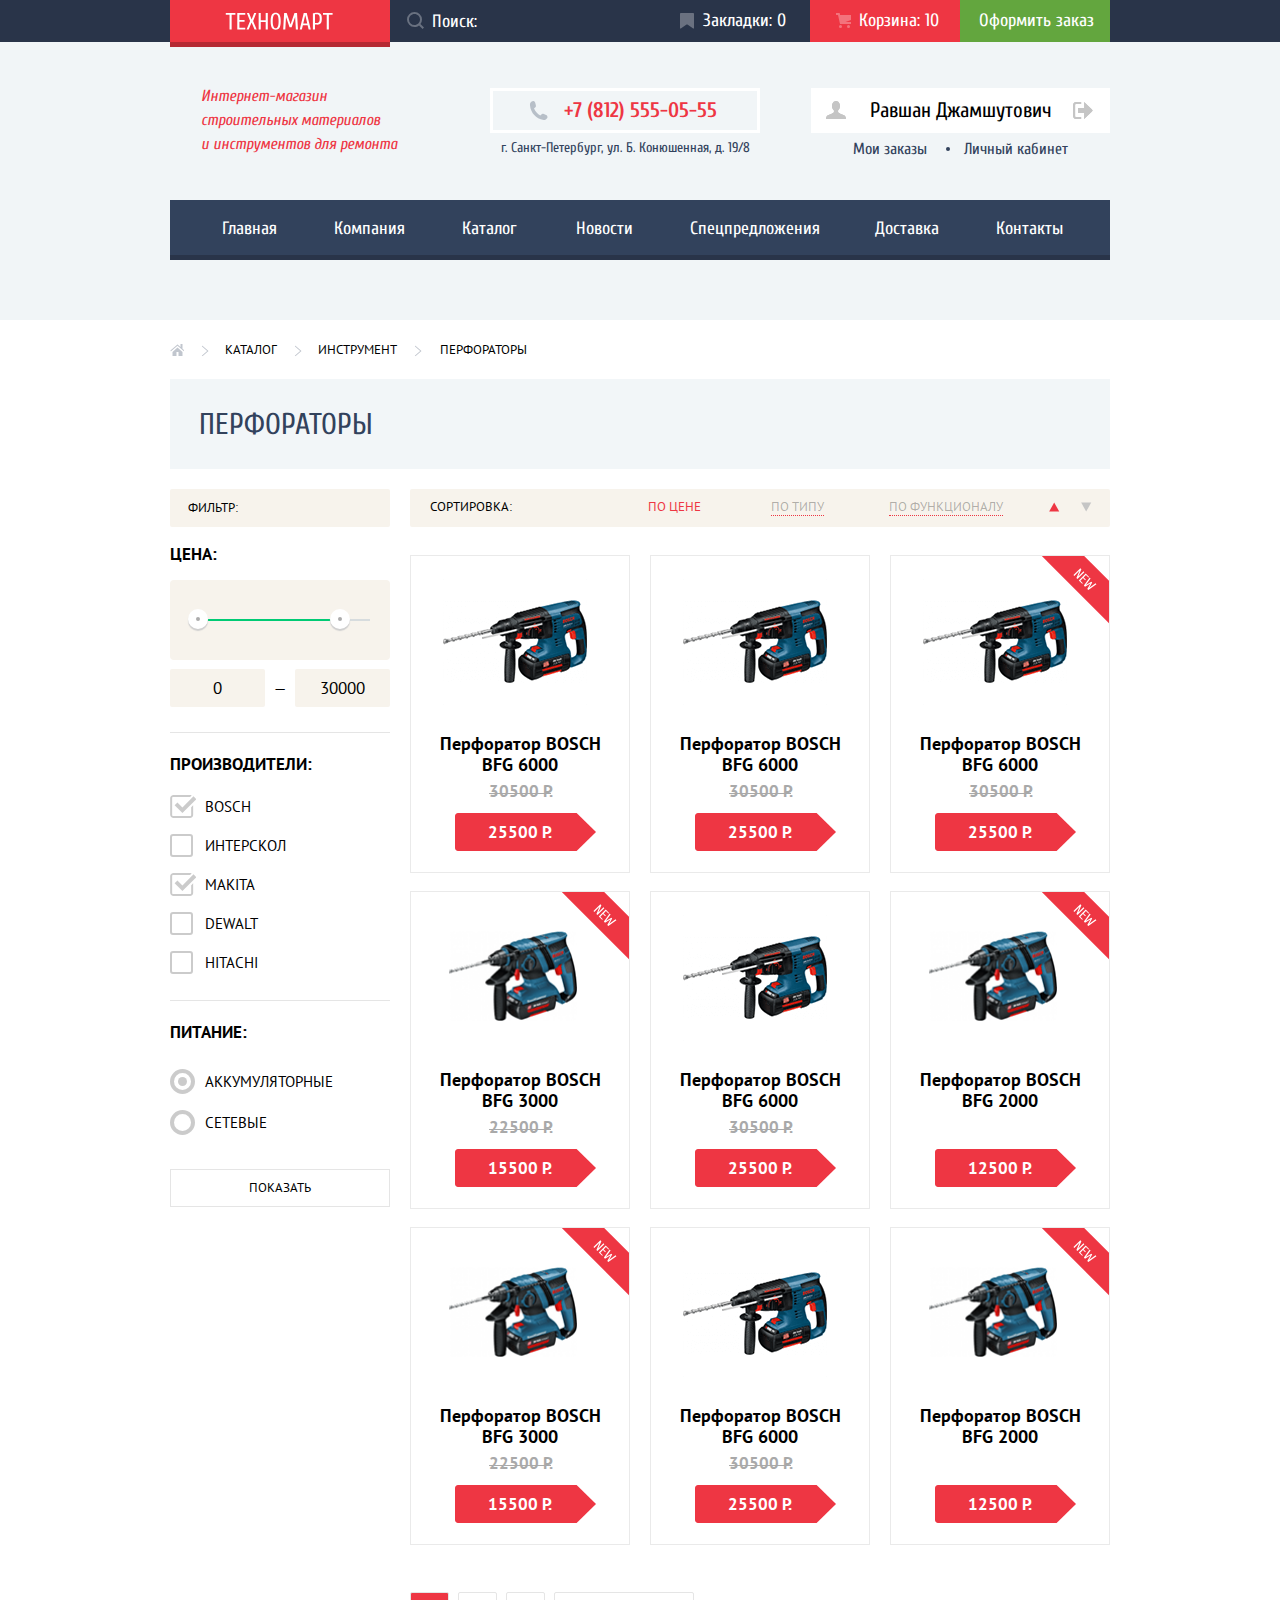
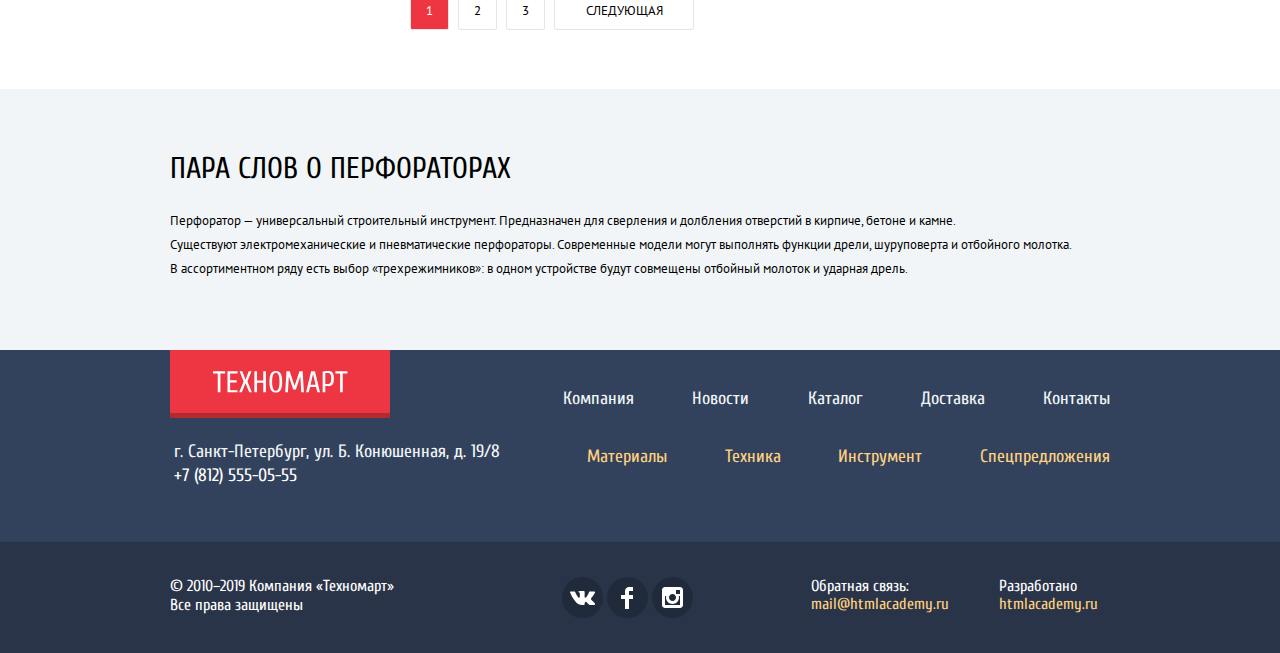
==== commit 484947d1: "Исправил ошибки и замечания" ====
--- a/catalog.html
+++ b/catalog.html
@@ -4,8 +4,7 @@
 <head>
   <meta charset="utf-8">
   <title>Техномарт</title>
-  <link href="https://fonts.googleapis.com/css2?family=Cuprum:ital,wght@0,400;0,700;1,400&family=PT+Sans:wght@400;700&display=swap"
-    rel="stylesheet">
+  <link href="https://fonts.googleapis.com/css2?family=Cuprum:ital,wght@0,400;0,700;1,400&family=PT+Sans:wght@400;700&display=swap" rel="stylesheet">
   <link rel="stylesheet" href="css/normalize.css">
   <link rel="stylesheet" href="css/style.min.css">
 </head>
@@ -22,7 +21,8 @@
           <label class="label-search">
             <input class="input-search" type="search" name="search" placeholder="Поиск:">
             <svg class="icon-search" xmlns="http://www.w3.org/2000/svg" width="17" height="17" viewBox="0 0 17 17">
-                <path fill="#697180" d="M17 15.586l-3.542-3.542A7.465 7.465 0 0 0 15 7.5 7.5 7.5 0 1 0 7.5 15c1.71 0 3.282-.579 4.544-1.542L15.586 17 17 15.586zM2 7.5C2 4.467 4.467 2 7.5 2 10.532 2 13 4.467 13 7.5c0 3.032-2.468 5.5-5.5 5.5A5.506 5.506 0 0 1 2 7.5z" />
+              <path fill="#697180"
+                d="M17 15.586l-3.542-3.542A7.465 7.465 0 0 0 15 7.5 7.5 7.5 0 1 0 7.5 15c1.71 0 3.282-.579 4.544-1.542L15.586 17 17 15.586zM2 7.5C2 4.467 4.467 2 7.5 2 10.532 2 13 4.467 13 7.5c0 3.032-2.468 5.5-5.5 5.5A5.506 5.506 0 0 1 2 7.5z" />
             </svg>
           </label>
         </form>
@@ -35,16 +35,18 @@
     </div>
 
     <div class="wrapper center-header-site logged-in">
-      <p class="text-center-header-site">Интернет-магазин строительных материалов и&nbsp;инструментов для&nbsp;ремонта</p>
+      <p class="text-center-header-site">Интернет-магазин строительных материалов и&nbsp;инструментов для&nbsp;ремонта
+      </p>
       <div class="contact-header-site">
         <a class="tel" href="tel:+78125550555">+7&nbsp;(812)&nbsp;555-05-55</a>
         <p class="adress">г.&nbsp;Санкт-Петербург, ул.&nbsp;Б.&nbsp;Конюшенная, д.&nbsp;19/8</p>
       </div>
       <div class="person">
-        <div class=output-name-user>
-          <a class="link-name-user" href="#">
+        <div class="output-name-user">
+          <a class="link-output-name-user" href="#">
             <svg xmlns="http://www.w3.org/2000/svg" width="20" height="18" viewBox="0 0 20 18">
-              <path fill="#c5c5c5" d="M17.881 14.166c-2.144-.735-4.256-1.666-5.207-2.39-.657-.501-.77-1.618-.517-2.415 1.118-.903 1.864-2.477 1.864-4.278C14.021 2.276 12.221 0 10 0S5.979 2.276 5.979 5.083c0 1.801.746 3.374 1.863 4.277.253.798.141 1.915-.517 2.416-.95.724-3.063 1.654-5.207 2.39S0 18 0 18h20s.025-3.099-2.119-3.834z" />
+              <path fill="#c5c5c5"
+                d="M17.881 14.166c-2.144-.735-4.256-1.666-5.207-2.39-.657-.501-.77-1.618-.517-2.415 1.118-.903 1.864-2.477 1.864-4.278C14.021 2.276 12.221 0 10 0S5.979 2.276 5.979 5.083c0 1.801.746 3.374 1.863 4.277.253.798.141 1.915-.517 2.416-.95.724-3.063 1.654-5.207 2.39S0 18 0 18h20s.025-3.099-2.119-3.834z" />
             </svg>
             Равшан Джамшутович
           </a>
@@ -52,27 +54,46 @@
             <svg xmlns="http://www.w3.org/2000/svg" width="21" height="17" viewBox="0 0 21 17">
               <g fill="#c5c5c5">
                 <path fill="#c5c5c5" d="M21 8.5L12.125 0v6h-6v5h6v6z" />
-                <path fill="#c5c5c5" d="M3.106 13.952V3.048c.018-.376.171-1.057 1.01-1.057h5.027V0H4.116C1.938 0 1.112 1.81 1.087 3.027v10.946C1.112 15.189 1.938 17 4.116 17h5.027v-1.99H4.116c-.839 0-.992-.683-1.01-1.058z" />
+                <path fill="#c5c5c5"
+                  d="M3.106 13.952V3.048c.018-.376.171-1.057 1.01-1.057h5.027V0H4.116C1.938 0 1.112 1.81 1.087 3.027v10.946C1.112 15.189 1.938 17 4.116 17h5.027v-1.99H4.116c-.839 0-.992-.683-1.01-1.058z" />
               </g>
             </svg>
           </a>
         </div>
         <ul class="nav-person">
-          <li><a class="link" href="#">Мои заказы</a></li>
-          <li><a class="link" href="#">Личный кабинет</a></li>
+          <li>
+            <a class="link" href="#">Мои заказы</a>
+          </li>
+          <li>
+            <a class="link" href="#">Личный кабинет</a>
+          </li>
         </ul>
       </div>
     </div>
 
     <nav class="wrapper bottom-header-site">
       <ul class="nav-header-site">
-        <li class="nav-item"><a class="link" href="index.html">Главная</a></li>
-        <li class="nav-item"><a class="link" href="#">Компания</a></li>
-        <li class="nav-item"><a class="link">Каталог</a></li>
-        <li class="nav-item"><a class="link" href="#">Новости</a></li>
-        <li class="nav-item"><a class="link" href="#">Спецпредложения</a></li>
-        <li class="nav-item"><a class="link" href="#">Доставка</a></li>
-        <li class="nav-item"><a class="link" href="#">Контакты</a></li>
+        <li class="nav-item">
+          <a class="link" href="index.html">Главная</a>
+        </li>
+        <li class="nav-item">
+          <a class="link" href="#">Компания</a>
+        </li>
+        <li class="nav-item">
+          <a class="link">Каталог</a>
+        </li>
+        <li class="nav-item">
+          <a class="link" href="#">Новости</a>
+        </li>
+        <li class="nav-item">
+          <a class="link" href="#">Спецпредложения</a>
+        </li>
+        <li class="nav-item">
+          <a class="link" href="#">Доставка</a>
+        </li>
+        <li class="nav-item">
+          <a class="link" href="#">Контакты</a>
+        </li>
       </ul>
     </nav>
   </header>
@@ -82,16 +103,16 @@
       <section class="breadcrumbs">
         <h2 class="visually-hidden">breadcrumbs</h2>
         <ul class="breadcrumbs-list">
-          <li>
+          <li class="item-breadcrumb">
             <a class="link" href="index.html" aria-label="На главную"></a>
           </li>
-          <li>
+          <li class="item-breadcrumb">
             <a class="link" href="catalog.html">Каталог</a>
           </li>
-          <li>
+          <li class="item-breadcrumb">
             <a class="link" href="#">Инструмент</a>
           </li>
-          <li>
+          <li class="item-breadcrumb">
             <a class="link" href="#">Перфораторы</a>
           </li>
         </ul>
@@ -101,7 +122,7 @@
         <h2 class="main-section-title">Фильтр:</h2>
         <form class="form-filter" action="https://echo.htmlacademy.ru/" method="get">
           <fieldset class="style-fieldset price">
-            <legend class="section-title">ЦЕНА:</legend>
+            <legend class="section-title">Цена:</legend>
             <div class="price-filter">
               <div class="range-controls">
                 <div class="scale">
@@ -118,25 +139,25 @@
           </fieldset>
 
           <fieldset class="style-fieldset brend">
-            <legend class="section-title">ПРОИЗВОДИТЕЛИ:</legend>
+            <legend class="section-title">Производители:</legend>
             <ul class="list-brend">
-              <li>
+              <li class="item-brend-filter">
                 <input class="input visually-hidden" type="checkbox" name="bosch" id="bosch" checked>
                 <label for="bosch" class="checkbox-brend checkbox-name-item">bosch</label>
               </li>
-              <li>
+              <li class="item-brend-filter">
                 <input class="input visually-hidden" type="checkbox" name="interskol" id="interskol">
                 <label for="interskol" class="checkbox-brend checkbox-name-item">интерскол</label>
               </li>
-              <li>
+              <li class="item-brend-filter">
                 <input class="input visually-hidden" type="checkbox" name="makita" id="makita" checked>
                 <label for="makita" class="checkbox-brend checkbox-name-item">makita</label>
               </li>
-              <li>
+              <li class="item-brend-filter">
                 <input class="input visually-hidden" type="checkbox" name="dewalt" id="dewalt">
                 <label for="dewalt" class="checkbox-brend checkbox-name-item">dewalt</label>
               </li>
-              <li>
+              <li class="item-brend-filter">
                 <input class="input visually-hidden" type="checkbox" name="hitachi" id="hitachi">
                 <label for="hitachi" class="checkbox-brend checkbox-name-item">hitachi</label>
               </li>
@@ -144,40 +165,46 @@
           </fieldset>
 
           <fieldset class="style-fieldset power-supply">
-            <legend class="section-title">ПИТАНИЕ:</legend>
+            <legend class="section-title">Питание:</legend>
             <ul class="list-power-supply">
-              <li>
+              <li class="item-power-supply-filter">
                 <input class="input visually-hidden" type="radio" name="power-supply" value="acc" id="acc" checked>
-                <label for="acc" class="input-radio checkbox-name-item">АККУМУЛЯТОРНЫЕ</label>
-              </li>
-              <li>
+                <label for="acc" class="input-radio checkbox-name-item">Аккумуляторные</label>
+              </li>
+              <li class="item-power-supply-filter">
                 <input class="input visually-hidden" type="radio" name="power-supply" value="electric-network"
                   id="electric-network">
-                <label for="electric-network" class="input-radio checkbox-name-item">СЕТЕВЫЕ</label>
+                <label for="electric-network" class="input-radio checkbox-name-item">Сетевые</label>
               </li>
             </ul>
           </fieldset>
-          <button class="catalog-button" type="submit">ПОКАЗАТЬ</button>
+          <button class="catalog-button" type="submit">Показать</button>
         </form>
       </section>
 
       <div class="right-side-catalog">
         <section class="sort">
-          <h2 class="sort-title">СОРТИРОВКА:</h2>
+          <h2 class="sort-title">Сортировка:</h2>
           <ul class="sort-sign">
-            <li><a class="sort-active button-sort-text" href="#">по цене</a></li>
-            <li><a class="button-sort-text" href="#">по типу</a></li>
-            <li><a class="button-sort-text" href="#">по функционалу</a></li>
+            <li class="item-sort-sign">
+              <a class="sort-active button-sort-text" href="#">по цене</a>
+            </li>
+            <li class="item-sort-sign">
+              <a class="button-sort-text" href="#">по типу</a>
+            </li>
+            <li class="item-sort-sign">
+              <a class="button-sort-text" href="#">по функционалу</a>
+            </li>
           </ul>
           <ul class="big-small">
-            <li>
+            <li class="item-big-small-sort">
               <a class="button-sort-active button-sort-icon" href="#" aria-label="сортировка по возрастанию">
                 <svg width="11" height="10" viewBox="0 0 12 10" fill="none" xmlns="http://www.w3.org/2000/svg">
                   <path d="M5.66241 0L11.1624 10L0.162415 10" fill="#C5C5C5" />
                 </svg>
               </a>
             </li>
-            <li>
+            <li class="item-big-small-sort">
               <a class="button-sort-icon" href="#" aria-label="сортировка по убыванию">
                 <svg width="11" height="10" viewBox="0 0 12 10" fill="none" xmlns="http://www.w3.org/2000/svg">
                   <path d="M5.66241 10L0.162415 0H11.1624" fill="#C5C5C5" />
@@ -188,7 +215,7 @@
         </section>
 
         <section class="catalog-product">
-          <h2 class="visually-hidden">КАТАЛОГ</h2>
+          <h2 class="visually-hidden">Каталог</h2>
           <ul class="event-target card-products">
             <li class="item-product">
               <article class=" card-product">
@@ -339,17 +366,17 @@
         <section class="pagination">
           <h2 class="visually-hidden">Нумерация страниц</h2>
           <ul class="pagination-list">
-            <li>
+            <li class="item-pagination">
               <a class="catalog-button number active" href="#">1</a>
             </li>
-            <li>
+            <li class="item-pagination">
               <a class="catalog-button number" href="#">2</a>
             </li>
-            <li>
+            <li class="item-pagination">
               <a class="catalog-button number" href="#">3</a>
             </li>
-            <li>
-              <a class="catalog-button" href="#">СЛЕДУЮЩАЯ</a>
+            <li class="item-pagination">
+              <a class="catalog-button" href="#">Следующая</a>
             </li>
           </ul>
         </section>
@@ -360,11 +387,14 @@
       <div class="wrapper">
         <h2 class="visually-hidden">Дополнительная информация</h2>
         <article class="about-perforator">
-          <h3 class="second-info-title">ПАРА СЛОВ О ПЕРФОРАТОРАХ</h3>
+          <h3 class="second-info-title">Пара слов о перфораторах</h3>
           <div class="content">
-            <p>Перфоратор — универсальный строительный инструмент. Предназначен для&nbsp;сверления и&nbsp;долбления отверстий в&nbsp;кирпиче, бетоне и&nbsp;камне.</p>
-            <p>Существуют электромеханические и&nbsp;пневматические перфораторы. Современные модели могут выполнять функции дрели, шуруповерта и отбойного молотка.</p>
-            <p>В ассортиментном ряду есть выбор «трехрежимников»: в&nbsp;одном устройстве будут совмещены отбойный молоток и&nbsp;ударная дрель.</p>
+            <p>Перфоратор — универсальный строительный инструмент. Предназначен для&nbsp;сверления и&nbsp;долбления
+              отверстий в&nbsp;кирпиче, бетоне и&nbsp;камне.</p>
+            <p>Существуют электромеханические и&nbsp;пневматические перфораторы. Современные модели могут выполнять
+              функции дрели, шуруповерта и отбойного молотка.</p>
+            <p>В ассортиментном ряду есть выбор «трехрежимников»: в&nbsp;одном устройстве будут совмещены отбойный
+              молоток и&nbsp;ударная дрель.</p>
           </div>
         </article>
       </div>
@@ -377,30 +407,42 @@
         <a class="logo-footer-site" href="index.html">
           <img src="img/logo-technomart-footer-text.svg" width="138" height="23" alt="Логотип Техномарта»">
         </a>
-        <section class="nav-footer-site">
-          <h2 class="visually-hidden">Навигация из футера</h2>
-          <ul class="nav-footer-links">
-            <li><a class="link" href="#">Компания</a></li>
-            <li><a class="link" href="#">Новости</a></li>
-            <li><a class="link">Каталог</a></li>
-            <li><a class="link" href="#">Доставка</a></li>
-            <li><a class="link" href="#">Контакты</a></li>
-          </ul>
-        </section>
+        <ul class="nav-footer-site">
+          <li class="item-nav-footer-site">
+            <a class="link" href="#">Компания</a>
+          </li>
+          <li class="item-nav-footer-site">
+            <a class="link" href="#">Новости</a>
+          </li>
+          <li class="item-nav-footer-site">
+            <a class="link">Каталог</a>
+          </li>
+          <li class="item-nav-footer-site">
+            <a class="link" href="#">Доставка</a>
+          </li>
+          <li class="item-nav-footer-site">
+            <a class="link" href="#">Контакты</a>
+          </li>
+        </ul>
       </div>
       <div class="second-line-footer-site">
         <p class="adress-footer-site">г.&nbsp;Санкт-Петербург, ул.&nbsp;Б.&nbsp;Конюшенная, д.&nbsp;19/8
           <a href="tel:+78125550555">+7&nbsp;(812)&nbsp;555-05-55</a>
         </p>
-        <section class="trade-footer-site">
-          <h2 class="visually-hidden">Торговля из футера</h2>
-          <ul class="trade-footer-links">
-            <li><a class="link" href="#">Материалы</a></li>
-            <li><a class="link" href="#">Техника</a></li>
-            <li><a class="link" href="#">Инструмент</a></li>
-            <li><a class="link" href="#">Спецпредложения</a></li>
+          <ul class="trade-footer-site">
+            <li class="item-trade-footer-site">
+              <a class="link" href="#">Материалы</a>
+            </li>
+            <li class="item-trade-footer-site">
+              <a class="link" href="#">Техника</a>
+            </li>
+            <li class="item-trade-footer-site">
+              <a class="link" href="#">Инструмент</a>
+            </li>
+            <li class="item-trade-footer-site">
+              <a class="link" href="#">Спецпредложения</a>
+            </li>
           </ul>
-        </section>
       </div>
     </div>
 
@@ -408,20 +450,26 @@
       <div class="wrapper">
         <p class="copyright-footer-site">© 2010–2019 Компания «Техномарт» Все права защищены</p>
         <ul class="social-footer-site">
-          <li>
-            <a class="link vc" href="#" title="вконтакте"></a>
-          </li>
-          <li>
-            <a class="link fb" href="#" title="фэйсбук"></a>
-          </li>
-          <li>
-            <a class="link instagramm" href="#" title="инстаграмм"></a>
+          <li class="item-social-footer-site">
+            <a class="link vc" href="#" title="Вконтакте">
+              <span class="visually-hidden">Вконтакте</span>
+            </a>
+          </li>
+          <li class="item-social-footer-site">
+            <a class="link fb" href="#" title="Фэйсбук">
+              <span class="visually-hidden">Фэйсбук</span>
+            </a>
+          </li>
+          <li class="item-social-footer-site">
+            <a class="link instagram" href="#" title="Инстаграм">
+              <span class="visually-hidden">Инстаграм</span>
+            </a>
           </li>
         </ul>
         <div class="feedback">
-          <p class="text">Обратная связь:<br>
+          <p class="text">Обратная связь:
             <a class="link" href="mail@htmlacademy.ru">mail@htmlacademy.ru</a></p>
-          <p class="text">Разработано&nbsp;—<br>
+          <p class="text">Разработано&nbsp;
             <a class="link" href="https://htmlacademy.ru/intensive/htmlcss">htmlacademy.ru</a></p>
         </div>
       </div>
--- a/css/style.min.css
+++ b/css/style.min.css
@@ -1 +1 @@
-:root{--basic-red:#EE3643;--basic-green:#63A63E;--basic-grey:#293449;--basic-greylight:#C5C5C5;--basic-background:#F1F5F7;--wight:#FFF;--special-ylellow:#FFBF47;--second-special-ylellow:#FFC047;--special-blue:#3BBCE3;--special-lilac:#DC91D8;--special-greenlight:#8ED78F;--special-yellowlight:#FFD180;--success:#5FBB2D;--warning:#FFBF47;--error:#BA2732;--text-black:#000;--dark-blue:#161D29;--nav-blue:#32425C;--nav-active:#1D2739;--nav-shadow:#293449;--border-card:#EAEAEA;--backgraund-popular:#F9F5F0;--buy-button-shadow:#367315;--buy-button-active:#518534;--old-price:#A9A9A9;--title-background:#F2F6F8;--filter-background:#F7F3EC;--border-button-catalog:#E5E5E5;--buttoms-panel:#F1F1F1;--logo-shadow:#b52933;--logo-shadow-active:#8d1e26;--background-social:#212A3A;--scale:#d7dcde;--scale-bar:#00ca74;--tiggle:#ABABAB;--shadow-tiggle:#cfcfcf;--checkbox:#b5b5b5;--design-button-focus:#CA2C37;--card-shadow:rgba(0,0,0,.15);--tile-none:rgba(255,255,255,.3);--tile-active:rgba(169,169,169,.3);--tile-hover:rgba(197,197,197,.3);--semi-transparent:rgba(255,255,255,.5);--styly-button:rgba(0,0,0,.3);--shadow-message-buy:rgba(41,52,73,.75);--first-font:"Cuprum",Arial,sans-serif;--second-font:"PT Sans",Arial,sans-serif}body{min-width:960px;margin:0;padding:0;font-weight:400;font-size:18px;line-height:24px;font-family:var(--first-font,Arial,sans-serif);color:var(--Text-black,black);background-color:var(--Wight,white)}*,*::before,*::after{box-sizing:inherit}html{box-sizing:border-box}.content-box-component{box-sizing:content-box}a{text-decoration:none;color:var(--Wight,white)}img{max-width:100%;height:auto}ul{margin:0;padding:0;list-style-type:none}fieldset{margin:0;border:none}.visually-hidden{position:absolute;clip:rect(0 0 0 0);width:1px;height:1px;margin:-1px}.page{height:100%}.page-body{display:grid;grid-template-rows:min-content 1fr min-content;align-content:start;min-height:100%}.header-site{display:flex;flex-direction:column;background-color:var(--basic-background,lightblue)}.top-header-site{display:flex;font-weight:400;font-size:18px;line-height:24px;color:var(--Wight,white);background-color:var(--basic-grey,darkblue)}.wrapper{display:inherit;width:940px;margin:0 auto}.trade-header-site{display:flex;align-items:center;width:450px;height:100%}.logo-header-site{position:relative;display:block;width:220px;height:42px;padding:12px 57px 17px 55px;background-color:var(--basic-red,red)}.logo-header-site::after{position:absolute;left:0;bottom:-5px;display:block;width:100%;height:5px;background-color:var(--logo-shadow,darkred);content:""}.logo-header-site[href]:active{background-color:var(--error,darkred)}.logo-header-site[href]:active::after{background-color:var(--logo-shadow-active,darkred)}.form-search{position:relative;flex-grow:1}.input-search::-moz-placeholder{color:var(--wight,white);opacity:1}.input-search::-webkit-input-placeholder{color:var(--wight,white)}.input-search{width:100%;height:100%;padding-left:42px;font:inherit;outline:none;border:none;background-color:transparent}.input-search:focus{color:var(--text-black,black);background-color:var(--wight,white)}.icon-search{position:absolute;top:12px;left:17px;width:17px;height:17px;margin:0;padding:0;pointer-events:none}.input-search:hover~.icon-search path{fill:var(--wight,white)}.input-search:focus~.icon-search path{fill:var(--basic-red,red)}.trade-header-site .link{position:relative;display:block;min-width:150px;padding-top:9px;padding-bottom:9px}.trade-header-site .link:focus{outline:none}.trade-header-site .active{background-color:var(--basic-red,red)}.link-bookmarked{padding-left:43px}.link-bookmarked::before{position:absolute;top:13px;left:20px;width:14px;height:16px;background-image:url(../img/icon-bookmark.svg);background-repeat:no-repeat;background-position:0 0;opacity:.3;content:""}.link-bascet{padding-left:49px}.link-bascet::before{position:absolute;top:13px;left:26px;width:15px;height:15px;background-image:url(../img/icon-cart.svg);background-repeat:no-repeat;background-position:0 0;opacity:.3;content:""}.trade-header-site .link:hover::before,.trade-header-site .link:focus::before{opacity:1}.trade-header-site .link:active::before{opacity:.3}.link-bookmarked:active,.link-bascet:active{color:var(--semi-transparent);background-color:var(--dark-blue,darkblue)}.trade-header-site .link-arrange{flex-grow:0;padding-right:16px;padding-left:19px;background-color:var(--basic-green,lightgreen)}.link-arrange:focus,.link-arrange:hover{background-color:var(--success,green);outline:none}.link-arrange:active{color:rgba(255,255,255,.5);background-color:var(--basic-green,lightgreen)}.trade-header-site .not-empty{background-color:var(--basic-red,red)}.trade-header-site .not-empty:active{background-color:var(--error,darkred)}.center-header-site{display:flex;min-height:158px;padding-top:46px;padding-bottom:40px}.center-header-site.logged-in{padding-bottom:26px}.text-center-header-site{display:block;width:197px;margin:0;margin-top:-4px;margin-left:31px;padding:0;font-style:italic;font-weight:400;font-size:16px;line-height:24px;color:var(--basic-red,red)}.contact-header-site{margin-left:92px}.contact-header-site .tel{position:relative;display:inline-block;width:270px;min-height:45px;padding:4px 36px 5px 71px;font-weight:700;font-size:21px;line-height:30px;font-family:var(--first-font,Arial,sans-serif);color:var(--basic-red,red);border:3px solid var(--wight,white)}.contact-header-site .tel:before{position:absolute;top:10px;left:36px;width:19px;height:19px;background-image:url(../img/icon-phone.svg);background-repeat:no-repeat;background-position:0 0;content:""}.contact-header-site .adress{max-width:270px;margin:0;margin-top:3px;font-weight:400;font-size:14px;line-height:24px;text-align:center;color:var(--nav-blue,darkblue)}.entrace{display:flex;justify-content:end;flex-wrap:wrap;max-width:299px;margin-left:auto}.entrace li:nth-child(1) .link{position:relative;padding:12px 27px 12px 45px}.entrace li:nth-child(1) .link svg{position:absolute;top:13px;left:19px;width:20px;height:17px;background-image:url(../img/icon-login.svg);background-repeat:no-repeat;background-position:0 0}.entrace li:nth-child(1) .link:hover path,.entrace li:nth-child(1) .link:focus path{fill:var(--basic-grey,darkgray)}.entrace li:nth-child(1) .link:active path{fill:var(--basic-greylight,gray)}.entrace li:nth-child(2) .link{margin-left:10px;padding:12px 24px}.entrace .link{display:block;font-weight:400;font-size:21px;line-height:21px;text-align:center;color:var(--text-black,black);background-color:var(--wight,white)}.entrace .link:hover,.entrace .link:focus{color:var(--basic-red,red);outline:none}.entrace .link:active{color:var(--basic-greylight,lightgray)}.output-name-user{position:relative;width:299px;padding:12px 0;font-weight:400;font-size:21px;line-height:21px;text-align:center;background-color:var(--wight,white)}.output-name-user .link-name-user{color:var(--text-black,black)}.output-name-user .link-name-user svg{position:absolute;top:13px;left:15px;width:20px;height:18px;background-image:url(../img/icon-user.svg);background-repeat:no-repeat;background-position:0 0}.output-name-user .log-out{position:absolute;top:14px;right:18px;width:20px;height:17px;background-image:url(../img/icon-logout.svg);background-repeat:no-repeat;background-position:0 0}.output-name-user .link-name-user:focus{outline:none}.output-name-user .link-name-user:focus path,.output-name-user .link-name-user:hover path{fill:var(--basic-grey,darkgray)}.output-name-user .link-name-user:active path{fill:var(--basic-greylight,gray)}.output-name-user .log-out:focus{outline:none}.output-name-user .log-out:hover path,.output-name-user .log-out:focus path{fill:var(--basic-grey,darkgray)}.output-name-user .log-out:active path{fill:var(--basic-greylight,gray)}.output-name-user .link-name-user:active{color:var(--basic-greylight,gray)}.person{margin-left:auto}.nav-person{display:flex;flex-wrap:wrap;justify-content:center;align-items:center;max-width:299px;margin-top:4px}.nav-person li:not(:last-child)::after{display:inline-block;width:4px;height:4px;margin:0 14px;margin-bottom:2px;vertical-align:middle;background-color:var(--nav-blue,darkblue);border-radius:50%;content:""}.nav-person .link{font-weight:400;font-size:16px;line-height:18px;color:var(--nav-blue,darkblue);background-color:transparent}.nav-person .link:hover,.nav-person .link:focus{color:var(--basic-red,red);outline:none}.nav-person .link:active{color:var(--basic-greylight,lightgray)}.bottom-header-site{padding-bottom:60px}.nav-header-site{display:flex;flex-wrap:wrap;justify-content:center;width:100%;padding-right:19px;padding-left:24px;box-shadow:inset 0 -5px 0 var(--nav-shadow,darkblue);background-color:var(--nav-blue,blue)}.nav-header-site .nav-item{flex-grow:1;flex-shrink:0}.nav-header-site .link{display:block;padding:17px 28px 19px 28px;font-weight:400;font-size:18px;line-height:24px;font-family:var(--first-font,Arial,sans-serif);text-align:center;box-shadow:inset 0 -5px 0 var(--nav-shadow,darkblue);background-color:var(--nav-blue,blue)}.nav-header-site :nth-child(4) .link{padding-right:26px;padding-left:30px}.nav-header-site :nth-child(5) .link{padding-right:26px;padding-left:30px}.nav-header-site .link[href]:focus,.nav-header-site .link[href]:hover{background-color:var(--nav-shadow);outline:none}.nav-header-site .link[href]:active{color:var(--semi-transparent,gray);box-shadow:inset 0 -5px 0 var(--nav-shadow,darkblue);background-color:var(--nav-active,darkblue)}.footer-site{font-weight:400;font-size:18px;line-height:24px;background-color:var(--nav-blue,blue)}.top-footer-site{padding-bottom:54px}.first-line-footer-site{display:flex;justify-content:space-between}.logo-footer-site{position:relative;display:block;width:220px;height:68px;padding:20px 42px 25px 42px;background-color:var(--basic-red,red)}.logo-footer-site[href]:active{background-color:var(--error,darkred)}.logo-footer-site::after{position:absolute;bottom:0;left:0;display:block;width:100%;height:5px;background-color:var(--logo-shadow,darkred);content:""}.logo-footer-site[href]:active::after{background-color:var(--logo-shadow-active,darkred)}.adress-footer-site{max-width:330px;margin-top:22px;margin-bottom:0;padding-left:4px;color:var(--basic-background,white)}.nav-footer-site{width:547px;margin-top:37px}.nav-footer-site .nav-footer-links{display:flex;flex-wrap:wrap;justify-content:space-between;width:100%}.nav-footer-site .link{margin:0;margin-right:5px;color:var(--basic-background,white)}.nav-footer-site li:last-child .link{margin:0}.nav-footer-site .link[href]:hover,.nav-footer-site .link[href]:focus{text-decoration:underline;outline:none}.nav-footer-site .link[href]:active{text-decoration:none;color:var(--semi-transparent,gray)}.second-line-footer-site{display:flex;justify-content:space-between;flex-wrap:wrap}.trade-footer-site{width:523px;margin-top:27px}.trade-footer-site .trade-footer-links{display:flex;flex-wrap:wrap;justify-content:space-between;width:100%}.trade-footer-site .link{margin:0;margin-right:5px;color:var(--special-yellowlight,lightyellow)}.trade-footer-site li:last-child .link{margin:0}.trade-footer-site .link:hover,.trade-footer-site .link:focus{text-decoration:underline;outline:none}.trade-footer-site .link:active{text-decoration:none;opacity:.5}.bottom-footer-site{display:flex;padding-top:35px;padding-bottom:35px;background-color:var(--nav-shadow,darkblue)}.copyright-footer-site{max-width:227px;margin:0;font-weight:400;font-size:16px;line-height:19px;color:var(--wight,white)}.social-footer-site{display:flex;margin-left:165px}.social-footer-site .link{display:inline-block;width:41px;height:41px;margin-right:4px;vertical-align:middle;border-radius:50%;background-color:var(--background-social,darkblue)}.social-footer-site li:last-of-type .link{margin-right:0}.social-footer-site .link:hover,.social-footer-site .link:focus,.social-footer-site .link:active{background-color:var(--basic-red,red);outline:none}.social-footer-site .link.vc{display:block;background-image:url(../img/icon-vk.svg);background-repeat:no-repeat;background-position:8px 13px;background-size:26px 15px}.social-footer-site .link.fb{display:block;background-image:url(../img/icon-fb.svg);background-repeat:no-repeat;background-position:14px 10px;background-size:12px 22px}.social-footer-site .link.instagramm{display:block;background-image:url(../img/icon-insta.svg);background-repeat:no-repeat;background-position:10px 10px;background-size:21px 21px}.feedback{display:flex;flex-wrap:wrap;max-width:300px;margin-right:13px;margin-left:auto}.feedback .text:nth-last-child(n+2){margin-right:51px}.feedback .text{margin:0;font-weight:400;font-size:16px;line-height:18px;color:var(--wight,white)}.feedback .link{font-weight:400;font-size:16px;line-height:18px;color:var(--special-yellowlight,lightyellow)}.feedback .link:hover,.feedback .link:focus{text-decoration:underline;outline:none}.feedback .link:active{color:var(--basic-red);text-decoration:none}.main-index{padding-top:60px;padding-bottom:71px}.promo{display:flex;justify-content:space-between;min-height:409px;height:100%}.left-column-promo{display:flex;justify-content:space-between;flex-wrap:wrap;width:620px}.right-column-promo{display:flex;flex-direction:column}.info-tile{position:relative;width:300px;min-height:123px;margin-bottom:20px;padding:20px 23px}.right-column-promo>.info-tile:last-child{margin-bottom:0}.info-tile .name-tile{width:150px;margin:0;margin-bottom:14px;font-weight:700;font-size:24px;line-height:30px;color:var(--wight,white)}.new::after{position:absolute;top:1px;right:1px;z-index:2;width:70px;height:70px;background-image:url(../img/new.svg);background-repeat:no-repeat;background-position:0 0;content:""}.info-tile.new::after{top:0;right:0}.info-tile .button-tile{display:block;width:135px;padding:10px 5px;font-weight:400;font-size:14px;line-height:18px;text-align:center;text-transform:uppercase;background-color:var(--tile-none,red)}.info-tile .button-tile:hover,.info-tile .button-tile:focus{background-color:var(--tile-hover,red);outline:none}.info-tile .button-tile:active{background-color:var(--tile-active,red)}.tile-material{background-color:var(--special-ylellow,yellow);background-image:url(../img/icon-1.svg);background-repeat:no-repeat;background-position:213px 31px;background-size:44px 65px}.tile-tools{background-color:var(--special-blue,lightblue);background-image:url(../img/icon-2.svg);background-repeat:no-repeat;background-position:194px 34px;background-size:75px 61px}.tile-technics{background-color:var(--special-lilac,purple);background-image:url(../img/icon-3.svg);background-repeat:no-repeat;background-position:191px 31px;background-size:78px 62px}.tile-sale{background-color:var(--special-greenlight,lightgreen);background-image:url(../img/icon-4.svg);background-repeat:no-repeat;background-position:196px 26px;background-size:59px 72px}.tile-delivery{background-color:var(--second-special-ylellow,yellow);background-image:url(../img/icon-5.svg);background-repeat:no-repeat;background-position:191px 32px;background-size:78px 63px}.slider-promo{position:relative;width:620px;min-height:266px;margin:0}.slide-promo{display:none;flex-direction:column;align-items:flex-start;height:266px;margin:0}.slide-promo.slide-current{display:flex}.slide-promo .title{margin:0;margin-top:23px;margin-left:24px;font-weight:700;font-size:36px;line-height:36px;color:var(--wight,white);text-transform:uppercase;background-color:transparent}.slide-promo .description{margin-top:5px;margin-left:24px;font-weight:400;font-size:18px;line-height:24px;color:var(--wight,white);background-color:transparent}.management-slider-promo-off{display:none}.management-slider-promo .button{margin:0;padding:0;border:0;cursor:pointer}.management-slider-promo-arrows .button{position:absolute;top:120px;left:24px;width:22px;height:39px;background-color:transparent;background-image:url(../img/icon-left.svg);background-repeat:no-repeat;background-position:0 0}.management-slider-promo-arrows .right-arrow-button{left:auto;right:20px;background-image:url(../img/icon-right.svg)}.management-slider-promo-round{position:absolute;bottom:36px;left:50%;display:flex;justify-content:space-between;margin:0;margin-left:-15px;padding:0}.management-slider-promo-round .button{display:inline-block;width:10px;height:10px;vertical-align:middle;border-radius:50%;background-color:var(--wight,white)}.management-slider-promo-round .button:not(:last-child){margin-right:10px}.management-slider-promo-round .button:focus{outline:1px solid #000;outline-offset:2px}.management-slider-promo-round .button:hover{outline:none}.management-slider-promo-round .button:active{outline:none}.management-slider-promo-round .button.current{width:10px;height:10px;border:2px solid var(--wight,white);border-radius:50%;background-color:var(--basic-red,red)}.slide-promo .design-button{min-width:192px;margin-top:auto;margin-bottom:27px;margin-left:24px}.design-button{display:inline-block;padding:3px;padding-top:11px;padding-bottom:9px;font-weight:400;font-size:14px;line-height:18px;font-family:var(--first-font,Arial,sans-serif);text-align:center;vertical-align:middle;text-transform:uppercase;color:var(--wight,white);background-color:var(--basic-red,red);outline:none;border:none}.design-button:focus,.design-button:hover{background-color:var(--design-button-focus,darkred);outline:none}.design-button:active{background-color:var(--error,darkred)}.slide-drill{background-color:var(--basic-grey,gray);background-image:url(../img/slide-drill.jpg);background-position:top center;background-repeat:no-repeat}.slide-perforator{background-color:var(--basic-grey,gray);background-image:url(../img/slide-perforator.jpg);background-position:top center;background-repeat:no-repeat}.popular-products{margin-top:58px}.popular-products .top-section{display:flex;align-items:center;padding:25px 0;padding-right:14px;padding-left:28px;background-color:var(--backgraund-popular,lightgray)}.popular-products .top-section .title{margin:0;margin-right:auto;font-weight:400;font-size:30px;line-height:30px;text-transform:uppercase;color:var(--nav-blue,blue)}.popular-products .design-button{width:192px}.popular-product{display:flex;justify-content:space-between;margin-top:20px}.item-product{position:relative;width:220px;min-height:318px}.card-product{display:flex;flex-direction:column;justify-content:flex-end;align-items:center;width:100%;height:100%;min-height:inherit;background-color:var(--wight,white);border:1px solid var(--border-card)}.card-product:hover{box-shadow:0 4px 20px var(--card-shadow,lightgray)}.image-box{position:absolute;top:0;left:0;z-index:1;width:218px;height:100%;margin:0;background-color:var(--wight,white);object-fit:contain}.card-product:hover .image-box{z-index:0;opacity:.1}.button-buy:focus~.image-box,.button-bookmark:focus~.image-box{z-index:0;opacity:.1}.button-buy{position:relative;z-index:1;display:block;width:135px;margin:0 auto;margin-top:38px;margin-bottom:10px;padding:10px 0 10px 52px;font-weight:400;font-size:14px;line-height:18px;text-transform:uppercase;color:var(--wight,white);box-shadow:inset 0 -3px 0 var(--buy-button-shadow,green);background-color:var(--basic-green);border-radius:2px}.button-buy::before{position:absolute;top:10px;left:30px;width:15px;height:15px;background-image:url(../img/icon-cart.svg);background-repeat:no-repeat;background-position:0 0;opacity:.3;content:""}.button-buy:focus,.button-buy:hover{background-color:var(--success,lightgreen);outline:none}.button-buy:active{background-color:var(--buy-button-active,darkgreen)}.button-bookmark{position:relative;z-index:1;display:block;width:135px;margin:0 auto;padding:8px 10px 6px 10px;font-weight:400;font-size:14px;line-height:18px;text-align:center;text-transform:uppercase;color:var(--nav-blue,blue);background-color:transparent;border:3px solid var(--basic-green,green);border-radius:2px}.button-bookmark:focus,.button-bookmark:hover{border-color:var(--nav-blue,blue);outline:none}.button-bookmark:active{opacity:.5}.card-product .title{margin:0;margin-bottom:7px;padding:0 5px;font-weight:700;font-size:18px;line-height:21px;font-family:var(--second-font,Arial,sans-serif);text-align:center;color:var(--text-black,black)}.layer-card{position:relative;order:-1;width:218px;min-height:170px;margin-bottom:auto}.card-product .old-price{position:relative;display:block;min-height:18px;margin:0;margin-bottom:13px;font-weight:700;font-size:17px;line-height:18px;font-family:var(--second-font,Arial,sans-serif);text-align:center;text-transform:uppercase;color:var(--old-price,gray)}.card-product .old-price::before{position:absolute;top:11px;left:0;display:block;width:100%;height:1px;background-color:var(--old-price,gray);content:""}.old-price:not(:empty)::after,.new-price:not(:empty)::after{letter-spacing:-2px;content:"\00a0\00a0 Р."}.card-product .new-price{display:block;min-width:141px;min-height:38px;margin:0;margin-bottom:21px;margin-left:11px;padding:10px 15px 10px 2px;font-weight:700;font-size:17px;line-height:18px;font-family:var(--second-font,Arial,sans-serif);text-align:center;text-transform:uppercase;color:var(--wight,white);background-color:var(--basic-red,red);background-image:url(../img/red-button.svg);background-size:100% 100%;background-position:0 0;background-repeat:no-repeat}.image-product[src="img/snippet-32961.png"]{width:100%;margin-top:4px;padding-right:17px;padding-left:15px}.image-product[src="img/snippet-18927.png"]{width:100%;padding-top:28px;padding-right:52px;padding-left:38px}.image-product[src="img/snippet-945.png"]{width:100%;padding-top:22px;padding-right:42px;padding-left:32px}.popular-vendors{margin-top:71px;margin-bottom:70px}.popular-vendors .top-section{display:flex;align-items:center;padding:25px 0;padding-right:19px;padding-left:28px;background-color:var(--backgraund-popular,lightgray)}.popular-vendors .design-button{width:192px}.popular-vendors .top-section .title{margin:0;margin-right:auto;font-weight:400;font-size:30px;line-height:30px;text-transform:uppercase;color:var(--nav-blue,blue)}.popular-vendor{display:flex;flex-wrap:wrap;justify-content:space-between;margin-top:20px}.popular-vendor .vendor{display:flex;justify-content:center;align-items:center;width:220px;height:145px;margin-bottom:20px;background:var(--wight,white);border:1px solid var(--border-card,gray)}.popular-vendor li:nth-last-child(-n+4) .vendor{margin-bottom:0}.popular-vendor :nth-child(1) .vendor{padding-top:2px}.popular-vendor :nth-child(2) .vendor{padding-bottom:3px}.popular-vendor :nth-child(3) .vendor{padding-bottom:3px}.popular-vendor :nth-child(4) .vendor{padding-right:1px;padding-bottom:12px}.popular-vendor :nth-child(5) .vendor{padding-top:3px;padding-left:5px}.popular-vendor :nth-child(6) .vendor{padding-right:3px}.popular-vendor :nth-child(7) .vendor{margin-top:1px;padding-left:1px}.popular-vendor :nth-child(8) .vendor{padding-top:1px}.popular-vendor .vendor:focus,.popular-vendor .vendor:hover{box-shadow:0 4px 20px var(--card-shadow,lightgray);outline:none}.popular-vendor .vendor:active{opacity:.5}.service{background-color:var(--basic-background,lightblue)}.service .wrapper{position:relative;padding-top:64px}.header-service{margin:0;margin-bottom:70px}.service .title{margin:0;font-weight:400;font-size:30px;line-height:30px;text-transform:uppercase;color:var(--text-black,black)}.service .text{margin:0;margin-top:25px;font-size:13px;line-height:24px;font-family:var(--second-font,Arial,sans-serif);color:var(--text-black,black)}.service-slider{display:flex}.buttons-slider-service{position:relative;display:flex;flex-direction:column;align-items:stretch;width:240px;margin-right:80px}.service-slider .buttons-slider-service-off{display:none}.buttons-slider-service:after{position:absolute;top:-45px;right:0;width:10px;height:279px;background-color:transparent;background-image:url(../img/layer118.png);background-repeat:no-repeat;background-position:0 0;pointer-events:none;content:""}.button-slider-service{display:block;width:240px;min-height:62px;padding:13px 0 17px 22px;font-weight:700;font-size:21px;line-height:30px;font-family:var(--first-font,Arial,sans-serif);text-align:left;background-color:var(--nav-blue,darkblue);color:var(--wight,white);box-shadow:0 1px 0 #293449,inset 0 1px 0 #405069;border:none;outline:none}.button-slider-service:focus,.button-slider-service:hover{border:none;outline:none;background-color:var(--nav-shadow,darkblue)}.button-slider-service.button-current{color:var(--nav-blue,darkblue);background-color:var(--wight,white);box-shadow:0 1px 0 var(--wight,white),inset 0 1px 0 var(--wight,white)}.slides-service{flex-grow:1}.slide-delivery::after{position:absolute;left:151px;top:20px;width:468px;height:261px;background-color:transparent;background-image:url(../img/layer131_1.png);background-repeat:no-repeat;background-position:0 0;pointer-events:none;content:""}.slide-warranty::after{position:absolute;left:165px;top:-2px;width:389px;height:283px;background-color:transparent;background-image:url(../img/layer130-2.png);background-repeat:no-repeat;background-position:0 0;pointer-events:none;content:""}.slide-credit::after{position:absolute;left:165px;top:0;width:465px;height:285px;background-color:transparent;background-image:url(../img/layer119-3.png);background-repeat:no-repeat;background-position:0 0;pointer-events:none;content:""}.slide-service{position:relative;display:none;min-height:285px}.slide-service .slide-title{position:relative;z-index:1;margin:0;font-weight:400;font-size:30px;line-height:30px;text-transform:uppercase;color:var(--nav-blue,darkblue)}.slide-service .text{position:relative;z-index:1;width:313px;font-weight:400;font-size:13px;line-height:25px;font-family:var(--second-font,Arial,sans-serif);color:var(--text-black,black)}.slide-credit .design-button{min-width:195px;margin-top:26px;border-radius:2px}.slide-service.slide-current{display:block}.bottom-main{display:flex;width:100%;margin-top:70px}.about-me{display:flex;flex-direction:column;width:478px}.contact{display:flex;flex-direction:column;width:300px;margin-left:auto}.bottom-main .title{margin:0;font-weight:400;font-size:30px;line-height:30px;text-transform:uppercase;color:var(--text-black,black)}.bottom-main .text{margin:0;margin-top:24px;font-weight:400;font-size:13px;line-height:24px;font-family:var(--second-font,Arial,sans-serif);color:var(--text-black,black)}.bottom-main .text:last-of-type{margin-bottom:0}.carrier .name-partner{margin:0;margin-top:12px}.carrier .name-partner::before{display:inline-block;width:25px;height:2px;margin-right:12px;margin-bottom:5px;vertical-align:baseline;background-color:var(--basic-red,red);content:""}.carrier :first-child{margin-top:5px}.bottom-main .carrier{font-weight:400;font-size:18px;line-height:24px;color:var(--text-black,black)}.about-me .design-button{width:220px;margin-top:auto}.contact .design-button{width:300px;margin-top:auto}.map{display:block;width:300px;height:158px;margin-top:32px;margin-bottom:25px}.page-catalog{display:grid;align-content:start;grid-template-columns:220px 1fr;padding-bottom:59px}.main-title{grid-column:1 / -1;min-height:89px;margin:0;margin-bottom:20px;padding:31px 10px 29px 29px;font-weight:400;font-size:30px;line-height:30px;text-transform:uppercase;color:var(--nav-blue,darkblue);background-color:var(--title-background,lightblue)}.breadcrumbs{grid-column:1 / -1;padding:21px 0 19px 0;min-height:59px}.breadcrumbs-list{display:flex;flex-wrap:wrap}.breadcrumbs .link{position:relative;display:block;margin-right:41px;font-weight:400;font-size:13px;line-height:18px;font-family:var(--second-font,Arial,sans-serif);text-transform:uppercase;color:var(--text-black,black);background-color:transparent}.breadcrumbs li:first-child .link{width:14px;height:18px;background-color:transparent;background-image:url(../img/icon-home.svg);background-repeat:no-repeat;background-position:center}.breadcrumbs-list :last-child .link{margin-left:2px;pointer-events:none;cursor:default}.breadcrumbs-list :not(:last-child) .link::after{position:absolute;right:-25px;bottom:2px;width:8px;height:12px;background-color:transparent;background-image:url(../img/icon-right-small.svg);background-repeat:no-repeat;background-position:0 0;pointer-events:none;content:""}.filter{width:220px}.filter .main-section-title{display:block;width:100%;min-height:38px;margin:0;padding:10px 18px;font-weight:400;font-size:13px;line-height:18px;font-family:var(--second-font,Arial,sans-serif);text-transform:uppercase;color:var(--text-black,black);background-color:var(--filter-background,gray);border-radius:2px}.section-title{width:100%;margin:0;padding:0;font-weight:700;font-size:17px;line-height:30px;font-family:var(--second-font,Arial,sans-serif)}.style-fieldset{width:100%;margin:0;padding:0;border:none}.form-filter{width:100%;margin-top:12px}.price-filter{width:inherit;margin-top:11px}.range-controls{position:relative;height:80px;margin-bottom:9px;padding:39px 20px;background-color:var(--filter-background,gray);border-radius:4px}.range-controls .scale{height:2px;background-color:var(--scale,darkgray)}.range-controls .bar{width:80%;height:2px;background-color:var(--scale-bar,green)}.range-controls .toggle{position:absolute;top:29px;left:0;width:20px;height:20px;padding:0;border:8px solid var(--wight,white);background-color:var(--tiggle,lightgray);border-radius:50%;box-shadow:0 2px 1px 0 var(--shadow-tiggle,darkgray);cursor:pointer}.range-controls .toggle-min{left:18px}.range-controls .toggle-max{left:160px}.price-controls{position:relative;display:flex;justify-content:space-between;margin:0;padding:0}.price-controls .input::-webkit-outer-spin-button,.price-controls .input::-webkit-inner-spin-button{-webkit-appearance:none;margin:0}.price-controls .input[type=number]{-moz-appearance:textfield}.price-controls .input{width:95px;height:38px;margin:0;padding:10px;font-weight:400;font-size:17px;line-height:17px;font-family:var(--second-font,Arial,sans-serif);text-align:center;border:none;border-radius:2px;background-color:var(--filter-background)}.price-controls::after{position:absolute;bottom:0;left:50%;display:inline-block;width:30px;height:18px;margin-left:-15px;font-weight:400;font-size:16px;line-height:1px;text-align:center;content:"—"}.brend{margin-top:42px}.style-fieldset:not(:first-child) .section-title{position:relative}.style-fieldset .section-title::after{position:absolute;top:-17px;left:0;display:block;width:100%;height:1px;background-color:var(--border-button-catalog,darkgray);content:""}.brend .list-brend{margin:0;padding:0;padding-top:18px}.brend .checkbox-brend{margin:0}.list-brend li:not(:last-child) .checkbox-brend{margin-bottom:20px}.checkbox-brend::before{position:absolute;top:-2px;left:0;width:23px;height:23px;border:2px solid var(--checkbox,darkgray);border-radius:3px;opacity:.7;content:""}.input:checked+.checkbox-brend::before{position:absolute;top:-2px;width:26px;height:23px;border:none;background-image:url(../img/checkbox-on.svg);background-repeat:no-repeat;background-position:0 0;opacity:.7;content:""}.checkbox-brend:hover::before,.input:focus+.checkbox-brend::before,.input:checked+.checkbox-brend:hover::before,.input:checked:focus+.checkbox-brend::before{opacity:1}.input:disabled+.checkbox-brend{opacity:.5}.input:disabled+.checkbox-brend::before,.input:disabled+.checkbox-brend::after{opacity:.5}.power-supply{margin-top:45px}.list-power-supply{margin:0;padding:0;padding-top:25px}.list-power-supply li:not(:last-child) .input-radio{margin-bottom:22px}.input-radio::before{position:absolute;top:-3px;left:0;width:25px;height:25px;border:4px solid var(--checkbox,darkgray);border-radius:50%;opacity:.7;content:""}.input:checked+.input-radio::after{position:absolute;top:5px;left:8px;width:9px;height:9px;background-color:var(--checkbox,darkgray);border-radius:50%;opacity:.7;content:""}.input-radio:hover::before,.input:focus+.input-radio::before,.input:checked+.input-radio:hover::after,.input:checked:focus+.input-radio::after{opacity:1}.input:disabled+.input-radio::before,.input:disabled+.input-radio::after{opacity:.5}.input:disabled+.input-radio{opacity:.5}.filter .catalog-button{width:100%;margin:0;margin-top:37px;border-radius:0}.filter .checkbox-name-item{position:relative;display:block;padding-left:35px;font-weight:400;font-size:15px;line-height:19px;font-family:var(--second-font,Arial,sans-serif);text-transform:uppercase;color:var(--text-black,black);background-color:transparent;cursor:pointer}.catalog-button{display:block;min-height:38px;padding:9px 15px 9px 15px;font-weight:400;font-size:13px;line-height:18px;font-family:var(--second-font,Arial,sans-serif);text-align:center;text-transform:uppercase;color:var(--text-black,black);background-color:var(--wight,white);border:1px solid var(--border-button-catalog,gray);border-radius:2px;outline:none}.catalog-button:focus,.catalog-button:hover{border:1px solid var(--basic-greylight,lightgray);border-radius:2px}.catalog-button:active{border:1px solid var(--basic-red,red);border-radius:2px}.right-side-catalog{margin-left:20px}.sort{display:flex;flex-wrap:wrap;align-items:center;min-height:38px;padding:5px 18px 8px 20px;font-weight:400;font-size:13px;line-height:18px;font-family:var(--second-font,Arial,sans-serif);text-transform:uppercase;color:var(--text-black,black);border-radius:2px;background-color:var(--filter-background)}.sort .sort-title{max-width:200px;margin:0;margin-right:auto;font-weight:400;font-size:13px;line-height:18px;font-family:var(--second-font,Arial,sans-serif)}.sort .sort-sign{display:flex;flex-wrap:wrap;max-width:360px;margin-right:46px}.button-sort-text{margin-right:65px}.sort-sign :first-child .button-sort-text{margin-right:70px}.sort-sign :last-child .button-sort-text{margin:0}.sort .big-small{display:flex;max-width:100px;padding-top:2px}.sort .big-small :not(:last-child) .button-sort-icon{margin-right:21px}.sort .button-sort-icon:focus{outline:none}.sort .button-sort-icon:focus path,.sort .button-sort-icon:hover path{fill:var(--basic-grey,darkgray)}.sort .button-sort-active path{fill:var(--basic-red,red)}.button-sort-text{color:var(--styly-button,gray);border-bottom-width:1px;border-bottom-style:dotted;border-bottom-color:var(--basic-red,red)}.button-sort-text:focus,.button-sort-text:hover{color:var(--text-black,black);border-bottom-style:solid;outline:none}.sort-active{color:var(--basic-red,red);border-bottom:none;pointer-events:none;cursor:default}.sort-active:focus{color:var(--basic-red,red);border-bottom:none;outline:none}.catalog-product{margin-top:28px}.card-products{display:grid;grid-template-columns:1fr 1fr 1fr;grid-template-rows:max-content;grid-row-gap:18px;grid-column-gap:20px}.pagination{margin-top:47px}.pagination-list{display:flex;flex-wrap:wrap}.pagination-list .catalog-button{display:block;margin-right:9px}.pagination .catalog-button.active{color:var(--wight,white);background-color:var(--basic-red,red);pointer-events:none;cursor:default}.pagination-list :last-child .catalog-button{margin:0;min-width:140px}.second-info{padding-top:65px;padding-bottom:69px;background-color:var(--basic-background,lightblue)}.second-info .second-info-title{margin:0;margin-bottom:25px;font-weight:400;font-size:30px;line-height:30px;text-transform:uppercase;color:var(--text-black,black);background-color:transparent}.second-info .content p{margin:0;padding:0;font-weight:400;font-size:13px;line-height:24px;font-family:var(--second-font,Arial,sans-serif);color:var(--text-black,black);background-color:transparent}.content :first-child{padding:0}.popup-map{position:fixed;top:50%;left:50%;z-index:3;display:none;width:943px;height:449px;margin-left:-471px;margin-top:-225px;background-color:var(--basic-grey,gray);box-shadow:0 4px 20px rgba(0,0,0,.15);overflow:hidden}.popup-map .image-map{max-width:none;width:auto;margin-top:-14px;margin-left:-15px}.popup-map iframe{border:none}.popup-map::after{position:absolute;top:0;left:0;display:inline-block;width:100%;height:7px;vertical-align:middle;background-color:var(--basic-red,red);content:""}.popup-map .button-close{position:absolute;top:17px;right:10px;width:21px;height:21px;border:none;background-color:transparent;background-image:url(../img/icon-close.svg);background-repeat:no-repeat;background-position:0 0;cursor:pointer}.write-us{position:fixed;top:50%;left:50%;z-index:3;display:none;width:620px;min-height:430px;margin-top:-215px;margin-left:-310px;background-color:var(--wight,white);box-shadow:0 4px 20px rgba(0,0,0,.15)}.write-us::before{position:absolute;display:inline-block;width:100%;height:7px;vertical-align:middle;background-color:var(--basic-red,red);content:""}.write-us .button-close{position:absolute;top:21px;right:11px;width:21px;height:21px;border:none;background-color:transparent;background-image:url(../img/icon-close.svg);background-repeat:no-repeat;background-position:0 0;cursor:pointer}.form-write-us{display:flex;flex-direction:column;justify-content:space-between;min-height:inherit;font-weight:400;font-size:18px;line-height:24px;font-family:var(--first-font,Arial,sans-serif)}.write-us .list-input{display:flex;flex-wrap:wrap;justify-content:space-between;width:460px;margin:0 auto;margin-top:46px}.write-us .input::-moz-placeholder{font-weight:400;font-size:13px;line-height:30px;font-family:var(--second-font,Arial,sans-serif);color:var(--old-price,gray);opacity:1}.write-us .bottom-input::-moz-placeholder{line-height:24px}.write-us .input::-webkit-input-placeholder{font-style:normal;font-weight:400;font-size:13px;line-height:24px;font-family:var(--second-font,Arial,sans-serif);color:var(--old-pricet,gray)}.write-us .input{margin:0;margin-top:11px;border:2px solid var(--basic-greylight,gray);border-radius:2px}.form-write-us .top-input{display:block;width:220px;height:38px;margin-bottom:13px;padding-right:10px;padding-left:10px}.form-write-us .bottom-input{display:block;width:460px;min-height:114px;padding:4px 10px;resize:none}.bottom-write-us{padding:37px 0;background-color:var(--buttoms-panel,gray)}.bottom-write-us .design-button{display:block;width:460px;margin:auto}.message-buy{position:fixed;top:50%;left:50%;z-index:3;display:none;width:620px;min-height:282px;margin-top:-141px;margin-left:-310px;background-color:var(--wight,white);box-shadow:0 20px 40px var(--shadow-message-buy,darkgray)}.message-buy-content{display:flex;flex-direction:column}.message-buy::before{position:absolute;top:0;left:0;display:inline-block;width:100%;height:7px;vertical-align:middle;background-color:var(--basic-red,red);content:""}.message-buy::after{position:absolute;top:55px;left:81px;width:66px;height:66px;background-image:url(../img/icon-mark.svg);background-repeat:no-repeat;background-position:0 0;content:""}.message-buy .button-close{position:absolute;top:18px;right:11px;width:21px;height:21px;border:none;background-color:transparent;background-image:url(../img/icon-close.svg);background-repeat:no-repeat;background-position:0 0;cursor:pointer}.text-message{width:100%;margin:0;padding-top:73px;padding-bottom:67px;font-weight:700;font-size:24px;line-height:30px;font-family:var(--first-font,Arial,sans-serif);text-align:center}.buttons-panel{display:flex;flex-wrap:wrap;justify-content:center;margin-top:auto;padding:37px;background-color:var(--buttoms-panel,gray)}.buttons-panel .link{width:192px}.buttons-panel :not(:first-child){margin-left:10px;color:var(--text-black,black);background-color:var(--wight,white)}.popup-on{display:block}.modal-show{animation:bounce 0.5s;animation-timing-function:ease-out}.modal-error{animation:shake 0.5s}@keyframes bounce{0%{transform:translateY(-750px)}70%{transform:translateY(50px)}90%{transform:translateY(-10px)}100%{transform:translateY(0)}}@keyframes shake{0%,100%{transform:translateX(0)}10%,30%,50%,70%,90%{transform:translateX(-10px)}20%,40%,60%,80%{transform:translateX(10px)}}+:root{--basic-red:#EE3643;--basic-green:#63A63E;--basic-grey:#293449;--basic-greylight:#C5C5C5;--basic-background:#F1F5F7;--wight:#FFF;--special-ylellow:#FFBF47;--second-special-ylellow:#FFC047;--special-blue:#3BBCE3;--special-lilac:#DC91D8;--special-greenlight:#8ED78F;--special-yellowlight:#FFD180;--success:#5FBB2D;--warning:#FFBF47;--error:#BA2732;--text-black:#000;--dark-blue:#161D29;--nav-blue:#32425C;--nav-active:#1D2739;--nav-shadow:#293449;--border-card:#EAEAEA;--backgraund-popular:#F9F5F0;--buy-button-shadow:#367315;--buy-button-active:#518534;--old-price:#A9A9A9;--title-background:#F2F6F8;--filter-background:#F7F3EC;--border-button-catalog:#E5E5E5;--buttoms-panel:#F1F1F1;--logo-shadow:#b52933;--logo-shadow-active:#8d1e26;--background-social:#212A3A;--scale:#d7dcde;--scale-bar:#00ca74;--tiggle:#ABABAB;--shadow-tiggle:#cfcfcf;--checkbox:#b5b5b5;--design-button-focus:#CA2C37;--card-shadow:rgba(0,0,0,0.15);--tile-none:rgba(255,255,255,0.3);--tile-active:rgba(169,169,169,0.3);--tile-hover:rgba(197,197,197,0.3);--semi-transparent:rgba(255,255,255,0.5);--styly-button:rgba(0,0,0,0.3);--shadow-message-buy:rgba(41,52,73,0.75);--first-font:Cuprum,Arial,sans-serif;--second-font:"PT Sans",Arial,sans-serif}body{min-width:960px;margin:0;padding:0;font-weight:400;font-size:18px;line-height:24px;font-family:var(--first-font, "Arial", sans-serif);color:var(--Text-black,black);background-color:var(--Wight,white)}*,::before,::after{box-sizing:inherit}html{box-sizing:border-box}.content-box-component{box-sizing:content-box}a{text-decoration:none;color:var(--Wight,white)}img{max-width:100%;height:auto}.visually-hidden{position:absolute;clip:rect(0 0 0 0);width:1px;height:1px;margin:-1px}.page{height:100%}.page-body{display:grid;grid-template-rows:min-content 1fr min-content;align-content:start;min-height:100%}.header-site{display:flex;flex-direction:column;background-color:var(--basic-background,lightblue)}.top-header-site{display:flex;font-weight:400;font-size:18px;line-height:24px;color:var(--Wight,white);background-color:var(--basic-grey,darkblue)}.wrapper{display:inherit;width:940px;margin:0 auto}.trade-header-site{display:flex;flex-wrap:wrap;align-items:center;width:450px;height:100%}.logo-header-site{position:relative;display:block;width:220px;height:42px;padding:12px 57px 17px 55px;background-color:var(--basic-red,red)}.logo-header-site::after{position:absolute;left:0;bottom:-5px;display:block;width:100%;height:5px;background-color:var(--logo-shadow,darkred);content:""}.logo-header-site[href]:active{background-color:var(--error,darkred)}.logo-header-site[href]:active::after{background-color:var(--logo-shadow-active,darkred)}.form-search{position:relative;flex-grow:1}.input-search::-moz-placeholder{color:var(--wight,white);opacity:1}.input-search::-webkit-input-placeholder{color:var(--wight,white)}.input-search{width:100%;height:100%;padding-left:42px;font:inherit;outline:none;border:none;background-color:transparent}.input-search:focus{color:var(--text-black,black);background-color:var(--wight,white)}.icon-search{position:absolute;top:12px;left:17px;width:17px;height:17px;margin:0;padding:0;pointer-events:none}.input-search:hover ~ .icon-search path{fill:var(--wight,white)}.input-search:focus ~ .icon-search path{fill:var(--basic-red,red)}.trade-header-site .link{position:relative;display:block;min-width:150px;padding-top:9px;padding-bottom:9px}.trade-header-site .link:focus{outline:none}.trade-header-site .active{background-color:var(--basic-red,red)}.link-bookmarked{padding-left:43px}.link-bookmarked::before{position:absolute;top:13px;left:20px;width:14px;height:16px;background-image:url(../img/icon-bookmark.svg);background-repeat:no-repeat;background-position:0 0;opacity:.3;content:""}.link-bascet{padding-left:49px}.link-bascet::before{position:absolute;top:13px;left:26px;width:15px;height:15px;background-image:url(../img/icon-cart.svg);background-repeat:no-repeat;background-position:0 0;opacity:.3;content:""}.trade-header-site .link:hover::before,.trade-header-site .link:focus::before{opacity:1}.trade-header-site .link:active::before{opacity:.3}.link-bookmarked:active,.link-bascet:active{color:var(--semi-transparent);background-color:var(--dark-blue,darkblue)}.trade-header-site .link-arrange{flex-grow:0;padding-right:16px;padding-left:19px;background-color:var(--basic-green,lightgreen)}.link-arrange:focus,.link-arrange:hover{background-color:var(--success,green);outline:none}.link-arrange:active{color:rgba(255,255,255,0.5);background-color:var(--basic-green,lightgreen)}.trade-header-site .not-empty{background-color:var(--basic-red,red)}.trade-header-site .not-empty:active{background-color:var(--error,darkred)}.center-header-site{display:flex;flex-wrap:wrap;min-height:158px;padding-top:46px;padding-bottom:40px}.center-header-site.logged-in{padding-bottom:26px}.text-center-header-site{display:block;width:197px;margin:0;margin-top:-4px;margin-left:31px;padding:0;font-style:italic;font-weight:400;font-size:16px;line-height:24px;color:var(--basic-red,red)}.contact-header-site{margin-left:92px}.contact-header-site .tel{position:relative;display:inline-block;width:270px;min-height:45px;padding:4px 36px 5px 71px;font-weight:700;font-size:21px;line-height:30px;font-family:var(--first-font, "Arial", sans-serif);vertical-align:middle;color:var(--basic-red,red);border:3px solid var(--wight,white)}.contact-header-site .tel:before{position:absolute;top:10px;left:36px;width:19px;height:19px;background-image:url(../img/icon-phone.svg);background-repeat:no-repeat;background-position:0 0;content:""}.contact-header-site .adress{max-width:270px;margin:0;margin-top:3px;font-weight:400;font-size:14px;line-height:24px;text-align:center;color:var(--nav-blue,darkblue)}.entrace{display:flex;justify-content:end;flex-wrap:wrap;max-width:299px;margin:0;margin-left:auto;padding:0;list-style-type:none}.entrace .entrace-link{position:relative;padding:12px 27px 12px 45px}.entrace-link svg{position:absolute;top:13px;left:19px;width:20px;height:17px;background-image:url(../img/icon-login.svg);background-repeat:no-repeat;background-position:0 0}.entrace-link:hover path,.entrace-link:focus path{fill:var(--basic-grey,darkgray)}.entrace-link:active path{fill:var(--basic-greylight,gray)}.entrace .registration-link{margin-left:10px;padding:12px 24px}.entrace .link{display:block;font-weight:400;font-size:21px;line-height:21px;text-align:center;color:var(--text-black,black);background-color:var(--wight,white)}.entrace .link:hover,.entrace .link:focus{color:var(--basic-red,red);outline:none}.entrace .link:active{color:var(--basic-greylight,lightgray)}.output-name-user{position:relative;width:299px;padding:12px 0;font-weight:400;font-size:21px;line-height:21px;text-align:center;background-color:var(--wight,white)}.output-name-user .link-output-name-user{color:var(--text-black,black)}.link-output-name-user svg{position:absolute;top:13px;left:15px;width:20px;height:18px;background-image:url(../img/icon-user.svg);background-repeat:no-repeat;background-position:0 0}.output-name-user .log-out{position:absolute;top:14px;right:18px;width:20px;height:17px;background-image:url(../img/icon-logout.svg);background-repeat:no-repeat;background-position:0 0}.output-name-user .link-output-name-user:focus{outline:none}.link-output-name-user:focus path,.link-output-name-user:hover path{fill:var(--basic-grey,darkgray)}.link-output-name-user:active path{fill:var(--basic-greylight,gray)}.output-name-user .log-out:focus{outline:none}.output-name-user .log-out:hover path,.output-name-user .log-out:focus path{fill:var(--basic-grey,darkgray)}.output-name-user .log-out:active path{fill:var(--basic-greylight,gray)}.link-output-name-user:active{color:var(--basic-greylight,gray)}.person{margin-left:auto}.nav-person{display:flex;flex-wrap:wrap;justify-content:center;align-items:center;max-width:299px;margin:0;margin-top:4px;padding:0;list-style-type:none}.nav-person li:not(:last-child)::after{display:inline-block;width:4px;height:4px;margin:0 14px;margin-bottom:2px;vertical-align:middle;background-color:var(--nav-blue,darkblue);border-radius:50%;content:""}.nav-person .link{font-weight:400;font-size:16px;line-height:18px;color:var(--nav-blue,darkblue);background-color:transparent}.nav-person .link:hover,.nav-person .link:focus{color:var(--basic-red,red);outline:none}.nav-person .link:active{color:var(--basic-greylight,lightgray)}.bottom-header-site{padding-bottom:60px}.nav-header-site{display:flex;flex-wrap:wrap;justify-content:center;width:100%;margin:0;padding:0;padding-right:19px;padding-left:24px;list-style-type:none;box-shadow:inset 0 -5px 0 var(--nav-shadow,darkblue);background-color:var(--nav-blue,blue)}.nav-header-site .nav-item{flex-grow:1;flex-shrink:0}.nav-header-site .link{display:block;padding:17px 28px 19px;font-weight:400;font-size:18px;line-height:24px;font-family:var(--first-font, "Arial", sans-serif);text-align:center;box-shadow:inset 0 -5px 0 var(--nav-shadow,darkblue);background-color:var(--nav-blue,blue)}.nav-item:nth-child(4) .link{padding-right:26px;padding-left:30px}.nav-item:nth-child(5) .link{padding-right:26px;padding-left:30px}.nav-header-site .link[href]:focus,.nav-header-site .link[href]:hover{background-color:var(--nav-shadow);outline:none}.nav-header-site .link[href]:active{color:var(--semi-transparent,gray);box-shadow:inset 0 -5px 0 var(--nav-shadow,darkblue);background-color:var(--nav-active,darkblue)}.footer-site{font-weight:400;font-size:18px;line-height:24px;background-color:var(--nav-blue,blue)}.top-footer-site{padding-bottom:54px}.first-line-footer-site{display:flex;flex-wrap:wrap;justify-content:space-between}.logo-footer-site{position:relative;display:block;width:220px;height:68px;padding:20px 42px 25px;background-color:var(--basic-red,red)}.logo-footer-site[href]:active{background-color:var(--error,darkred)}.logo-footer-site::after{position:absolute;bottom:0;left:0;display:block;width:100%;height:5px;background-color:var(--logo-shadow,darkred);content:""}.logo-footer-site[href]:active::after{background-color:var(--logo-shadow-active,darkred)}.adress-footer-site{max-width:330px;margin-top:22px;margin-bottom:0;padding-left:4px;color:var(--basic-background,white)}.nav-footer-site{display:flex;flex-wrap:wrap;justify-content:space-between;width:547px;margin:0;margin-top:37px;padding:0;list-style-type:none}.nav-footer-site .link{margin:0;margin-right:5px;color:var(--basic-background,white)}.item-nav-footer-site:last-child .link{margin:0}.nav-footer-site .link[href]:hover,.nav-footer-site .link[href]:focus{text-decoration:underline;outline:none}.nav-footer-site .link[href]:active{text-decoration:none;color:var(--semi-transparent,gray)}.second-line-footer-site{display:flex;flex-wrap:wrap;justify-content:space-between}.trade-footer-site{display:flex;flex-wrap:wrap;justify-content:space-between;width:523px;margin:0;margin-top:27px;padding:0;list-style-type:none}.trade-footer-site .link{margin:0;margin-right:0;color:var(--special-yellowlight,lightyellow)}.trade-footer-site .link:hover,.trade-footer-site .link:focus{text-decoration:underline;outline:none}.trade-footer-site .link:active{text-decoration:none;opacity:.5}.bottom-footer-site{display:flex;padding-top:35px;padding-bottom:35px;background-color:var(--nav-shadow,darkblue)}.copyright-footer-site{max-width:227px;margin:0;font-weight:400;font-size:16px;line-height:19px;color:var(--wight,white)}.social-footer-site{display:flex;flex-wrap:wrap;margin:0;margin-left:165px;padding:0;list-style-type:none}.social-footer-site .link{display:inline-block;width:41px;height:41px;margin-right:4px;vertical-align:middle;border-radius:50%;background-color:var(--background-social,darkblue)}.item-social-footer-site:last-of-type .link{margin-right:0}.social-footer-site .link:hover,.social-footer-site .link:focus,.social-footer-site .link:active{background-color:var(--basic-red,red);outline:none}.social-footer-site .link.vc{display:block;background-image:url(../img/icon-vk.svg);background-repeat:no-repeat;background-position:8px 13px;background-size:26px 15px}.social-footer-site .link.fb{display:block;background-image:url(../img/icon-fb.svg);background-repeat:no-repeat;background-position:14px 10px;background-size:12px 22px}.social-footer-site .link.instagram{display:block;background-image:url(../img/icon-insta.svg);background-repeat:no-repeat;background-position:10px 10px;background-size:21px 21px}.feedback{display:flex;flex-wrap:wrap;flex-shrink:0;max-width:300px;margin-left:auto}.feedback .text:nth-child(1){width:137px;margin-right:51px;padding-left:0}.feedback .text:nth-child(2){width:111px}.feedback .text{display:inline-block;margin:0;font-weight:400;font-size:16px;line-height:18px;vertical-align:middle;color:var(--wight,white)}.feedback .link{font-weight:400;font-size:16px;line-height:18px;color:var(--special-yellowlight,lightyellow)}.feedback .link:hover,.feedback .link:focus{text-decoration:underline;outline:none}.feedback .link:active{color:var(--basic-red);text-decoration:none}.main-index{padding-top:60px;padding-bottom:71px}.promo{display:grid;align-content:start;grid-gap:20px;grid-template-columns:1fr 1fr 1fr;min-height:409px}.info-tile{position:relative;width:300px;min-height:123px;padding:20px 23px}.info-tile .name-tile{width:150px;margin:0;margin-bottom:14px;font-weight:700;font-size:24px;line-height:30px;color:var(--wight,white)}.new::after{position:absolute;top:1px;right:1px;z-index:2;width:70px;height:70px;background-image:url(../img/new.svg);background-repeat:no-repeat;background-position:0 0;content:""}.info-tile.new::after{top:0;right:0}.info-tile .button-tile{display:block;width:135px;padding:10px 5px;font-weight:400;font-size:14px;line-height:18px;text-align:center;text-transform:uppercase;background-color:var(--tile-none,red)}.info-tile .button-tile:hover,.info-tile .button-tile:focus{background-color:var(--tile-hover,red);outline:none}.info-tile .button-tile:active{background-color:var(--tile-active,red)}.tile-material{background-color:var(--special-ylellow,yellow);background-image:url(../img/icon-1.svg);background-repeat:no-repeat;background-position:213px 31px;background-size:44px 65px}.tile-tools{background-color:var(--special-blue,lightblue);background-image:url(../img/icon-2.svg);background-repeat:no-repeat;background-position:194px 34px;background-size:75px 61px}.tile-technics{background-color:var(--special-lilac,purple);background-image:url(../img/icon-3.svg);background-repeat:no-repeat;background-position:191px 31px;background-size:78px 62px}.tile-sale{background-color:var(--special-greenlight,lightgreen);background-image:url(../img/icon-4.svg);background-repeat:no-repeat;background-position:196px 26px;background-size:59px 72px}.tile-delivery{background-color:var(--second-special-ylellow,yellow);background-image:url(../img/icon-5.svg);background-repeat:no-repeat;background-position:191px 32px;background-size:78px 63px}.slider-promo{grid-column:1/3;grid-row:2/4;position:relative;width:620px;min-height:266px;margin:0}.slide-promo{display:none;flex-direction:column;align-items:flex-start;height:266px;margin:0}.slide-promo.slide-current{display:flex}.slide-promo .title{margin:0;margin-top:23px;margin-left:24px;font-weight:700;font-size:36px;line-height:36px;color:var(--wight,white);text-transform:uppercase;background-color:transparent}.slide-promo .description{margin-top:5px;margin-left:24px;font-weight:400;font-size:18px;line-height:24px;color:var(--wight,white);background-color:transparent}.management-slider-promo-off{display:none}.management-slider-promo .button{margin:0;padding:0;border:0;cursor:pointer}.management-slider-promo-arrows .button{position:absolute;top:120px;left:24px;width:22px;height:39px;background-color:transparent;background-image:url(../img/icon-left.svg);background-repeat:no-repeat;background-position:0 0}.management-slider-promo-arrows .right-arrow-button{left:auto;right:20px;background-image:url(../img/icon-right.svg)}.management-slider-promo-round{position:absolute;bottom:36px;left:50%;display:flex;justify-content:space-between;margin:0;margin-left:-15px;padding:0}.management-slider-promo-round .button{display:inline-block;width:10px;height:10px;vertical-align:middle;border-radius:50%;background-color:var(--wight,white)}.management-slider-promo-round .button:not(:last-child){margin-right:10px}.management-slider-promo-round .button:focus{outline:1px solid #000;outline-offset:2px}.management-slider-promo-round .button:hover{outline:none}.management-slider-promo-round .button:active{outline:none}.management-slider-promo-round .button.current{width:10px;height:10px;border:2px solid var(--wight,white);border-radius:50%;background-color:var(--basic-red,red)}.slide-promo .design-button{min-width:192px;margin-top:auto;margin-bottom:27px;margin-left:24px}.design-button{display:inline-block;padding:3px;padding-top:11px;padding-bottom:9px;font-weight:400;font-size:14px;line-height:18px;font-family:var(--first-font, "Arial", sans-serif);text-align:center;vertical-align:middle;text-transform:uppercase;color:var(--wight,white);background-color:var(--basic-red,red);outline:none;border:none}.design-button:focus,.design-button:hover{background-color:var(--design-button-focus,darkred);outline:none}.design-button:active{background-color:var(--error,darkred)}.slide-drill{background-color:var(--basic-grey,gray);background-image:url(../img/slide-drill.jpg);background-position:top center;background-repeat:no-repeat}.slide-perforator{background-color:var(--basic-grey,gray);background-image:url(../img/slide-perforator.jpg);background-position:top center;background-repeat:no-repeat}.popular-products{margin-top:58px}.popular-products .top-section{display:flex;flex-wrap:wrap;align-items:center;padding:25px 0;padding-right:14px;padding-left:28px;background-color:var(--backgraund-popular,lightgray)}.popular-products .title-section{margin:0;margin-right:auto;font-weight:400;font-size:30px;line-height:30px;text-transform:uppercase;color:var(--nav-blue,blue)}.popular-products .design-button{width:192px}.popular-product{display:flex;flex-wrap:wrap;justify-content:flex-start;margin:0;margin-top:20px;padding:0;list-style-type:none}.item-product{position:relative;width:220px;min-height:318px}.popular-product .item-product{margin-right:20px}.popular-product .item-product:nth-child(4n){margin:0}.popular-product .item-product:nth-child(n+5){margin-top:20px}.card-product{display:flex;flex-direction:column;justify-content:flex-end;align-items:center;width:100%;height:100%;min-height:inherit;background-color:var(--wight,white);border:1px solid var(--border-card)}.card-product:hover{box-shadow:0 4px 20px var(--card-shadow,lightgray)}.image-box{position:absolute;top:0;left:0;z-index:1;width:218px;height:100%;margin:0;background-color:var(--wight,white);object-fit:contain}.card-product:hover .image-box{z-index:0;opacity:.1}.button-buy:focus ~ .image-box,.button-bookmark:focus ~ .image-box{z-index:0;opacity:.1}.button-buy{position:relative;z-index:1;display:block;width:135px;margin:0 auto;margin-top:38px;margin-bottom:10px;padding:10px 0 10px 52px;font-weight:400;font-size:14px;line-height:18px;text-transform:uppercase;color:var(--wight,white);box-shadow:inset 0 -3px 0 var(--buy-button-shadow,green);background-color:var(--basic-green);border-radius:2px}.button-buy::before{position:absolute;top:10px;left:30px;width:15px;height:15px;background-image:url(../img/icon-cart.svg);background-repeat:no-repeat;background-position:0 0;opacity:.3;content:""}.button-buy:focus,.button-buy:hover{background-color:var(--success,lightgreen);outline:none}.button-buy:active{background-color:var(--buy-button-active,darkgreen)}.button-bookmark{position:relative;z-index:1;display:block;width:135px;margin:0 auto;padding:8px 10px 6px;font-weight:400;font-size:14px;line-height:18px;text-align:center;text-transform:uppercase;color:var(--nav-blue,blue);background-color:transparent;border:3px solid var(--basic-green,green);border-radius:2px}.button-bookmark:focus,.button-bookmark:hover{border-color:var(--nav-blue,blue);outline:none}.button-bookmark:active{opacity:.5}.card-product .title{margin:0;margin-bottom:7px;padding:0 5px;font-weight:700;font-size:18px;line-height:21px;font-family:var(--second-font, "Arial", sans-serif);text-align:center;color:var(--text-black,black)}.layer-card{position:relative;order:-1;width:218px;min-height:170px;margin-bottom:auto}.card-product .old-price{position:relative;display:block;min-height:18px;margin:0;margin-bottom:13px;font-weight:700;font-size:17px;line-height:18px;font-family:var(--second-font, "Arial", sans-serif);text-align:center;text-transform:uppercase;color:var(--old-price,gray)}.card-product .old-price::before{position:absolute;top:11px;left:0;display:block;width:100%;height:1px;background-color:var(--old-price,gray);content:""}.old-price:not(:empty)::after,.new-price:not(:empty)::after{letter-spacing:-2px;content:"\00a0\00a0 Р."}.card-product .new-price{display:block;min-width:141px;min-height:38px;margin:0;margin-bottom:21px;margin-left:11px;padding:10px 15px 10px 2px;font-weight:700;font-size:17px;line-height:18px;font-family:var(--second-font, "Arial", sans-serif);text-align:center;text-transform:uppercase;color:var(--wight,white);background-color:var(--basic-red,red);background-image:url(../img/red-button.svg);background-size:100% 100%;background-position:0 0;background-repeat:no-repeat}.image-product[src="img/snippet-32961.png"]{width:100%;margin-top:4px;padding-right:17px;padding-left:15px}.image-product[src="img/snippet-18927.png"]{width:100%;padding-top:28px;padding-right:52px;padding-left:38px}.image-product[src="img/snippet-945.png"]{width:100%;padding-top:22px;padding-right:42px;padding-left:32px}.popular-vendors{margin-top:71px;margin-bottom:70px}.popular-vendors .top-section{display:flex;flex-wrap:wrap;align-items:center;padding:25px 0;padding-right:19px;padding-left:28px;background-color:var(--backgraund-popular,lightgray)}.popular-vendors .design-button{width:192px}.popular-vendors .title{margin:0;margin-right:auto;font-weight:400;font-size:30px;line-height:30px;text-transform:uppercase;color:var(--nav-blue,blue)}.popular-vendor{display:flex;flex-wrap:wrap;justify-content:flex-start;margin:0;margin-top:20px;padding:0;list-style-type:none}.popular-vendor .vendor{display:flex;justify-content:center;align-items:center;width:220px;height:145px;margin-bottom:20px;background:var(--wight,white);border:1px solid var(--border-card,gray)}.item-popular-vendor:not(:nth-child(4n)) .vendor{margin-right:20px}.item-popular-vendor:nth-last-child(-n+4) .vendor{margin-bottom:0}.item-popular-vendor:nth-child(1) .vendor{padding-top:2px}.item-popular-vendor:nth-child(2) .vendor{padding-bottom:3px}.item-popular-vendor:nth-child(3) .vendor{padding-bottom:3px}.item-popular-vendor:nth-child(4) .vendor{padding-right:1px;padding-bottom:12px}.item-popular-vendor:nth-child(5) .vendor{padding-top:3px;padding-left:5px}.item-popular-vendor:nth-child(6) .vendor{padding-right:3px}.item-popular-vendor:nth-child(7) .vendor{margin-top:1px;padding-left:1px}.item-popular-vendor:nth-child(8) .vendor{padding-top:1px}.popular-vendor .vendor:focus,.popular-vendor .vendor:hover{box-shadow:0 4px 20px var(--card-shadow,lightgray);outline:none}.popular-vendor .vendor:active{opacity:.5}.service{background-color:var(--basic-background,lightblue)}.service .wrapper{position:relative;padding-top:64px;padding-bottom:20px}.header-service{margin:0;margin-bottom:70px;width:400px}.service .title{margin:0;font-weight:400;font-size:30px;line-height:30px;text-transform:uppercase;color:var(--text-black,black)}.service .text{margin:0;margin-top:25px;font-size:13px;line-height:24px;font-family:var(--second-font, "Arial", sans-serif);color:var(--text-black,black)}.service-slider{display:flex}.buttons-slider-service{position:relative;display:flex;flex-direction:column;align-items:stretch;width:240px;margin:0;margin-right:80px;padding:0;list-style-type:none}.service-slider .buttons-slider-service-off{display:none}.buttons-slider-service:after{position:absolute;top:-45px;right:0;width:10px;height:279px;background-color:transparent;background-image:url(../img/layer118.png);background-repeat:no-repeat;background-position:0 0;pointer-events:none;content:""}.button-slider-service{display:block;width:240px;min-height:62px;padding:13px 0 17px 22px;font-weight:700;font-size:21px;line-height:30px;font-family:var(--first-font, "Arial", sans-serif);text-align:left;background-color:var(--nav-blue,darkblue);color:var(--wight,white);box-shadow:0 1px 0 #293449,inset 0 1px 0 #405069;border:none;outline:none}.button-slider-service:focus,.button-slider-service:hover{border:none;outline:none;background-color:var(--nav-shadow,darkblue)}.button-slider-service.button-current{color:var(--nav-blue,darkblue);background-color:var(--wight,white);box-shadow:0 1px 0 var(--wight,white),inset 0 1px 0 var(--wight,white)}.slides-service{flex-grow:1;margin:0;padding:0;list-style-type:none}.slide-delivery::after{position:absolute;left:151px;top:20px;width:468px;height:261px;background-color:transparent;background-image:url(../img/layer131_1.png);background-repeat:no-repeat;background-position:0 0;pointer-events:none;content:""}.slide-warranty::after{position:absolute;left:165px;top:-2px;width:389px;height:283px;background-color:transparent;background-image:url(../img/layer130-2.png);background-repeat:no-repeat;background-position:0 0;pointer-events:none;content:""}.slide-credit::after{position:absolute;left:165px;top:0;width:465px;height:285px;background-color:transparent;background-image:url(../img/layer119-3.png);background-repeat:no-repeat;background-position:0 0;pointer-events:none;content:""}.slide-service{position:relative;display:none;min-height:265px}.slide-service .slide-title{position:relative;z-index:1;margin:0;font-weight:400;font-size:30px;line-height:30px;text-transform:uppercase;color:var(--nav-blue,darkblue)}.slide-service .text{position:relative;z-index:1;width:313px;font-weight:400;font-size:13px;line-height:25px;font-family:var(--second-font, "Arial", sans-serif);color:var(--text-black,black)}.slide-credit .design-button{min-width:195px;margin-top:26px;border-radius:2px}.slide-service.slide-current{display:block}.bottom-main{display:flex;width:100%;margin-top:70px}.about-me{display:flex;flex-direction:column;width:478px}.contact{display:flex;flex-direction:column;width:300px;margin-left:auto}.bottom-main .title{margin:0;font-weight:400;font-size:30px;line-height:30px;text-transform:uppercase;color:var(--text-black,black)}.bottom-main .text{margin:0;margin-top:24px;margin-bottom:3px;font-weight:400;font-size:13px;line-height:24px;font-family:var(--second-font, "Arial", sans-serif);color:var(--text-black,black)}.bottom-main .text:last-of-type{margin-bottom:0}.bottom-main .carrier{margin:0;padding:0;padding-top:1px;list-style-type:none}.carrier .name-partner{margin:0;margin-bottom:12px;padding:0}.carrier .name-partner:last-child{margin:0;margin-bottom:20px}.carrier .name-partner::before{display:inline-block;width:25px;height:2px;margin-right:9px;margin-bottom:10px;vertical-align:bottom;background-color:var(--basic-red,red);content:""}.carrier .name-partner:first-child:before{margin-bottom:8px}.carrier .name-partner:last-child::before{margin-bottom:12px}.carrier .link{font-weight:400;font-size:18px;line-height:24px;font-family:var(--first-font, "Arial", sans-serif);color:var(--text-black,black)}.about-me .design-button{width:220px;margin-top:auto}.contact .design-button{width:300px;margin-top:auto}.map{display:block;width:300px;height:158px;margin-top:32px;margin-bottom:25px;background-color:var(--basic-greylight,gray);background-image:url(../img/lay5.png)}.page-catalog{display:grid;align-content:start;grid-template-columns:220px 1fr;padding-bottom:59px}.main-title{grid-column:1 / -1;min-height:89px;margin:0;margin-bottom:20px;padding:31px 10px 29px 29px;font-weight:400;font-size:30px;line-height:30px;text-transform:uppercase;color:var(--nav-blue,darkblue);background-color:var(--title-background,lightblue)}.breadcrumbs{grid-column:1 / -1;padding:21px 0 19px;min-height:59px}.breadcrumbs-list{display:flex;flex-wrap:wrap;margin:0;padding:0;list-style-type:none}.breadcrumbs .link{position:relative;display:block;margin-right:41px;font-weight:400;font-size:13px;line-height:18px;font-family:var(--second-font, "Arial", sans-serif);text-transform:uppercase;color:var(--text-black,black);background-color:transparent}.item-breadcrumb:first-child .link{width:14px;height:18px;background-color:transparent;background-image:url(../img/icon-home.svg);background-repeat:no-repeat;background-position:center}.item-breadcrumb:last-child .link{margin-left:2px;pointer-events:none;cursor:default}.item-breadcrumb:not(:last-child) .link::after{position:absolute;right:-25px;bottom:2px;width:8px;height:12px;background-color:transparent;background-image:url(../img/icon-right-small.svg);background-repeat:no-repeat;background-position:0 0;pointer-events:none;content:""}.filter{width:220px}.filter .main-section-title{display:block;width:100%;min-height:38px;margin:0;padding:10px 18px;font-weight:400;font-size:13px;line-height:18px;font-family:var(--second-font, "Arial", sans-serif);text-transform:uppercase;color:var(--text-black,black);background-color:var(--filter-background,gray);border-radius:2px}.section-title{width:100%;margin:0;padding:0;font-weight:700;font-size:17px;line-height:30px;font-family:var(--second-font, "Arial", sans-serif);text-transform:uppercase}.style-fieldset{width:100%;margin:0;padding:0;border:none}.form-filter{width:100%;margin-top:12px}.price-filter{width:inherit;margin-top:11px}.range-controls{position:relative;height:80px;margin-bottom:9px;padding:39px 20px;background-color:var(--filter-background,gray);border-radius:4px}.range-controls .scale{height:2px;background-color:var(--scale,darkgray)}.range-controls .bar{width:80%;height:2px;background-color:var(--scale-bar,green)}.range-controls .toggle{position:absolute;top:29px;left:0;width:20px;height:20px;padding:0;border:8px solid var(--wight,white);background-color:var(--tiggle,lightgray);border-radius:50%;box-shadow:0 2px 1px 0 var(--shadow-tiggle,darkgray);cursor:grabbing}.range-controls .toggle-min{left:18px}.range-controls .toggle-max{left:160px}.price-controls{position:relative;display:flex;justify-content:space-between;margin:0;padding:0}.price-controls .input::-webkit-outer-spin-button,.price-controls .input::-webkit-inner-spin-button{-webkit-appearance:none;margin:0}.price-controls .input[type=number]{-moz-appearance:textfield}.price-controls .input{width:95px;height:38px;margin:0;padding:10px;font-weight:400;font-size:17px;line-height:17px;font-family:var(--second-font, "Arial", sans-serif);text-align:center;border:none;border-radius:2px;background-color:var(--filter-background)}.price-controls::after{position:absolute;bottom:0;left:50%;display:block;width:30px;height:18px;margin-left:-15px;font-weight:400;font-size:16px;line-height:1px;text-align:center;content:"—"}.brend{margin-top:42px}.style-fieldset:not(:first-child) .section-title{position:relative}.style-fieldset .section-title::after{position:absolute;top:-17px;left:0;display:block;width:100%;height:1px;background-color:var(--border-button-catalog,darkgray);content:""}.brend .list-brend{margin:0;padding:0;padding-top:18px;list-style-type:none}.brend .checkbox-brend{margin:0}.item-brend-filter:not(:last-child) .checkbox-brend{margin-bottom:20px}.checkbox-brend::before{position:absolute;top:-2px;left:0;width:23px;height:23px;border:2px solid var(--checkbox,darkgray);border-radius:3px;opacity:.7;content:""}.form-filter .input:checked + .checkbox-brend::before{position:absolute;top:-2px;width:26px;height:23px;border:none;background-image:url(../img/checkbox-on.svg);background-repeat:no-repeat;background-position:0 0;opacity:.7;content:""}.form-filter .checkbox-brend:hover::before,.form-filter .input:focus + .checkbox-brend::before,.form-filter .input:checked + .checkbox-brend:hover::before,.form-filter .input:checked:focus + .checkbox-brend::before{opacity:1}.form-filter .input:disabled + .checkbox-brend{opacity:.5}.form-filter .input:disabled + .checkbox-brend::before,.form-filter .input:disabled + .checkbox-brend::after{opacity:.5}.power-supply{margin-top:45px}.list-power-supply{margin:0;padding:0;padding-top:25px;list-style-type:none}.item-power-supply-filter:not(:last-child) .input-radio{margin-bottom:22px}.input-radio::before{position:absolute;top:-3px;left:0;width:25px;height:25px;border:4px solid var(--checkbox,darkgray);border-radius:50%;opacity:.7;content:""}.form-filter .input:checked + .input-radio::after{position:absolute;top:5px;left:8px;width:9px;height:9px;background-color:var(--checkbox,darkgray);border-radius:50%;opacity:.7;content:""}.form-filter .input-radio:hover::before,.form-filter .input:focus + .input-radio::before,.form-filter .input:checked + .input-radio:hover::after,.form-filter .input:checked:focus + .input-radio::after{opacity:1}.form-filter .input:disabled + .input-radio::before,.form-filter .input:disabled + .input-radio::after{opacity:.5}.form-filter .input:disabled + .input-radio{opacity:.5}.filter .catalog-button{width:100%;margin:0;margin-top:37px;border-radius:0}.filter .checkbox-name-item{position:relative;display:block;padding-left:35px;font-weight:400;font-size:15px;line-height:19px;font-family:var(--second-font, "Arial", sans-serif);text-transform:uppercase;color:var(--text-black,black);background-color:transparent;cursor:pointer}.catalog-button{display:block;min-height:38px;padding:9px 15px;font-weight:400;font-size:13px;line-height:18px;font-family:var(--second-font, "Arial", sans-serif);text-align:center;text-transform:uppercase;color:var(--text-black,black);background-color:var(--wight,white);border:1px solid var(--border-button-catalog,gray);border-radius:2px;outline:none}.catalog-button:focus,.catalog-button:hover{border:1px solid var(--basic-greylight,lightgray);border-radius:2px}.catalog-button:active{border:1px solid var(--basic-red,red);border-radius:2px}.right-side-catalog{margin-left:20px}.sort{display:flex;flex-wrap:wrap;align-items:center;min-height:38px;padding:5px 18px 8px 20px;font-weight:400;font-size:13px;line-height:18px;font-family:var(--second-font, "Arial", sans-serif);text-transform:uppercase;color:var(--text-black,black);border-radius:2px;background-color:var(--filter-background)}.sort .sort-title{max-width:200px;margin:0;margin-right:auto;font-weight:400;font-size:13px;line-height:18px;font-family:var(--second-font, "Arial", sans-serif)}.sort .sort-sign{display:flex;flex-wrap:wrap;max-width:360px;margin:0;margin-right:46px;padding:0;list-style-type:none}.button-sort-text{margin-right:65px}.item-sort-sign:first-child .button-sort-text{margin-right:70px}.item-sort-sign:last-child .button-sort-text{margin:0}.sort .big-small{display:flex;max-width:100px;margin:0;padding:0;padding-top:2px;list-style-type:none}.item-big-small-sort:not(:last-child) .button-sort-icon{margin-right:21px}.sort .button-sort-icon:focus{outline:none}.sort .button-sort-icon:focus path,.sort .button-sort-icon:hover path{fill:var(--basic-grey,darkgray)}.sort .button-sort-active path{fill:var(--basic-red,red)}.button-sort-text{color:var(--styly-button,gray);border-bottom-width:1px;border-bottom-style:dotted;border-bottom-color:var(--basic-red,red)}.button-sort-text:focus,.button-sort-text:hover{color:var(--text-black,black);border-bottom-style:solid;outline:none}.sort-active{color:var(--basic-red,red);border-bottom:none;pointer-events:none;cursor:default}.sort-active:focus{color:var(--basic-red,red);border-bottom:none;outline:none}.catalog-product{margin-top:28px}.card-products{display:grid;grid-template-columns:1fr 1fr 1fr;grid-template-rows:max-content;grid-row-gap:18px;grid-column-gap:20px;margin:0;padding:0;list-style-type:none}.pagination{margin-top:47px}.pagination-list{display:flex;flex-wrap:wrap;margin:0;padding:0;list-style-type:none}.pagination-list .catalog-button{display:block;margin-right:9px}.pagination .catalog-button.active{color:var(--wight,white);background-color:var(--basic-red,red);pointer-events:none;cursor:default}.item-pagination:last-child .catalog-button{margin:0;min-width:140px}.second-info{padding-top:65px;padding-bottom:69px;background-color:var(--basic-background,lightblue)}.second-info .second-info-title{margin:0;margin-bottom:25px;font-weight:400;font-size:30px;line-height:30px;text-transform:uppercase;color:var(--text-black,black);background-color:transparent}.second-info p{margin:0;padding:0;font-weight:400;font-size:13px;line-height:24px;font-family:var(--second-font, "Arial", sans-serif);color:var(--text-black,black);background-color:transparent}.content :first-child{padding:0}.popup-map{position:fixed;top:50%;left:50%;z-index:3;display:none;width:943px;height:449px;margin-left:-471px;margin-top:-225px;background-color:var(--basic-grey,gray);box-shadow:0 4px 20px rgba(0,0,0,0.15);overflow:hidden}.popup-map .image-map{max-width:none;width:auto;margin-top:-14px;margin-left:-15px}.popup-map iframe{border:none}.popup-map::after{position:absolute;top:0;left:0;display:inline-block;width:100%;height:7px;vertical-align:middle;background-color:var(--basic-red,red);content:""}.popup-map .button-close{position:absolute;top:17px;right:10px;width:21px;height:21px;border:none;background-color:transparent;background-image:url(../img/icon-close.svg);background-repeat:no-repeat;background-position:0 0;cursor:pointer}.write-us{position:fixed;top:50%;left:50%;z-index:3;display:none;width:620px;min-height:430px;margin-top:-215px;margin-left:-310px;background-color:var(--wight,white);box-shadow:0 4px 20px rgba(0,0,0,0.15)}.write-us::before{position:absolute;display:inline-block;width:100%;height:7px;vertical-align:middle;background-color:var(--basic-red,red);content:""}.write-us .button-close{position:absolute;top:21px;right:11px;width:21px;height:21px;border:none;background-color:transparent;background-image:url(../img/icon-close.svg);background-repeat:no-repeat;background-position:0 0;cursor:pointer}.form-write-us{display:flex;flex-direction:column;justify-content:space-between;min-height:inherit;font-weight:400;font-size:18px;line-height:24px;font-family:var(--first-font, "Arial", sans-serif)}.write-us .list-input{display:flex;flex-wrap:wrap;justify-content:space-between;width:460px;margin:0 auto;margin-top:46px;padding:0;list-style-type:none}.write-us .input::-moz-placeholder{font-weight:400;font-size:13px;line-height:30px;font-family:var(--second-font, "Arial", sans-serif);color:var(--old-price,gray);opacity:1}.write-us .bottom-input::-moz-placeholder{line-height:24px}.write-us .input::-webkit-input-placeholder{font-style:normal;font-weight:400;font-size:13px;line-height:24px;font-family:var(--second-font, "Arial", sans-serif);color:var(--old-pricet,gray)}.write-us .input{margin:0;margin-top:11px;border:2px solid var(--basic-greylight,gray);border-radius:2px}.form-write-us .top-input{display:block;width:220px;height:38px;margin-bottom:13px;padding-right:10px;padding-left:10px}.form-write-us .bottom-input{display:block;width:460px;min-height:114px;padding:4px 10px;resize:none}.bottom-write-us{padding:37px 0;background-color:var(--buttoms-panel,gray)}.bottom-write-us .design-button{display:block;width:460px;margin:auto}.message-buy{position:fixed;top:50%;left:50%;z-index:3;display:none;width:620px;min-height:282px;margin-top:-141px;margin-left:-310px;background-color:var(--wight,white);box-shadow:0 20px 40px var(--shadow-message-buy,darkgray)}.message-buy-content{display:flex;flex-direction:column}.message-buy::before{position:absolute;top:0;left:0;display:inline-block;width:100%;height:7px;vertical-align:middle;background-color:var(--basic-red,red);content:""}.message-buy::after{position:absolute;top:55px;left:81px;width:66px;height:66px;background-image:url(../img/icon-mark.svg);background-repeat:no-repeat;background-position:0 0;content:""}.message-buy .button-close{position:absolute;top:18px;right:11px;width:21px;height:21px;border:none;background-color:transparent;background-image:url(../img/icon-close.svg);background-repeat:no-repeat;background-position:0 0;cursor:pointer}.text-message{width:100%;margin:0;padding-top:73px;padding-bottom:67px;font-weight:700;font-size:24px;line-height:30px;font-family:var(--first-font, "Arial", sans-serif);text-align:center}.buttons-panel{display:flex;flex-wrap:wrap;justify-content:center;margin-top:auto;padding:37px;background-color:var(--buttoms-panel,gray)}.buttons-panel .link{width:192px}.buttons-panel :not(:first-child){margin-left:10px;color:var(--text-black,black);background-color:var(--wight,white)}.popup-on{display:block}.modal-show{animation:bounce .5s;animation-timing-function:ease-out}.modal-error{animation:shake .5s}@keyframes bounce{0%{transform:translateY(-750px)}70%{transform:translateY(50px)}90%{transform:translateY(-10px)}100%{transform:translateY(0)}}@keyframes shake{0%,100%{transform:translateX(0)}10%,30%,50%,70%,90%{transform:translateX(-10px)}20%,40%,60%,80%{transform:translateX(10px)}}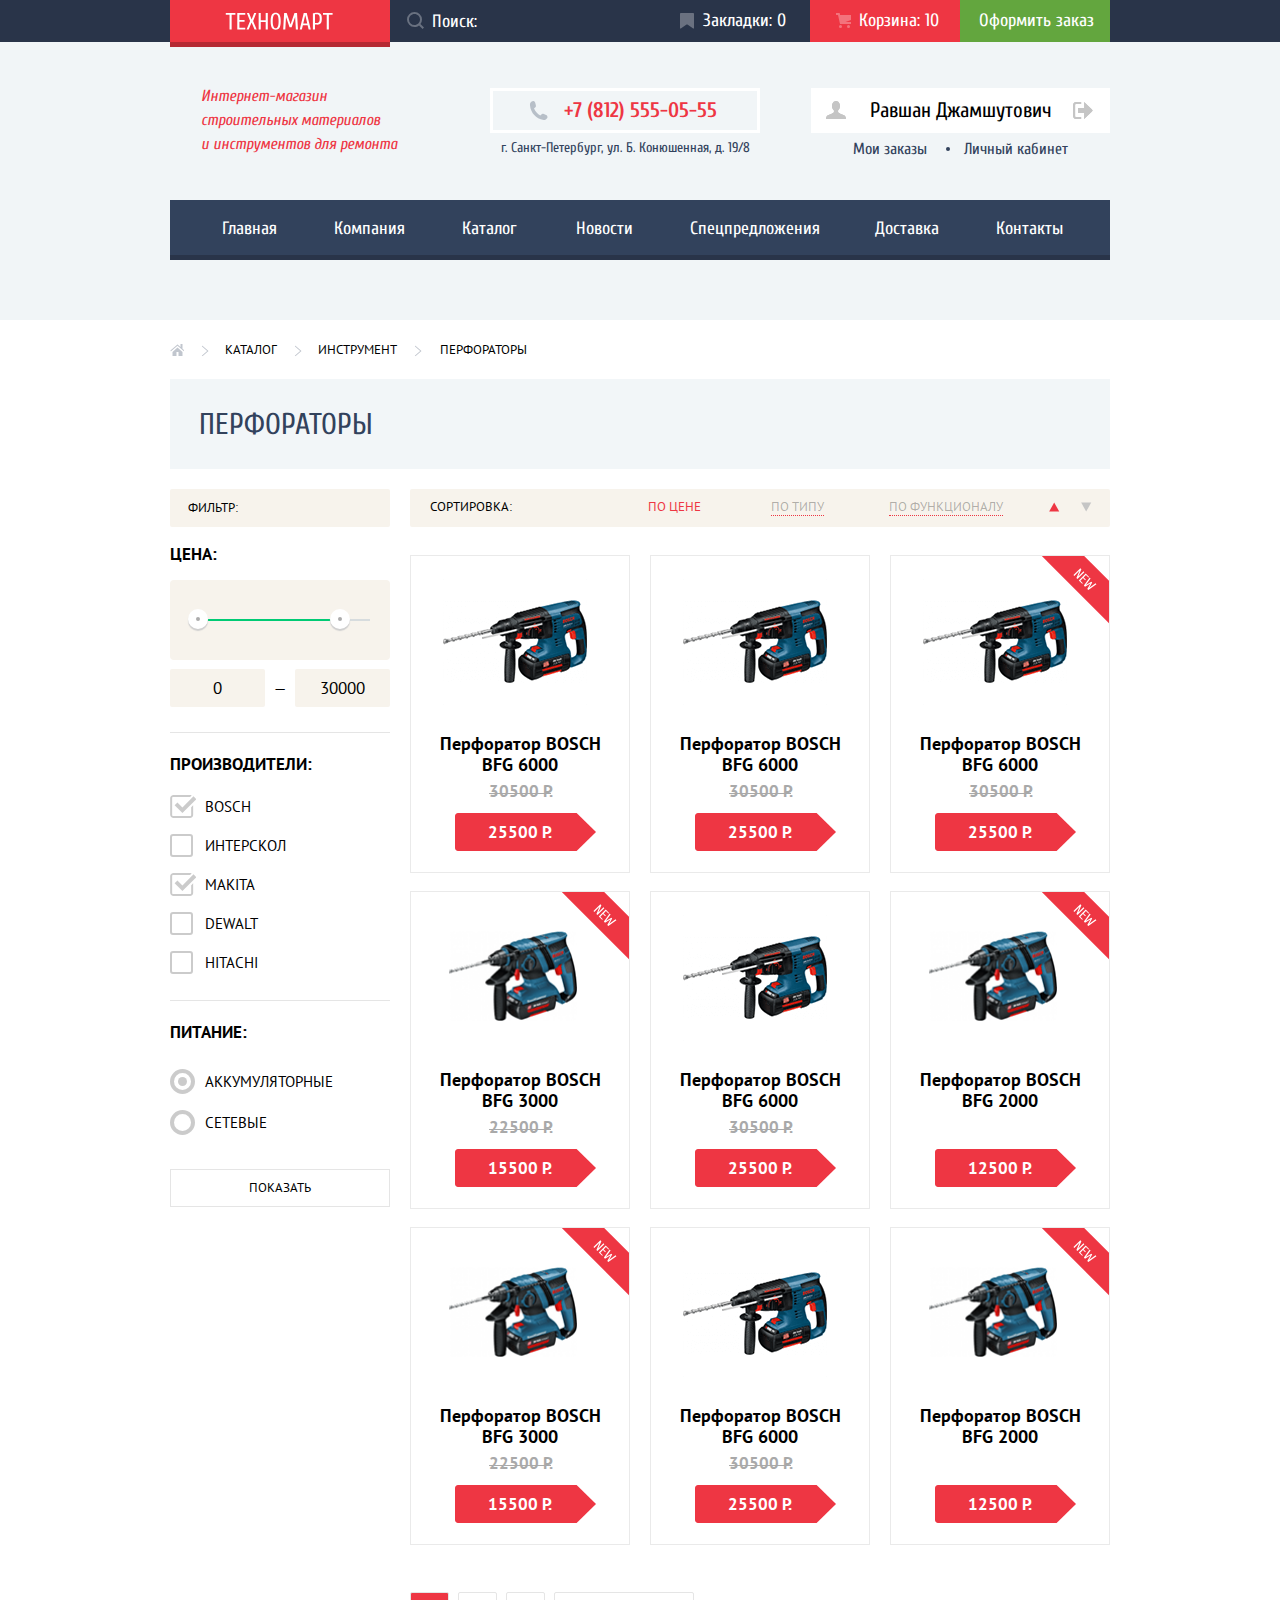
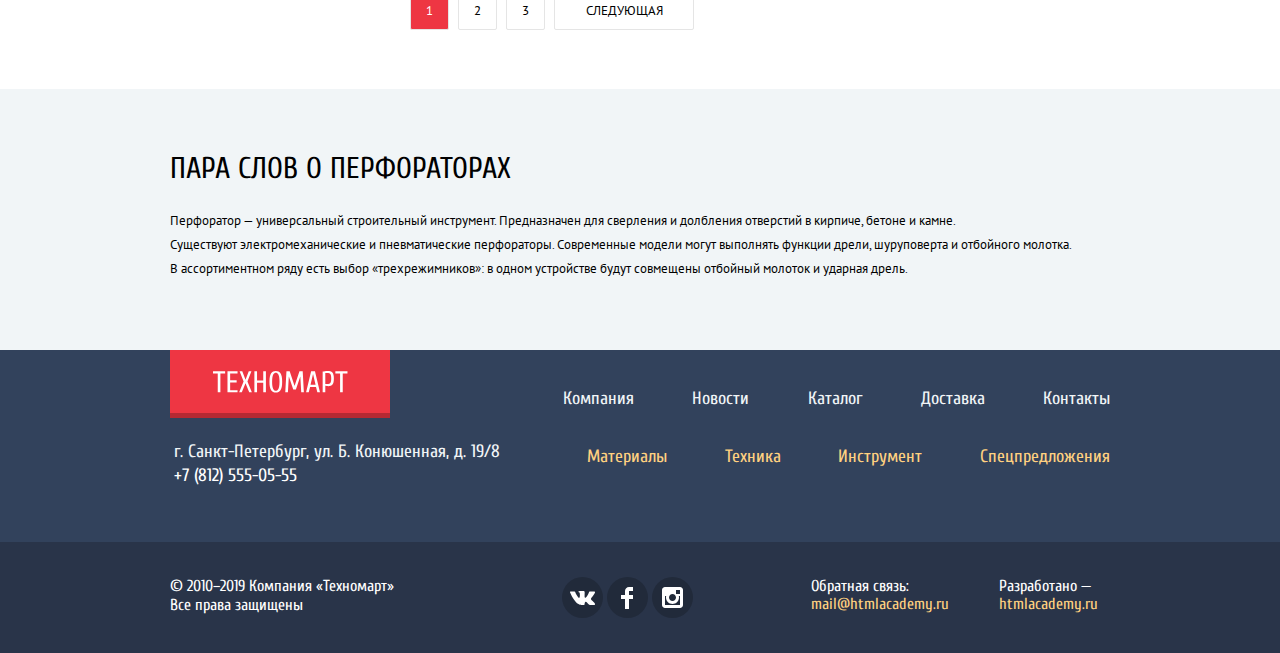
==== commit 3c10a70c: "Поправил вложенность" ====
--- a/catalog.html
+++ b/catalog.html
@@ -14,15 +14,13 @@
     <div class="top-header-site">
       <div class="wrapper">
         <a class="logo-header-site" href="index.html">
-          <img class="text-logo" src="img/logo-technomart-header-text.svg" width="108" height="18"
-            alt="Логотип Техномарта»">
+          <img class="text-logo" src="img/logo-technomart-header-text.svg" width="108" height="18" alt="Логотип Техномарта»">
         </a>
         <form class="form-search" action="https://echo.htmlacademy.ru/" method="get">
           <label class="label-search">
             <input class="input-search" type="search" name="search" placeholder="Поиск:">
             <svg class="icon-search" xmlns="http://www.w3.org/2000/svg" width="17" height="17" viewBox="0 0 17 17">
-              <path fill="#697180"
-                d="M17 15.586l-3.542-3.542A7.465 7.465 0 0 0 15 7.5 7.5 7.5 0 1 0 7.5 15c1.71 0 3.282-.579 4.544-1.542L15.586 17 17 15.586zM2 7.5C2 4.467 4.467 2 7.5 2 10.532 2 13 4.467 13 7.5c0 3.032-2.468 5.5-5.5 5.5A5.506 5.506 0 0 1 2 7.5z" />
+              <path fill="#697180" d="M17 15.586l-3.542-3.542A7.465 7.465 0 0 0 15 7.5 7.5 7.5 0 1 0 7.5 15c1.71 0 3.282-.579 4.544-1.542L15.586 17 17 15.586zM2 7.5C2 4.467 4.467 2 7.5 2 10.532 2 13 4.467 13 7.5c0 3.032-2.468 5.5-5.5 5.5A5.506 5.506 0 0 1 2 7.5z" />
             </svg>
           </label>
         </form>
@@ -45,8 +43,7 @@
         <div class="output-name-user">
           <a class="link-output-name-user" href="#">
             <svg xmlns="http://www.w3.org/2000/svg" width="20" height="18" viewBox="0 0 20 18">
-              <path fill="#c5c5c5"
-                d="M17.881 14.166c-2.144-.735-4.256-1.666-5.207-2.39-.657-.501-.77-1.618-.517-2.415 1.118-.903 1.864-2.477 1.864-4.278C14.021 2.276 12.221 0 10 0S5.979 2.276 5.979 5.083c0 1.801.746 3.374 1.863 4.277.253.798.141 1.915-.517 2.416-.95.724-3.063 1.654-5.207 2.39S0 18 0 18h20s.025-3.099-2.119-3.834z" />
+              <path fill="#c5c5c5" d="M17.881 14.166c-2.144-.735-4.256-1.666-5.207-2.39-.657-.501-.77-1.618-.517-2.415 1.118-.903 1.864-2.477 1.864-4.278C14.021 2.276 12.221 0 10 0S5.979 2.276 5.979 5.083c0 1.801.746 3.374 1.863 4.277.253.798.141 1.915-.517 2.416-.95.724-3.063 1.654-5.207 2.39S0 18 0 18h20s.025-3.099-2.119-3.834z" />
             </svg>
             Равшан Джамшутович
           </a>
@@ -54,8 +51,7 @@
             <svg xmlns="http://www.w3.org/2000/svg" width="21" height="17" viewBox="0 0 21 17">
               <g fill="#c5c5c5">
                 <path fill="#c5c5c5" d="M21 8.5L12.125 0v6h-6v5h6v6z" />
-                <path fill="#c5c5c5"
-                  d="M3.106 13.952V3.048c.018-.376.171-1.057 1.01-1.057h5.027V0H4.116C1.938 0 1.112 1.81 1.087 3.027v10.946C1.112 15.189 1.938 17 4.116 17h5.027v-1.99H4.116c-.839 0-.992-.683-1.01-1.058z" />
+                <path fill="#c5c5c5" d="M3.106 13.952V3.048c.018-.376.171-1.057 1.01-1.057h5.027V0H4.116C1.938 0 1.112 1.81 1.087 3.027v10.946C1.112 15.189 1.938 17 4.116 17h5.027v-1.99H4.116c-.839 0-.992-.683-1.01-1.058z" />
               </g>
             </svg>
           </a>
@@ -172,8 +168,7 @@
                 <label for="acc" class="input-radio checkbox-name-item">Аккумуляторные</label>
               </li>
               <li class="item-power-supply-filter">
-                <input class="input visually-hidden" type="radio" name="power-supply" value="electric-network"
-                  id="electric-network">
+                <input class="input visually-hidden" type="radio" name="power-supply" value="electric-network" id="electric-network">
                 <label for="electric-network" class="input-radio checkbox-name-item">Сетевые</label>
               </li>
             </ul>
@@ -224,8 +219,7 @@
                   <a class="button-buy" href="#">Купить</a>
                   <a class="button-bookmark" href="#">В закладки</a>
                   <figure class="image-box">
-                    <img class="image-product" src="img/snippet-945.png" width="144" height="128"
-                      alt="Перфоратор BOSCH BFG 6000">
+                    <img class="image-product" src="img/snippet-945.png" width="144" height="128" alt="Перфоратор BOSCH BFG 6000">
                   </figure>
                 </div>
                 <p class="old-price">30500</p>
@@ -240,8 +234,7 @@
                   <a class="button-buy" href="#">Купить</a>
                   <a class="button-bookmark" href="#">В закладки</a>
                   <figure class="image-box">
-                    <img class="image-product" src="img/snippet-945.png" width="144" height="128"
-                      alt="Перфоратор BOSCH BFG 6000">
+                    <img class="image-product" src="img/snippet-945.png" width="144" height="128" alt="Перфоратор BOSCH BFG 6000">
                   </figure>
                 </div>
                 <p class="old-price">30500</p>
@@ -256,8 +249,7 @@
                   <a class="button-buy" href="#">Купить</a>
                   <a class="button-bookmark" href="#">В закладки</a>
                   <figure class="image-box">
-                    <img class="image-product" src="img/snippet-945.png" width="144" height="128"
-                      alt="Перфоратор BOSCH BFG 6000">
+                    <img class="image-product" src="img/snippet-945.png" width="144" height="128" alt="Перфоратор BOSCH BFG 6000">
                   </figure>
                 </div>
                 <p class="old-price">30500</p>
@@ -272,8 +264,7 @@
                   <a class="button-buy" href="#">Купить</a>
                   <a class="button-bookmark" href="#">В закладки</a>
                   <figure class="image-box">
-                    <img class="image-product" src="img/snippet-18927.png" width="127" height="112"
-                      alt="Перфоратор BOSCH BFG 3000">
+                    <img class="image-product" src="img/snippet-18927.png" width="127" height="112" alt="Перфоратор BOSCH BFG 3000">
                   </figure>
                 </div>
                 <p class="old-price">22500</p>
@@ -288,8 +279,7 @@
                   <a class="button-buy" href="#">Купить</a>
                   <a class="button-bookmark" href="#">В закладки</a>
                   <figure class="image-box">
-                    <img class="image-product" src="img/snippet-945.png" width="144" height="128"
-                      alt="Перфоратор BOSCH BFG 6000">
+                    <img class="image-product" src="img/snippet-945.png" width="144" height="128" alt="Перфоратор BOSCH BFG 6000">
                   </figure>
                 </div>
                 <p class="old-price">30500</p>
@@ -304,8 +294,7 @@
                   <a class="button-buy" href="#">Купить</a>
                   <a class="button-bookmark" href="#">В закладки</a>
                   <figure class="image-box">
-                    <img class="image-product" src="img/snippet-18927.png" width="127" height="112"
-                      alt="Перфоратор BOSCH BFG 2000">
+                    <img class="image-product" src="img/snippet-18927.png" width="127" height="112" alt="Перфоратор BOSCH BFG 2000">
                   </figure>
                 </div>
                 <p class="old-price"></p>
@@ -320,8 +309,7 @@
                   <a class="button-buy" href="#">Купить</a>
                   <a class="button-bookmark" href="#">В закладки</a>
                   <figure class="image-box">
-                    <img class="image-product" src="img/snippet-18927.png" width="127" height="112"
-                      alt="Перфоратор BOSCH BFG 3000">
+                    <img class="image-product" src="img/snippet-18927.png" width="127" height="112" alt="Перфоратор BOSCH BFG 3000">
                   </figure>
                 </div>
                 <p class="old-price">22500</p>
@@ -336,8 +324,7 @@
                   <a class="button-buy" href="#">Купить</a>
                   <a class="button-bookmark" href="#">В закладки</a>
                   <figure class="image-box">
-                    <img class="image-product" src="img/snippet-945.png" width="144" height="128"
-                      alt="Перфоратор BOSCH BFG 6000">
+                    <img class="image-product" src="img/snippet-945.png" width="144" height="128" alt="Перфоратор BOSCH BFG 6000">
                   </figure>
                 </div>
                 <p class="old-price">30500</p>
@@ -352,8 +339,7 @@
                   <a class="button-buy" href="#">Купить</a>
                   <a class="button-bookmark" href="#">В закладки</a>
                   <figure class="image-box">
-                    <img class="image-product" src="img/snippet-18927.png" width="127" height="112"
-                      alt="Перфоратор BOSCH BFG 2000">
+                    <img class="image-product" src="img/snippet-18927.png" width="127" height="112" alt="Перфоратор BOSCH BFG 2000">
                   </figure>
                 </div>
                 <p class="old-price"></p>
@@ -389,12 +375,9 @@
         <article class="about-perforator">
           <h3 class="second-info-title">Пара слов о перфораторах</h3>
           <div class="content">
-            <p>Перфоратор — универсальный строительный инструмент. Предназначен для&nbsp;сверления и&nbsp;долбления
-              отверстий в&nbsp;кирпиче, бетоне и&nbsp;камне.</p>
-            <p>Существуют электромеханические и&nbsp;пневматические перфораторы. Современные модели могут выполнять
-              функции дрели, шуруповерта и отбойного молотка.</p>
-            <p>В ассортиментном ряду есть выбор «трехрежимников»: в&nbsp;одном устройстве будут совмещены отбойный
-              молоток и&nbsp;ударная дрель.</p>
+            <p>Перфоратор — универсальный строительный инструмент. Предназначен для&nbsp;сверления и&nbsp;долбления отверстий в&nbsp;кирпиче, бетоне и&nbsp;камне.</p>
+            <p>Существуют электромеханические и&nbsp;пневматические перфораторы. Современные модели могут выполнять функции дрели, шуруповерта и отбойного молотка.</p>
+            <p>В ассортиментном ряду есть выбор «трехрежимников»: в&nbsp;одном устройстве будут совмещены отбойный молоток и&nbsp;ударная дрель.</p>
           </div>
         </article>
       </div>
@@ -468,9 +451,11 @@
         </ul>
         <div class="feedback">
           <p class="text">Обратная связь:
-            <a class="link" href="mail@htmlacademy.ru">mail@htmlacademy.ru</a></p>
-          <p class="text">Разработано&nbsp;
-            <a class="link" href="https://htmlacademy.ru/intensive/htmlcss">htmlacademy.ru</a></p>
+            <a class="link" href="mail@htmlacademy.ru">mail@htmlacademy.ru</a>
+          </p>
+          <p class="text">Разработано&nbsp;—
+            <a class="link" href="https://htmlacademy.ru/intensive/htmlcss">htmlacademy.ru</a>
+          </p>
         </div>
       </div>
     </div>
--- a/css/style.min.css
+++ b/css/style.min.css
@@ -1 +1 @@
-:root{--basic-red:#EE3643;--basic-green:#63A63E;--basic-grey:#293449;--basic-greylight:#C5C5C5;--basic-background:#F1F5F7;--wight:#FFF;--special-ylellow:#FFBF47;--second-special-ylellow:#FFC047;--special-blue:#3BBCE3;--special-lilac:#DC91D8;--special-greenlight:#8ED78F;--special-yellowlight:#FFD180;--success:#5FBB2D;--warning:#FFBF47;--error:#BA2732;--text-black:#000;--dark-blue:#161D29;--nav-blue:#32425C;--nav-active:#1D2739;--nav-shadow:#293449;--border-card:#EAEAEA;--backgraund-popular:#F9F5F0;--buy-button-shadow:#367315;--buy-button-active:#518534;--old-price:#A9A9A9;--title-background:#F2F6F8;--filter-background:#F7F3EC;--border-button-catalog:#E5E5E5;--buttoms-panel:#F1F1F1;--logo-shadow:#b52933;--logo-shadow-active:#8d1e26;--background-social:#212A3A;--scale:#d7dcde;--scale-bar:#00ca74;--tiggle:#ABABAB;--shadow-tiggle:#cfcfcf;--checkbox:#b5b5b5;--design-button-focus:#CA2C37;--card-shadow:rgba(0,0,0,0.15);--tile-none:rgba(255,255,255,0.3);--tile-active:rgba(169,169,169,0.3);--tile-hover:rgba(197,197,197,0.3);--semi-transparent:rgba(255,255,255,0.5);--styly-button:rgba(0,0,0,0.3);--shadow-message-buy:rgba(41,52,73,0.75);--first-font:Cuprum,Arial,sans-serif;--second-font:"PT Sans",Arial,sans-serif}body{min-width:960px;margin:0;padding:0;font-weight:400;font-size:18px;line-height:24px;font-family:var(--first-font, "Arial", sans-serif);color:var(--Text-black,black);background-color:var(--Wight,white)}*,::before,::after{box-sizing:inherit}html{box-sizing:border-box}.content-box-component{box-sizing:content-box}a{text-decoration:none;color:var(--Wight,white)}img{max-width:100%;height:auto}.visually-hidden{position:absolute;clip:rect(0 0 0 0);width:1px;height:1px;margin:-1px}.page{height:100%}.page-body{display:grid;grid-template-rows:min-content 1fr min-content;align-content:start;min-height:100%}.header-site{display:flex;flex-direction:column;background-color:var(--basic-background,lightblue)}.top-header-site{display:flex;font-weight:400;font-size:18px;line-height:24px;color:var(--Wight,white);background-color:var(--basic-grey,darkblue)}.wrapper{display:inherit;width:940px;margin:0 auto}.trade-header-site{display:flex;flex-wrap:wrap;align-items:center;width:450px;height:100%}.logo-header-site{position:relative;display:block;width:220px;height:42px;padding:12px 57px 17px 55px;background-color:var(--basic-red,red)}.logo-header-site::after{position:absolute;left:0;bottom:-5px;display:block;width:100%;height:5px;background-color:var(--logo-shadow,darkred);content:""}.logo-header-site[href]:active{background-color:var(--error,darkred)}.logo-header-site[href]:active::after{background-color:var(--logo-shadow-active,darkred)}.form-search{position:relative;flex-grow:1}.input-search::-moz-placeholder{color:var(--wight,white);opacity:1}.input-search::-webkit-input-placeholder{color:var(--wight,white)}.input-search{width:100%;height:100%;padding-left:42px;font:inherit;outline:none;border:none;background-color:transparent}.input-search:focus{color:var(--text-black,black);background-color:var(--wight,white)}.icon-search{position:absolute;top:12px;left:17px;width:17px;height:17px;margin:0;padding:0;pointer-events:none}.input-search:hover ~ .icon-search path{fill:var(--wight,white)}.input-search:focus ~ .icon-search path{fill:var(--basic-red,red)}.trade-header-site .link{position:relative;display:block;min-width:150px;padding-top:9px;padding-bottom:9px}.trade-header-site .link:focus{outline:none}.trade-header-site .active{background-color:var(--basic-red,red)}.link-bookmarked{padding-left:43px}.link-bookmarked::before{position:absolute;top:13px;left:20px;width:14px;height:16px;background-image:url(../img/icon-bookmark.svg);background-repeat:no-repeat;background-position:0 0;opacity:.3;content:""}.link-bascet{padding-left:49px}.link-bascet::before{position:absolute;top:13px;left:26px;width:15px;height:15px;background-image:url(../img/icon-cart.svg);background-repeat:no-repeat;background-position:0 0;opacity:.3;content:""}.trade-header-site .link:hover::before,.trade-header-site .link:focus::before{opacity:1}.trade-header-site .link:active::before{opacity:.3}.link-bookmarked:active,.link-bascet:active{color:var(--semi-transparent);background-color:var(--dark-blue,darkblue)}.trade-header-site .link-arrange{flex-grow:0;padding-right:16px;padding-left:19px;background-color:var(--basic-green,lightgreen)}.link-arrange:focus,.link-arrange:hover{background-color:var(--success,green);outline:none}.link-arrange:active{color:rgba(255,255,255,0.5);background-color:var(--basic-green,lightgreen)}.trade-header-site .not-empty{background-color:var(--basic-red,red)}.trade-header-site .not-empty:active{background-color:var(--error,darkred)}.center-header-site{display:flex;flex-wrap:wrap;min-height:158px;padding-top:46px;padding-bottom:40px}.center-header-site.logged-in{padding-bottom:26px}.text-center-header-site{display:block;width:197px;margin:0;margin-top:-4px;margin-left:31px;padding:0;font-style:italic;font-weight:400;font-size:16px;line-height:24px;color:var(--basic-red,red)}.contact-header-site{margin-left:92px}.contact-header-site .tel{position:relative;display:inline-block;width:270px;min-height:45px;padding:4px 36px 5px 71px;font-weight:700;font-size:21px;line-height:30px;font-family:var(--first-font, "Arial", sans-serif);vertical-align:middle;color:var(--basic-red,red);border:3px solid var(--wight,white)}.contact-header-site .tel:before{position:absolute;top:10px;left:36px;width:19px;height:19px;background-image:url(../img/icon-phone.svg);background-repeat:no-repeat;background-position:0 0;content:""}.contact-header-site .adress{max-width:270px;margin:0;margin-top:3px;font-weight:400;font-size:14px;line-height:24px;text-align:center;color:var(--nav-blue,darkblue)}.entrace{display:flex;justify-content:end;flex-wrap:wrap;max-width:299px;margin:0;margin-left:auto;padding:0;list-style-type:none}.entrace .entrace-link{position:relative;padding:12px 27px 12px 45px}.entrace-link svg{position:absolute;top:13px;left:19px;width:20px;height:17px;background-image:url(../img/icon-login.svg);background-repeat:no-repeat;background-position:0 0}.entrace-link:hover path,.entrace-link:focus path{fill:var(--basic-grey,darkgray)}.entrace-link:active path{fill:var(--basic-greylight,gray)}.entrace .registration-link{margin-left:10px;padding:12px 24px}.entrace .link{display:block;font-weight:400;font-size:21px;line-height:21px;text-align:center;color:var(--text-black,black);background-color:var(--wight,white)}.entrace .link:hover,.entrace .link:focus{color:var(--basic-red,red);outline:none}.entrace .link:active{color:var(--basic-greylight,lightgray)}.output-name-user{position:relative;width:299px;padding:12px 0;font-weight:400;font-size:21px;line-height:21px;text-align:center;background-color:var(--wight,white)}.output-name-user .link-output-name-user{color:var(--text-black,black)}.link-output-name-user svg{position:absolute;top:13px;left:15px;width:20px;height:18px;background-image:url(../img/icon-user.svg);background-repeat:no-repeat;background-position:0 0}.output-name-user .log-out{position:absolute;top:14px;right:18px;width:20px;height:17px;background-image:url(../img/icon-logout.svg);background-repeat:no-repeat;background-position:0 0}.output-name-user .link-output-name-user:focus{outline:none}.link-output-name-user:focus path,.link-output-name-user:hover path{fill:var(--basic-grey,darkgray)}.link-output-name-user:active path{fill:var(--basic-greylight,gray)}.output-name-user .log-out:focus{outline:none}.output-name-user .log-out:hover path,.output-name-user .log-out:focus path{fill:var(--basic-grey,darkgray)}.output-name-user .log-out:active path{fill:var(--basic-greylight,gray)}.link-output-name-user:active{color:var(--basic-greylight,gray)}.person{margin-left:auto}.nav-person{display:flex;flex-wrap:wrap;justify-content:center;align-items:center;max-width:299px;margin:0;margin-top:4px;padding:0;list-style-type:none}.nav-person li:not(:last-child)::after{display:inline-block;width:4px;height:4px;margin:0 14px;margin-bottom:2px;vertical-align:middle;background-color:var(--nav-blue,darkblue);border-radius:50%;content:""}.nav-person .link{font-weight:400;font-size:16px;line-height:18px;color:var(--nav-blue,darkblue);background-color:transparent}.nav-person .link:hover,.nav-person .link:focus{color:var(--basic-red,red);outline:none}.nav-person .link:active{color:var(--basic-greylight,lightgray)}.bottom-header-site{padding-bottom:60px}.nav-header-site{display:flex;flex-wrap:wrap;justify-content:center;width:100%;margin:0;padding:0;padding-right:19px;padding-left:24px;list-style-type:none;box-shadow:inset 0 -5px 0 var(--nav-shadow,darkblue);background-color:var(--nav-blue,blue)}.nav-header-site .nav-item{flex-grow:1;flex-shrink:0}.nav-header-site .link{display:block;padding:17px 28px 19px;font-weight:400;font-size:18px;line-height:24px;font-family:var(--first-font, "Arial", sans-serif);text-align:center;box-shadow:inset 0 -5px 0 var(--nav-shadow,darkblue);background-color:var(--nav-blue,blue)}.nav-item:nth-child(4) .link{padding-right:26px;padding-left:30px}.nav-item:nth-child(5) .link{padding-right:26px;padding-left:30px}.nav-header-site .link[href]:focus,.nav-header-site .link[href]:hover{background-color:var(--nav-shadow);outline:none}.nav-header-site .link[href]:active{color:var(--semi-transparent,gray);box-shadow:inset 0 -5px 0 var(--nav-shadow,darkblue);background-color:var(--nav-active,darkblue)}.footer-site{font-weight:400;font-size:18px;line-height:24px;background-color:var(--nav-blue,blue)}.top-footer-site{padding-bottom:54px}.first-line-footer-site{display:flex;flex-wrap:wrap;justify-content:space-between}.logo-footer-site{position:relative;display:block;width:220px;height:68px;padding:20px 42px 25px;background-color:var(--basic-red,red)}.logo-footer-site[href]:active{background-color:var(--error,darkred)}.logo-footer-site::after{position:absolute;bottom:0;left:0;display:block;width:100%;height:5px;background-color:var(--logo-shadow,darkred);content:""}.logo-footer-site[href]:active::after{background-color:var(--logo-shadow-active,darkred)}.adress-footer-site{max-width:330px;margin-top:22px;margin-bottom:0;padding-left:4px;color:var(--basic-background,white)}.nav-footer-site{display:flex;flex-wrap:wrap;justify-content:space-between;width:547px;margin:0;margin-top:37px;padding:0;list-style-type:none}.nav-footer-site .link{margin:0;margin-right:5px;color:var(--basic-background,white)}.item-nav-footer-site:last-child .link{margin:0}.nav-footer-site .link[href]:hover,.nav-footer-site .link[href]:focus{text-decoration:underline;outline:none}.nav-footer-site .link[href]:active{text-decoration:none;color:var(--semi-transparent,gray)}.second-line-footer-site{display:flex;flex-wrap:wrap;justify-content:space-between}.trade-footer-site{display:flex;flex-wrap:wrap;justify-content:space-between;width:523px;margin:0;margin-top:27px;padding:0;list-style-type:none}.trade-footer-site .link{margin:0;margin-right:0;color:var(--special-yellowlight,lightyellow)}.trade-footer-site .link:hover,.trade-footer-site .link:focus{text-decoration:underline;outline:none}.trade-footer-site .link:active{text-decoration:none;opacity:.5}.bottom-footer-site{display:flex;padding-top:35px;padding-bottom:35px;background-color:var(--nav-shadow,darkblue)}.copyright-footer-site{max-width:227px;margin:0;font-weight:400;font-size:16px;line-height:19px;color:var(--wight,white)}.social-footer-site{display:flex;flex-wrap:wrap;margin:0;margin-left:165px;padding:0;list-style-type:none}.social-footer-site .link{display:inline-block;width:41px;height:41px;margin-right:4px;vertical-align:middle;border-radius:50%;background-color:var(--background-social,darkblue)}.item-social-footer-site:last-of-type .link{margin-right:0}.social-footer-site .link:hover,.social-footer-site .link:focus,.social-footer-site .link:active{background-color:var(--basic-red,red);outline:none}.social-footer-site .link.vc{display:block;background-image:url(../img/icon-vk.svg);background-repeat:no-repeat;background-position:8px 13px;background-size:26px 15px}.social-footer-site .link.fb{display:block;background-image:url(../img/icon-fb.svg);background-repeat:no-repeat;background-position:14px 10px;background-size:12px 22px}.social-footer-site .link.instagram{display:block;background-image:url(../img/icon-insta.svg);background-repeat:no-repeat;background-position:10px 10px;background-size:21px 21px}.feedback{display:flex;flex-wrap:wrap;flex-shrink:0;max-width:300px;margin-left:auto}.feedback .text:nth-child(1){width:137px;margin-right:51px;padding-left:0}.feedback .text:nth-child(2){width:111px}.feedback .text{display:inline-block;margin:0;font-weight:400;font-size:16px;line-height:18px;vertical-align:middle;color:var(--wight,white)}.feedback .link{font-weight:400;font-size:16px;line-height:18px;color:var(--special-yellowlight,lightyellow)}.feedback .link:hover,.feedback .link:focus{text-decoration:underline;outline:none}.feedback .link:active{color:var(--basic-red);text-decoration:none}.main-index{padding-top:60px;padding-bottom:71px}.promo{display:grid;align-content:start;grid-gap:20px;grid-template-columns:1fr 1fr 1fr;min-height:409px}.info-tile{position:relative;width:300px;min-height:123px;padding:20px 23px}.info-tile .name-tile{width:150px;margin:0;margin-bottom:14px;font-weight:700;font-size:24px;line-height:30px;color:var(--wight,white)}.new::after{position:absolute;top:1px;right:1px;z-index:2;width:70px;height:70px;background-image:url(../img/new.svg);background-repeat:no-repeat;background-position:0 0;content:""}.info-tile.new::after{top:0;right:0}.info-tile .button-tile{display:block;width:135px;padding:10px 5px;font-weight:400;font-size:14px;line-height:18px;text-align:center;text-transform:uppercase;background-color:var(--tile-none,red)}.info-tile .button-tile:hover,.info-tile .button-tile:focus{background-color:var(--tile-hover,red);outline:none}.info-tile .button-tile:active{background-color:var(--tile-active,red)}.tile-material{background-color:var(--special-ylellow,yellow);background-image:url(../img/icon-1.svg);background-repeat:no-repeat;background-position:213px 31px;background-size:44px 65px}.tile-tools{background-color:var(--special-blue,lightblue);background-image:url(../img/icon-2.svg);background-repeat:no-repeat;background-position:194px 34px;background-size:75px 61px}.tile-technics{background-color:var(--special-lilac,purple);background-image:url(../img/icon-3.svg);background-repeat:no-repeat;background-position:191px 31px;background-size:78px 62px}.tile-sale{background-color:var(--special-greenlight,lightgreen);background-image:url(../img/icon-4.svg);background-repeat:no-repeat;background-position:196px 26px;background-size:59px 72px}.tile-delivery{background-color:var(--second-special-ylellow,yellow);background-image:url(../img/icon-5.svg);background-repeat:no-repeat;background-position:191px 32px;background-size:78px 63px}.slider-promo{grid-column:1/3;grid-row:2/4;position:relative;width:620px;min-height:266px;margin:0}.slide-promo{display:none;flex-direction:column;align-items:flex-start;height:266px;margin:0}.slide-promo.slide-current{display:flex}.slide-promo .title{margin:0;margin-top:23px;margin-left:24px;font-weight:700;font-size:36px;line-height:36px;color:var(--wight,white);text-transform:uppercase;background-color:transparent}.slide-promo .description{margin-top:5px;margin-left:24px;font-weight:400;font-size:18px;line-height:24px;color:var(--wight,white);background-color:transparent}.management-slider-promo-off{display:none}.management-slider-promo .button{margin:0;padding:0;border:0;cursor:pointer}.management-slider-promo-arrows .button{position:absolute;top:120px;left:24px;width:22px;height:39px;background-color:transparent;background-image:url(../img/icon-left.svg);background-repeat:no-repeat;background-position:0 0}.management-slider-promo-arrows .right-arrow-button{left:auto;right:20px;background-image:url(../img/icon-right.svg)}.management-slider-promo-round{position:absolute;bottom:36px;left:50%;display:flex;justify-content:space-between;margin:0;margin-left:-15px;padding:0}.management-slider-promo-round .button{display:inline-block;width:10px;height:10px;vertical-align:middle;border-radius:50%;background-color:var(--wight,white)}.management-slider-promo-round .button:not(:last-child){margin-right:10px}.management-slider-promo-round .button:focus{outline:1px solid #000;outline-offset:2px}.management-slider-promo-round .button:hover{outline:none}.management-slider-promo-round .button:active{outline:none}.management-slider-promo-round .button.current{width:10px;height:10px;border:2px solid var(--wight,white);border-radius:50%;background-color:var(--basic-red,red)}.slide-promo .design-button{min-width:192px;margin-top:auto;margin-bottom:27px;margin-left:24px}.design-button{display:inline-block;padding:3px;padding-top:11px;padding-bottom:9px;font-weight:400;font-size:14px;line-height:18px;font-family:var(--first-font, "Arial", sans-serif);text-align:center;vertical-align:middle;text-transform:uppercase;color:var(--wight,white);background-color:var(--basic-red,red);outline:none;border:none}.design-button:focus,.design-button:hover{background-color:var(--design-button-focus,darkred);outline:none}.design-button:active{background-color:var(--error,darkred)}.slide-drill{background-color:var(--basic-grey,gray);background-image:url(../img/slide-drill.jpg);background-position:top center;background-repeat:no-repeat}.slide-perforator{background-color:var(--basic-grey,gray);background-image:url(../img/slide-perforator.jpg);background-position:top center;background-repeat:no-repeat}.popular-products{margin-top:58px}.popular-products .top-section{display:flex;flex-wrap:wrap;align-items:center;padding:25px 0;padding-right:14px;padding-left:28px;background-color:var(--backgraund-popular,lightgray)}.popular-products .title-section{margin:0;margin-right:auto;font-weight:400;font-size:30px;line-height:30px;text-transform:uppercase;color:var(--nav-blue,blue)}.popular-products .design-button{width:192px}.popular-product{display:flex;flex-wrap:wrap;justify-content:flex-start;margin:0;margin-top:20px;padding:0;list-style-type:none}.item-product{position:relative;width:220px;min-height:318px}.popular-product .item-product{margin-right:20px}.popular-product .item-product:nth-child(4n){margin:0}.popular-product .item-product:nth-child(n+5){margin-top:20px}.card-product{display:flex;flex-direction:column;justify-content:flex-end;align-items:center;width:100%;height:100%;min-height:inherit;background-color:var(--wight,white);border:1px solid var(--border-card)}.card-product:hover{box-shadow:0 4px 20px var(--card-shadow,lightgray)}.image-box{position:absolute;top:0;left:0;z-index:1;width:218px;height:100%;margin:0;background-color:var(--wight,white);object-fit:contain}.card-product:hover .image-box{z-index:0;opacity:.1}.button-buy:focus ~ .image-box,.button-bookmark:focus ~ .image-box{z-index:0;opacity:.1}.button-buy{position:relative;z-index:1;display:block;width:135px;margin:0 auto;margin-top:38px;margin-bottom:10px;padding:10px 0 10px 52px;font-weight:400;font-size:14px;line-height:18px;text-transform:uppercase;color:var(--wight,white);box-shadow:inset 0 -3px 0 var(--buy-button-shadow,green);background-color:var(--basic-green);border-radius:2px}.button-buy::before{position:absolute;top:10px;left:30px;width:15px;height:15px;background-image:url(../img/icon-cart.svg);background-repeat:no-repeat;background-position:0 0;opacity:.3;content:""}.button-buy:focus,.button-buy:hover{background-color:var(--success,lightgreen);outline:none}.button-buy:active{background-color:var(--buy-button-active,darkgreen)}.button-bookmark{position:relative;z-index:1;display:block;width:135px;margin:0 auto;padding:8px 10px 6px;font-weight:400;font-size:14px;line-height:18px;text-align:center;text-transform:uppercase;color:var(--nav-blue,blue);background-color:transparent;border:3px solid var(--basic-green,green);border-radius:2px}.button-bookmark:focus,.button-bookmark:hover{border-color:var(--nav-blue,blue);outline:none}.button-bookmark:active{opacity:.5}.card-product .title{margin:0;margin-bottom:7px;padding:0 5px;font-weight:700;font-size:18px;line-height:21px;font-family:var(--second-font, "Arial", sans-serif);text-align:center;color:var(--text-black,black)}.layer-card{position:relative;order:-1;width:218px;min-height:170px;margin-bottom:auto}.card-product .old-price{position:relative;display:block;min-height:18px;margin:0;margin-bottom:13px;font-weight:700;font-size:17px;line-height:18px;font-family:var(--second-font, "Arial", sans-serif);text-align:center;text-transform:uppercase;color:var(--old-price,gray)}.card-product .old-price::before{position:absolute;top:11px;left:0;display:block;width:100%;height:1px;background-color:var(--old-price,gray);content:""}.old-price:not(:empty)::after,.new-price:not(:empty)::after{letter-spacing:-2px;content:"\00a0\00a0 Р."}.card-product .new-price{display:block;min-width:141px;min-height:38px;margin:0;margin-bottom:21px;margin-left:11px;padding:10px 15px 10px 2px;font-weight:700;font-size:17px;line-height:18px;font-family:var(--second-font, "Arial", sans-serif);text-align:center;text-transform:uppercase;color:var(--wight,white);background-color:var(--basic-red,red);background-image:url(../img/red-button.svg);background-size:100% 100%;background-position:0 0;background-repeat:no-repeat}.image-product[src="img/snippet-32961.png"]{width:100%;margin-top:4px;padding-right:17px;padding-left:15px}.image-product[src="img/snippet-18927.png"]{width:100%;padding-top:28px;padding-right:52px;padding-left:38px}.image-product[src="img/snippet-945.png"]{width:100%;padding-top:22px;padding-right:42px;padding-left:32px}.popular-vendors{margin-top:71px;margin-bottom:70px}.popular-vendors .top-section{display:flex;flex-wrap:wrap;align-items:center;padding:25px 0;padding-right:19px;padding-left:28px;background-color:var(--backgraund-popular,lightgray)}.popular-vendors .design-button{width:192px}.popular-vendors .title{margin:0;margin-right:auto;font-weight:400;font-size:30px;line-height:30px;text-transform:uppercase;color:var(--nav-blue,blue)}.popular-vendor{display:flex;flex-wrap:wrap;justify-content:flex-start;margin:0;margin-top:20px;padding:0;list-style-type:none}.popular-vendor .vendor{display:flex;justify-content:center;align-items:center;width:220px;height:145px;margin-bottom:20px;background:var(--wight,white);border:1px solid var(--border-card,gray)}.item-popular-vendor:not(:nth-child(4n)) .vendor{margin-right:20px}.item-popular-vendor:nth-last-child(-n+4) .vendor{margin-bottom:0}.item-popular-vendor:nth-child(1) .vendor{padding-top:2px}.item-popular-vendor:nth-child(2) .vendor{padding-bottom:3px}.item-popular-vendor:nth-child(3) .vendor{padding-bottom:3px}.item-popular-vendor:nth-child(4) .vendor{padding-right:1px;padding-bottom:12px}.item-popular-vendor:nth-child(5) .vendor{padding-top:3px;padding-left:5px}.item-popular-vendor:nth-child(6) .vendor{padding-right:3px}.item-popular-vendor:nth-child(7) .vendor{margin-top:1px;padding-left:1px}.item-popular-vendor:nth-child(8) .vendor{padding-top:1px}.popular-vendor .vendor:focus,.popular-vendor .vendor:hover{box-shadow:0 4px 20px var(--card-shadow,lightgray);outline:none}.popular-vendor .vendor:active{opacity:.5}.service{background-color:var(--basic-background,lightblue)}.service .wrapper{position:relative;padding-top:64px;padding-bottom:20px}.header-service{margin:0;margin-bottom:70px;width:400px}.service .title{margin:0;font-weight:400;font-size:30px;line-height:30px;text-transform:uppercase;color:var(--text-black,black)}.service .text{margin:0;margin-top:25px;font-size:13px;line-height:24px;font-family:var(--second-font, "Arial", sans-serif);color:var(--text-black,black)}.service-slider{display:flex}.buttons-slider-service{position:relative;display:flex;flex-direction:column;align-items:stretch;width:240px;margin:0;margin-right:80px;padding:0;list-style-type:none}.service-slider .buttons-slider-service-off{display:none}.buttons-slider-service:after{position:absolute;top:-45px;right:0;width:10px;height:279px;background-color:transparent;background-image:url(../img/layer118.png);background-repeat:no-repeat;background-position:0 0;pointer-events:none;content:""}.button-slider-service{display:block;width:240px;min-height:62px;padding:13px 0 17px 22px;font-weight:700;font-size:21px;line-height:30px;font-family:var(--first-font, "Arial", sans-serif);text-align:left;background-color:var(--nav-blue,darkblue);color:var(--wight,white);box-shadow:0 1px 0 #293449,inset 0 1px 0 #405069;border:none;outline:none}.button-slider-service:focus,.button-slider-service:hover{border:none;outline:none;background-color:var(--nav-shadow,darkblue)}.button-slider-service.button-current{color:var(--nav-blue,darkblue);background-color:var(--wight,white);box-shadow:0 1px 0 var(--wight,white),inset 0 1px 0 var(--wight,white)}.slides-service{flex-grow:1;margin:0;padding:0;list-style-type:none}.slide-delivery::after{position:absolute;left:151px;top:20px;width:468px;height:261px;background-color:transparent;background-image:url(../img/layer131_1.png);background-repeat:no-repeat;background-position:0 0;pointer-events:none;content:""}.slide-warranty::after{position:absolute;left:165px;top:-2px;width:389px;height:283px;background-color:transparent;background-image:url(../img/layer130-2.png);background-repeat:no-repeat;background-position:0 0;pointer-events:none;content:""}.slide-credit::after{position:absolute;left:165px;top:0;width:465px;height:285px;background-color:transparent;background-image:url(../img/layer119-3.png);background-repeat:no-repeat;background-position:0 0;pointer-events:none;content:""}.slide-service{position:relative;display:none;min-height:265px}.slide-service .slide-title{position:relative;z-index:1;margin:0;font-weight:400;font-size:30px;line-height:30px;text-transform:uppercase;color:var(--nav-blue,darkblue)}.slide-service .text{position:relative;z-index:1;width:313px;font-weight:400;font-size:13px;line-height:25px;font-family:var(--second-font, "Arial", sans-serif);color:var(--text-black,black)}.slide-credit .design-button{min-width:195px;margin-top:26px;border-radius:2px}.slide-service.slide-current{display:block}.bottom-main{display:flex;width:100%;margin-top:70px}.about-me{display:flex;flex-direction:column;width:478px}.contact{display:flex;flex-direction:column;width:300px;margin-left:auto}.bottom-main .title{margin:0;font-weight:400;font-size:30px;line-height:30px;text-transform:uppercase;color:var(--text-black,black)}.bottom-main .text{margin:0;margin-top:24px;margin-bottom:3px;font-weight:400;font-size:13px;line-height:24px;font-family:var(--second-font, "Arial", sans-serif);color:var(--text-black,black)}.bottom-main .text:last-of-type{margin-bottom:0}.bottom-main .carrier{margin:0;padding:0;padding-top:1px;list-style-type:none}.carrier .name-partner{margin:0;margin-bottom:12px;padding:0}.carrier .name-partner:last-child{margin:0;margin-bottom:20px}.carrier .name-partner::before{display:inline-block;width:25px;height:2px;margin-right:9px;margin-bottom:10px;vertical-align:bottom;background-color:var(--basic-red,red);content:""}.carrier .name-partner:first-child:before{margin-bottom:8px}.carrier .name-partner:last-child::before{margin-bottom:12px}.carrier .link{font-weight:400;font-size:18px;line-height:24px;font-family:var(--first-font, "Arial", sans-serif);color:var(--text-black,black)}.about-me .design-button{width:220px;margin-top:auto}.contact .design-button{width:300px;margin-top:auto}.map{display:block;width:300px;height:158px;margin-top:32px;margin-bottom:25px;background-color:var(--basic-greylight,gray);background-image:url(../img/lay5.png)}.page-catalog{display:grid;align-content:start;grid-template-columns:220px 1fr;padding-bottom:59px}.main-title{grid-column:1 / -1;min-height:89px;margin:0;margin-bottom:20px;padding:31px 10px 29px 29px;font-weight:400;font-size:30px;line-height:30px;text-transform:uppercase;color:var(--nav-blue,darkblue);background-color:var(--title-background,lightblue)}.breadcrumbs{grid-column:1 / -1;padding:21px 0 19px;min-height:59px}.breadcrumbs-list{display:flex;flex-wrap:wrap;margin:0;padding:0;list-style-type:none}.breadcrumbs .link{position:relative;display:block;margin-right:41px;font-weight:400;font-size:13px;line-height:18px;font-family:var(--second-font, "Arial", sans-serif);text-transform:uppercase;color:var(--text-black,black);background-color:transparent}.item-breadcrumb:first-child .link{width:14px;height:18px;background-color:transparent;background-image:url(../img/icon-home.svg);background-repeat:no-repeat;background-position:center}.item-breadcrumb:last-child .link{margin-left:2px;pointer-events:none;cursor:default}.item-breadcrumb:not(:last-child) .link::after{position:absolute;right:-25px;bottom:2px;width:8px;height:12px;background-color:transparent;background-image:url(../img/icon-right-small.svg);background-repeat:no-repeat;background-position:0 0;pointer-events:none;content:""}.filter{width:220px}.filter .main-section-title{display:block;width:100%;min-height:38px;margin:0;padding:10px 18px;font-weight:400;font-size:13px;line-height:18px;font-family:var(--second-font, "Arial", sans-serif);text-transform:uppercase;color:var(--text-black,black);background-color:var(--filter-background,gray);border-radius:2px}.section-title{width:100%;margin:0;padding:0;font-weight:700;font-size:17px;line-height:30px;font-family:var(--second-font, "Arial", sans-serif);text-transform:uppercase}.style-fieldset{width:100%;margin:0;padding:0;border:none}.form-filter{width:100%;margin-top:12px}.price-filter{width:inherit;margin-top:11px}.range-controls{position:relative;height:80px;margin-bottom:9px;padding:39px 20px;background-color:var(--filter-background,gray);border-radius:4px}.range-controls .scale{height:2px;background-color:var(--scale,darkgray)}.range-controls .bar{width:80%;height:2px;background-color:var(--scale-bar,green)}.range-controls .toggle{position:absolute;top:29px;left:0;width:20px;height:20px;padding:0;border:8px solid var(--wight,white);background-color:var(--tiggle,lightgray);border-radius:50%;box-shadow:0 2px 1px 0 var(--shadow-tiggle,darkgray);cursor:grabbing}.range-controls .toggle-min{left:18px}.range-controls .toggle-max{left:160px}.price-controls{position:relative;display:flex;justify-content:space-between;margin:0;padding:0}.price-controls .input::-webkit-outer-spin-button,.price-controls .input::-webkit-inner-spin-button{-webkit-appearance:none;margin:0}.price-controls .input[type=number]{-moz-appearance:textfield}.price-controls .input{width:95px;height:38px;margin:0;padding:10px;font-weight:400;font-size:17px;line-height:17px;font-family:var(--second-font, "Arial", sans-serif);text-align:center;border:none;border-radius:2px;background-color:var(--filter-background)}.price-controls::after{position:absolute;bottom:0;left:50%;display:block;width:30px;height:18px;margin-left:-15px;font-weight:400;font-size:16px;line-height:1px;text-align:center;content:"—"}.brend{margin-top:42px}.style-fieldset:not(:first-child) .section-title{position:relative}.style-fieldset .section-title::after{position:absolute;top:-17px;left:0;display:block;width:100%;height:1px;background-color:var(--border-button-catalog,darkgray);content:""}.brend .list-brend{margin:0;padding:0;padding-top:18px;list-style-type:none}.brend .checkbox-brend{margin:0}.item-brend-filter:not(:last-child) .checkbox-brend{margin-bottom:20px}.checkbox-brend::before{position:absolute;top:-2px;left:0;width:23px;height:23px;border:2px solid var(--checkbox,darkgray);border-radius:3px;opacity:.7;content:""}.form-filter .input:checked + .checkbox-brend::before{position:absolute;top:-2px;width:26px;height:23px;border:none;background-image:url(../img/checkbox-on.svg);background-repeat:no-repeat;background-position:0 0;opacity:.7;content:""}.form-filter .checkbox-brend:hover::before,.form-filter .input:focus + .checkbox-brend::before,.form-filter .input:checked + .checkbox-brend:hover::before,.form-filter .input:checked:focus + .checkbox-brend::before{opacity:1}.form-filter .input:disabled + .checkbox-brend{opacity:.5}.form-filter .input:disabled + .checkbox-brend::before,.form-filter .input:disabled + .checkbox-brend::after{opacity:.5}.power-supply{margin-top:45px}.list-power-supply{margin:0;padding:0;padding-top:25px;list-style-type:none}.item-power-supply-filter:not(:last-child) .input-radio{margin-bottom:22px}.input-radio::before{position:absolute;top:-3px;left:0;width:25px;height:25px;border:4px solid var(--checkbox,darkgray);border-radius:50%;opacity:.7;content:""}.form-filter .input:checked + .input-radio::after{position:absolute;top:5px;left:8px;width:9px;height:9px;background-color:var(--checkbox,darkgray);border-radius:50%;opacity:.7;content:""}.form-filter .input-radio:hover::before,.form-filter .input:focus + .input-radio::before,.form-filter .input:checked + .input-radio:hover::after,.form-filter .input:checked:focus + .input-radio::after{opacity:1}.form-filter .input:disabled + .input-radio::before,.form-filter .input:disabled + .input-radio::after{opacity:.5}.form-filter .input:disabled + .input-radio{opacity:.5}.filter .catalog-button{width:100%;margin:0;margin-top:37px;border-radius:0}.filter .checkbox-name-item{position:relative;display:block;padding-left:35px;font-weight:400;font-size:15px;line-height:19px;font-family:var(--second-font, "Arial", sans-serif);text-transform:uppercase;color:var(--text-black,black);background-color:transparent;cursor:pointer}.catalog-button{display:block;min-height:38px;padding:9px 15px;font-weight:400;font-size:13px;line-height:18px;font-family:var(--second-font, "Arial", sans-serif);text-align:center;text-transform:uppercase;color:var(--text-black,black);background-color:var(--wight,white);border:1px solid var(--border-button-catalog,gray);border-radius:2px;outline:none}.catalog-button:focus,.catalog-button:hover{border:1px solid var(--basic-greylight,lightgray);border-radius:2px}.catalog-button:active{border:1px solid var(--basic-red,red);border-radius:2px}.right-side-catalog{margin-left:20px}.sort{display:flex;flex-wrap:wrap;align-items:center;min-height:38px;padding:5px 18px 8px 20px;font-weight:400;font-size:13px;line-height:18px;font-family:var(--second-font, "Arial", sans-serif);text-transform:uppercase;color:var(--text-black,black);border-radius:2px;background-color:var(--filter-background)}.sort .sort-title{max-width:200px;margin:0;margin-right:auto;font-weight:400;font-size:13px;line-height:18px;font-family:var(--second-font, "Arial", sans-serif)}.sort .sort-sign{display:flex;flex-wrap:wrap;max-width:360px;margin:0;margin-right:46px;padding:0;list-style-type:none}.button-sort-text{margin-right:65px}.item-sort-sign:first-child .button-sort-text{margin-right:70px}.item-sort-sign:last-child .button-sort-text{margin:0}.sort .big-small{display:flex;max-width:100px;margin:0;padding:0;padding-top:2px;list-style-type:none}.item-big-small-sort:not(:last-child) .button-sort-icon{margin-right:21px}.sort .button-sort-icon:focus{outline:none}.sort .button-sort-icon:focus path,.sort .button-sort-icon:hover path{fill:var(--basic-grey,darkgray)}.sort .button-sort-active path{fill:var(--basic-red,red)}.button-sort-text{color:var(--styly-button,gray);border-bottom-width:1px;border-bottom-style:dotted;border-bottom-color:var(--basic-red,red)}.button-sort-text:focus,.button-sort-text:hover{color:var(--text-black,black);border-bottom-style:solid;outline:none}.sort-active{color:var(--basic-red,red);border-bottom:none;pointer-events:none;cursor:default}.sort-active:focus{color:var(--basic-red,red);border-bottom:none;outline:none}.catalog-product{margin-top:28px}.card-products{display:grid;grid-template-columns:1fr 1fr 1fr;grid-template-rows:max-content;grid-row-gap:18px;grid-column-gap:20px;margin:0;padding:0;list-style-type:none}.pagination{margin-top:47px}.pagination-list{display:flex;flex-wrap:wrap;margin:0;padding:0;list-style-type:none}.pagination-list .catalog-button{display:block;margin-right:9px}.pagination .catalog-button.active{color:var(--wight,white);background-color:var(--basic-red,red);pointer-events:none;cursor:default}.item-pagination:last-child .catalog-button{margin:0;min-width:140px}.second-info{padding-top:65px;padding-bottom:69px;background-color:var(--basic-background,lightblue)}.second-info .second-info-title{margin:0;margin-bottom:25px;font-weight:400;font-size:30px;line-height:30px;text-transform:uppercase;color:var(--text-black,black);background-color:transparent}.second-info p{margin:0;padding:0;font-weight:400;font-size:13px;line-height:24px;font-family:var(--second-font, "Arial", sans-serif);color:var(--text-black,black);background-color:transparent}.content :first-child{padding:0}.popup-map{position:fixed;top:50%;left:50%;z-index:3;display:none;width:943px;height:449px;margin-left:-471px;margin-top:-225px;background-color:var(--basic-grey,gray);box-shadow:0 4px 20px rgba(0,0,0,0.15);overflow:hidden}.popup-map .image-map{max-width:none;width:auto;margin-top:-14px;margin-left:-15px}.popup-map iframe{border:none}.popup-map::after{position:absolute;top:0;left:0;display:inline-block;width:100%;height:7px;vertical-align:middle;background-color:var(--basic-red,red);content:""}.popup-map .button-close{position:absolute;top:17px;right:10px;width:21px;height:21px;border:none;background-color:transparent;background-image:url(../img/icon-close.svg);background-repeat:no-repeat;background-position:0 0;cursor:pointer}.write-us{position:fixed;top:50%;left:50%;z-index:3;display:none;width:620px;min-height:430px;margin-top:-215px;margin-left:-310px;background-color:var(--wight,white);box-shadow:0 4px 20px rgba(0,0,0,0.15)}.write-us::before{position:absolute;display:inline-block;width:100%;height:7px;vertical-align:middle;background-color:var(--basic-red,red);content:""}.write-us .button-close{position:absolute;top:21px;right:11px;width:21px;height:21px;border:none;background-color:transparent;background-image:url(../img/icon-close.svg);background-repeat:no-repeat;background-position:0 0;cursor:pointer}.form-write-us{display:flex;flex-direction:column;justify-content:space-between;min-height:inherit;font-weight:400;font-size:18px;line-height:24px;font-family:var(--first-font, "Arial", sans-serif)}.write-us .list-input{display:flex;flex-wrap:wrap;justify-content:space-between;width:460px;margin:0 auto;margin-top:46px;padding:0;list-style-type:none}.write-us .input::-moz-placeholder{font-weight:400;font-size:13px;line-height:30px;font-family:var(--second-font, "Arial", sans-serif);color:var(--old-price,gray);opacity:1}.write-us .bottom-input::-moz-placeholder{line-height:24px}.write-us .input::-webkit-input-placeholder{font-style:normal;font-weight:400;font-size:13px;line-height:24px;font-family:var(--second-font, "Arial", sans-serif);color:var(--old-pricet,gray)}.write-us .input{margin:0;margin-top:11px;border:2px solid var(--basic-greylight,gray);border-radius:2px}.form-write-us .top-input{display:block;width:220px;height:38px;margin-bottom:13px;padding-right:10px;padding-left:10px}.form-write-us .bottom-input{display:block;width:460px;min-height:114px;padding:4px 10px;resize:none}.bottom-write-us{padding:37px 0;background-color:var(--buttoms-panel,gray)}.bottom-write-us .design-button{display:block;width:460px;margin:auto}.message-buy{position:fixed;top:50%;left:50%;z-index:3;display:none;width:620px;min-height:282px;margin-top:-141px;margin-left:-310px;background-color:var(--wight,white);box-shadow:0 20px 40px var(--shadow-message-buy,darkgray)}.message-buy-content{display:flex;flex-direction:column}.message-buy::before{position:absolute;top:0;left:0;display:inline-block;width:100%;height:7px;vertical-align:middle;background-color:var(--basic-red,red);content:""}.message-buy::after{position:absolute;top:55px;left:81px;width:66px;height:66px;background-image:url(../img/icon-mark.svg);background-repeat:no-repeat;background-position:0 0;content:""}.message-buy .button-close{position:absolute;top:18px;right:11px;width:21px;height:21px;border:none;background-color:transparent;background-image:url(../img/icon-close.svg);background-repeat:no-repeat;background-position:0 0;cursor:pointer}.text-message{width:100%;margin:0;padding-top:73px;padding-bottom:67px;font-weight:700;font-size:24px;line-height:30px;font-family:var(--first-font, "Arial", sans-serif);text-align:center}.buttons-panel{display:flex;flex-wrap:wrap;justify-content:center;margin-top:auto;padding:37px;background-color:var(--buttoms-panel,gray)}.buttons-panel .link{width:192px}.buttons-panel :not(:first-child){margin-left:10px;color:var(--text-black,black);background-color:var(--wight,white)}.popup-on{display:block}.modal-show{animation:bounce .5s;animation-timing-function:ease-out}.modal-error{animation:shake .5s}@keyframes bounce{0%{transform:translateY(-750px)}70%{transform:translateY(50px)}90%{transform:translateY(-10px)}100%{transform:translateY(0)}}@keyframes shake{0%,100%{transform:translateX(0)}10%,30%,50%,70%,90%{transform:translateX(-10px)}20%,40%,60%,80%{transform:translateX(10px)}}+:root{--basic-red:#EE3643;--basic-green:#63A63E;--basic-grey:#293449;--basic-greylight:#C5C5C5;--basic-background:#F1F5F7;--wight:#FFF;--special-ylellow:#FFBF47;--second-special-ylellow:#FFC047;--special-blue:#3BBCE3;--special-lilac:#DC91D8;--special-greenlight:#8ED78F;--special-yellowlight:#FFD180;--success:#5FBB2D;--warning:#FFBF47;--error:#BA2732;--text-black:#000;--dark-blue:#161D29;--nav-blue:#32425C;--nav-active:#1D2739;--nav-shadow:#293449;--border-card:#EAEAEA;--backgraund-popular:#F9F5F0;--buy-button-shadow:#367315;--buy-button-active:#518534;--old-price:#A9A9A9;--title-background:#F2F6F8;--filter-background:#F7F3EC;--border-button-catalog:#E5E5E5;--buttoms-panel:#F1F1F1;--logo-shadow:#b52933;--logo-shadow-active:#8d1e26;--background-social:#212A3A;--scale:#d7dcde;--scale-bar:#00ca74;--tiggle:#ABABAB;--shadow-tiggle:#cfcfcf;--checkbox:#b5b5b5;--design-button-focus:#CA2C37;--card-shadow:rgba(0,0,0,0.15);--tile-none:rgba(255,255,255,0.3);--tile-active:rgba(169,169,169,0.3);--tile-hover:rgba(197,197,197,0.3);--semi-transparent:rgba(255,255,255,0.5);--styly-button:rgba(0,0,0,0.3);--shadow-message-buy:rgba(41,52,73,0.75);--first-font:Cuprum,Arial,sans-serif;--second-font:"PT Sans",Arial,sans-serif}body{min-width:960px;margin:0;padding:0;font-weight:400;font-size:18px;line-height:24px;font-family:var(--first-font, "Arial", sans-serif);color:var(--Text-black,black);background-color:var(--Wight,white)}*,::before,::after{box-sizing:inherit}html{box-sizing:border-box}.content-box-component{box-sizing:content-box}a{text-decoration:none;color:var(--Wight,white)}img{max-width:100%;height:auto}.visually-hidden{position:absolute;clip:rect(0 0 0 0);width:1px;height:1px;margin:-1px}.page{height:100%}.page-body{display:grid;grid-template-rows:min-content 1fr min-content;align-content:start;min-height:100%}.header-site{display:flex;flex-direction:column;background-color:var(--basic-background,lightblue)}.top-header-site{display:flex;font-weight:400;font-size:18px;line-height:24px;color:var(--Wight,white);background-color:var(--basic-grey,darkblue)}.wrapper{display:inherit;width:940px;margin:0 auto}.trade-header-site{display:flex;flex-wrap:wrap;align-items:center;width:450px;height:100%}.logo-header-site{position:relative;display:block;width:220px;height:42px;padding:12px 57px 17px 55px;background-color:var(--basic-red,red)}.logo-header-site::after{position:absolute;left:0;bottom:-5px;display:block;width:100%;height:5px;background-color:var(--logo-shadow,darkred);content:""}.logo-header-site[href]:active{background-color:var(--error,darkred)}.logo-header-site[href]:active::after{background-color:var(--logo-shadow-active,darkred)}.form-search{position:relative;flex-grow:1}.input-search::-moz-placeholder{color:var(--wight,white);opacity:1}.input-search::-webkit-input-placeholder{color:var(--wight,white)}.input-search{width:100%;height:100%;padding-left:42px;font:inherit;outline:none;border:none;background-color:transparent}.input-search:focus{color:var(--text-black,black);background-color:var(--wight,white)}.icon-search{position:absolute;top:12px;left:17px;width:17px;height:17px;margin:0;padding:0;pointer-events:none}.input-search:hover ~ .icon-search path{fill:var(--wight,white)}.input-search:focus ~ .icon-search path{fill:var(--basic-red,red)}.trade-header-site .link{position:relative;display:block;min-width:150px;padding-top:9px;padding-bottom:9px}.trade-header-site .link:focus{outline:none}.trade-header-site .active{background-color:var(--basic-red,red)}.link-bookmarked{padding-left:43px}.link-bookmarked::before{position:absolute;top:13px;left:20px;width:14px;height:16px;background-image:url(../img/icon-bookmark.svg);background-repeat:no-repeat;background-position:0 0;opacity:.3;content:""}.link-bascet{padding-left:49px}.link-bascet::before{position:absolute;top:13px;left:26px;width:15px;height:15px;background-image:url(../img/icon-cart.svg);background-repeat:no-repeat;background-position:0 0;opacity:.3;content:""}.trade-header-site .link:hover::before,.trade-header-site .link:focus::before{opacity:1}.trade-header-site .link:active::before{opacity:.3}.link-bookmarked:active,.link-bascet:active{color:var(--semi-transparent);background-color:var(--dark-blue,darkblue)}.trade-header-site .link-arrange{flex-grow:0;padding-right:16px;padding-left:19px;background-color:var(--basic-green,lightgreen)}.link-arrange:focus,.link-arrange:hover{background-color:var(--success,green);outline:none}.link-arrange:active{color:rgba(255,255,255,0.5);background-color:var(--basic-green,lightgreen)}.trade-header-site .not-empty{background-color:var(--basic-red,red)}.trade-header-site .not-empty:active{background-color:var(--error,darkred)}.center-header-site{display:flex;flex-wrap:wrap;min-height:158px;padding-top:46px;padding-bottom:40px}.center-header-site.logged-in{padding-bottom:26px}.text-center-header-site{display:block;width:197px;margin:0;margin-top:-4px;margin-left:31px;padding:0;font-style:italic;font-weight:400;font-size:16px;line-height:24px;color:var(--basic-red,red)}.contact-header-site{margin-left:92px}.contact-header-site .tel{position:relative;display:inline-block;width:270px;min-height:45px;padding:4px 36px 5px 71px;font-weight:700;font-size:21px;line-height:30px;font-family:var(--first-font, "Arial", sans-serif);vertical-align:middle;color:var(--basic-red,red);border:3px solid var(--wight,white)}.contact-header-site .tel:before{position:absolute;top:10px;left:36px;width:19px;height:19px;background-image:url(../img/icon-phone.svg);background-repeat:no-repeat;background-position:0 0;content:""}.contact-header-site .adress{max-width:270px;margin:0;margin-top:3px;font-weight:400;font-size:14px;line-height:24px;text-align:center;color:var(--nav-blue,darkblue)}.entrace{display:flex;justify-content:end;flex-wrap:wrap;max-width:299px;margin:0;margin-left:auto;padding:0;list-style-type:none}.entrace .entrace-link{position:relative;padding:12px 27px 12px 45px}.entrace-link svg{position:absolute;top:13px;left:19px;width:20px;height:17px;background-image:url(../img/icon-login.svg);background-repeat:no-repeat;background-position:0 0}.entrace-link:hover path,.entrace-link:focus path{fill:var(--basic-grey,darkgray)}.entrace-link:active path{fill:var(--basic-greylight,gray)}.entrace .registration-link{margin-left:10px;padding:12px 24px}.entrace .link{display:block;font-weight:400;font-size:21px;line-height:21px;text-align:center;color:var(--text-black,black);background-color:var(--wight,white)}.entrace .link:hover,.entrace .link:focus{color:var(--basic-red,red);outline:none}.entrace .link:active{color:var(--basic-greylight,lightgray)}.output-name-user{position:relative;width:299px;padding:12px 0;font-weight:400;font-size:21px;line-height:21px;text-align:center;background-color:var(--wight,white)}.output-name-user .link-output-name-user{color:var(--text-black,black)}.link-output-name-user svg{position:absolute;top:13px;left:15px;width:20px;height:18px;background-image:url(../img/icon-user.svg);background-repeat:no-repeat;background-position:0 0}.output-name-user .log-out{position:absolute;top:14px;right:18px;width:20px;height:17px;background-image:url(../img/icon-logout.svg);background-repeat:no-repeat;background-position:0 0}.output-name-user .link-output-name-user:focus{outline:none}.link-output-name-user:focus path,.link-output-name-user:hover path{fill:var(--basic-grey,darkgray)}.link-output-name-user:active path{fill:var(--basic-greylight,gray)}.output-name-user .log-out:focus{outline:none}.output-name-user .log-out:hover path,.output-name-user .log-out:focus path{fill:var(--basic-grey,darkgray)}.output-name-user .log-out:active path{fill:var(--basic-greylight,gray)}.link-output-name-user:active{color:var(--basic-greylight,gray)}.person{margin-left:auto}.nav-person{display:flex;flex-wrap:wrap;justify-content:center;align-items:center;max-width:299px;margin:0;margin-top:4px;padding:0;list-style-type:none}.nav-person li:not(:last-child)::after{display:inline-block;width:4px;height:4px;margin:0 14px;margin-bottom:2px;vertical-align:middle;background-color:var(--nav-blue,darkblue);border-radius:50%;content:""}.nav-person .link{font-weight:400;font-size:16px;line-height:18px;color:var(--nav-blue,darkblue);background-color:transparent}.nav-person .link:hover,.nav-person .link:focus{color:var(--basic-red,red);outline:none}.nav-person .link:active{color:var(--basic-greylight,lightgray)}.bottom-header-site{padding-bottom:60px}.nav-header-site{display:flex;flex-wrap:wrap;justify-content:center;width:100%;margin:0;padding:0;padding-right:19px;padding-left:24px;list-style-type:none;box-shadow:inset 0 -5px 0 var(--nav-shadow,darkblue);background-color:var(--nav-blue,blue)}.nav-header-site .nav-item{flex-grow:1;flex-shrink:0}.nav-header-site .link{display:block;padding:17px 28px 19px;font-weight:400;font-size:18px;line-height:24px;font-family:var(--first-font, "Arial", sans-serif);text-align:center;box-shadow:inset 0 -5px 0 var(--nav-shadow,darkblue);background-color:var(--nav-blue,blue)}.nav-item:nth-child(4) .link{padding-right:26px;padding-left:30px}.nav-item:nth-child(5) .link{padding-right:26px;padding-left:30px}.nav-header-site .link[href]:focus,.nav-header-site .link[href]:hover{background-color:var(--nav-shadow);outline:none}.nav-header-site .link[href]:active{color:var(--semi-transparent,gray);box-shadow:inset 0 -5px 0 var(--nav-shadow,darkblue);background-color:var(--nav-active,darkblue)}.footer-site{font-weight:400;font-size:18px;line-height:24px;background-color:var(--nav-blue,blue)}.top-footer-site{padding-bottom:54px}.first-line-footer-site{display:flex;flex-wrap:wrap;justify-content:space-between}.logo-footer-site{position:relative;display:block;width:220px;height:68px;padding:20px 42px 25px;background-color:var(--basic-red,red)}.logo-footer-site[href]:active{background-color:var(--error,darkred)}.logo-footer-site::after{position:absolute;bottom:0;left:0;display:block;width:100%;height:5px;background-color:var(--logo-shadow,darkred);content:""}.logo-footer-site[href]:active::after{background-color:var(--logo-shadow-active,darkred)}.adress-footer-site{max-width:330px;margin-top:22px;margin-bottom:0;padding-left:4px;color:var(--basic-background,white)}.nav-footer-site{display:flex;flex-wrap:wrap;justify-content:space-between;width:547px;margin:0;margin-top:37px;padding:0;list-style-type:none}.nav-footer-site .link{margin:0;margin-right:5px;color:var(--basic-background,white)}.item-nav-footer-site:last-child .link{margin:0}.nav-footer-site .link[href]:hover,.nav-footer-site .link[href]:focus{text-decoration:underline;outline:none}.nav-footer-site .link[href]:active{text-decoration:none;color:var(--semi-transparent,gray)}.second-line-footer-site{display:flex;flex-wrap:wrap;justify-content:space-between}.trade-footer-site{display:flex;flex-wrap:wrap;justify-content:space-between;width:523px;margin:0;margin-top:27px;padding:0;list-style-type:none}.trade-footer-site .link{margin:0;margin-right:0;color:var(--special-yellowlight,lightyellow)}.trade-footer-site .link:hover,.trade-footer-site .link:focus{text-decoration:underline;outline:none}.trade-footer-site .link:active{text-decoration:none;opacity:.5}.bottom-footer-site{display:flex;padding-top:35px;padding-bottom:35px;background-color:var(--nav-shadow,darkblue)}.copyright-footer-site{max-width:227px;margin:0;font-weight:400;font-size:16px;line-height:19px;color:var(--wight,white)}.social-footer-site{display:flex;flex-wrap:wrap;margin:0;margin-left:165px;padding:0;list-style-type:none}.social-footer-site .link{display:inline-block;width:41px;height:41px;margin-right:4px;vertical-align:middle;border-radius:50%;background-color:var(--background-social,darkblue)}.item-social-footer-site:last-of-type .link{margin-right:0}.social-footer-site .link:hover,.social-footer-site .link:focus,.social-footer-site .link:active{background-color:var(--basic-red,red);outline:none}.social-footer-site .link.vc{display:block;background-image:url(../img/icon-vk.svg);background-repeat:no-repeat;background-position:8px 13px;background-size:26px 15px}.social-footer-site .link.fb{display:block;background-image:url(../img/icon-fb.svg);background-repeat:no-repeat;background-position:14px 10px;background-size:12px 22px}.social-footer-site .link.instagram{display:block;background-image:url(../img/icon-insta.svg);background-repeat:no-repeat;background-position:10px 10px;background-size:21px 21px}.feedback{display:flex;flex-wrap:wrap;flex-shrink:0;max-width:300px;margin-left:auto}.feedback .text:nth-child(1){width:137px;margin-right:51px;padding-left:0}.feedback .text:nth-child(2){width:111px}.feedback .text{display:inline-block;margin:0;font-weight:400;font-size:16px;line-height:18px;vertical-align:middle;color:var(--wight,white)}.feedback .link{font-weight:400;font-size:16px;line-height:18px;color:var(--special-yellowlight,lightyellow)}.feedback .link:hover,.feedback .link:focus{text-decoration:underline;outline:none}.feedback .link:active{color:var(--basic-red);text-decoration:none}.main-index{padding-top:60px;padding-bottom:71px}.promo{display:grid;align-content:start;grid-gap:20px;grid-template-columns:1fr 1fr 1fr;min-height:409px}.info-tile{position:relative;width:300px;min-height:123px;padding:20px 23px}.info-tile .name-tile{width:150px;margin:0;margin-bottom:14px;font-weight:700;font-size:24px;line-height:30px;color:var(--wight,white)}.new::after{position:absolute;top:1px;right:1px;z-index:2;width:70px;height:70px;background-image:url(../img/new.svg);background-repeat:no-repeat;background-position:0 0;content:""}.info-tile.new::after{top:0;right:0}.info-tile .button-tile{display:block;width:135px;padding:10px 5px;font-weight:400;font-size:14px;line-height:18px;text-align:center;text-transform:uppercase;background-color:var(--tile-none,red)}.info-tile .button-tile:hover,.info-tile .button-tile:focus{background-color:var(--tile-hover,red);outline:none}.info-tile .button-tile:active{background-color:var(--tile-active,red)}.tile-material{background-color:var(--special-ylellow,yellow);background-image:url(../img/icon-1.svg);background-repeat:no-repeat;background-position:213px 31px;background-size:44px 65px}.tile-tools{background-color:var(--special-blue,lightblue);background-image:url(../img/icon-2.svg);background-repeat:no-repeat;background-position:194px 34px;background-size:75px 61px}.tile-technics{background-color:var(--special-lilac,purple);background-image:url(../img/icon-3.svg);background-repeat:no-repeat;background-position:191px 31px;background-size:78px 62px}.tile-sale{background-color:var(--special-greenlight,lightgreen);background-image:url(../img/icon-4.svg);background-repeat:no-repeat;background-position:196px 26px;background-size:59px 72px}.tile-delivery{background-color:var(--second-special-ylellow,yellow);background-image:url(../img/icon-5.svg);background-repeat:no-repeat;background-position:191px 32px;background-size:78px 63px}.slider-promo{grid-column:1/3;grid-row:2/4;position:relative;width:620px;min-height:266px;margin:0}.slide-promo{display:none;flex-direction:column;align-items:flex-start;height:266px;margin:0}.slide-promo.slide-current{display:flex}.slide-promo .title{margin:0;margin-top:23px;margin-left:24px;font-weight:700;font-size:36px;line-height:36px;color:var(--wight,white);text-transform:uppercase;background-color:transparent}.slide-promo .description{margin-top:5px;margin-left:24px;font-weight:400;font-size:18px;line-height:24px;color:var(--wight,white);background-color:transparent}.management-slider-promo-off{display:none}.management-slider-promo .button{margin:0;padding:0;border:0;cursor:pointer}.management-slider-promo-arrows .button{position:absolute;top:120px;left:24px;width:22px;height:39px;background-color:transparent;background-image:url(../img/icon-left.svg);background-repeat:no-repeat;background-position:0 0}.management-slider-promo-arrows .right-arrow-button{left:auto;right:20px;background-image:url(../img/icon-right.svg)}.management-slider-promo-round{position:absolute;bottom:36px;left:50%;display:flex;justify-content:space-between;margin:0;margin-left:-15px;padding:0}.management-slider-promo-round .button{display:inline-block;width:10px;height:10px;vertical-align:middle;border-radius:50%;background-color:var(--wight,white)}.management-slider-promo-round .button:not(:last-child){margin-right:10px}.management-slider-promo-round .button:focus{outline:1px solid #000;outline-offset:2px}.management-slider-promo-round .button:hover{outline:none}.management-slider-promo-round .button:active{outline:none}.management-slider-promo-round .button.current{width:10px;height:10px;border:2px solid var(--wight,white);border-radius:50%;background-color:var(--basic-red,red)}.slide-promo .design-button{min-width:192px;margin-top:auto;margin-bottom:27px;margin-left:24px}.design-button{display:inline-block;padding:3px;padding-top:11px;padding-bottom:9px;font-weight:400;font-size:14px;line-height:18px;font-family:var(--first-font, "Arial", sans-serif);text-align:center;vertical-align:middle;text-transform:uppercase;color:var(--wight,white);background-color:var(--basic-red,red);outline:none;border:none}.design-button:focus,.design-button:hover{background-color:var(--design-button-focus,darkred);outline:none}.design-button:active{background-color:var(--error,darkred)}.slide-drill{background-color:var(--basic-grey,gray);background-image:url(../img/slide-drill.jpg);background-position:top center;background-repeat:no-repeat}.slide-perforator{background-color:var(--basic-grey,gray);background-image:url(../img/slide-perforator.jpg);background-position:top center;background-repeat:no-repeat}.popular-products{margin-top:58px}.popular-products .top-section{display:flex;flex-wrap:wrap;align-items:center;padding:25px 0;padding-right:14px;padding-left:28px;background-color:var(--backgraund-popular,lightgray)}.popular-products .title-section{margin:0;margin-right:auto;font-weight:400;font-size:30px;line-height:30px;text-transform:uppercase;color:var(--nav-blue,blue)}.popular-products .design-button{width:192px}.popular-product{display:flex;flex-wrap:wrap;justify-content:flex-start;margin:0;margin-top:20px;padding:0;list-style-type:none}.item-product{position:relative;width:220px;min-height:318px}.popular-product .item-product{margin-right:20px}.popular-product .item-product:nth-child(4n){margin:0}.popular-product .item-product:nth-child(n+5){margin-top:20px}.card-product{display:flex;flex-direction:column;justify-content:flex-end;align-items:center;width:100%;height:100%;min-height:inherit;background-color:var(--wight,white);border:1px solid var(--border-card)}.card-product:hover{box-shadow:0 4px 20px var(--card-shadow,lightgray)}.image-box{position:absolute;top:0;left:0;z-index:1;width:218px;height:100%;margin:0;background-color:var(--wight,white);object-fit:contain}.card-product:hover .image-box{z-index:0;opacity:.1}.button-buy:focus ~ .image-box,.button-bookmark:focus ~ .image-box{z-index:0;opacity:.1}.button-buy{position:relative;z-index:1;display:block;width:135px;margin:0 auto;margin-top:38px;margin-bottom:10px;padding:10px 0 10px 52px;font-weight:400;font-size:14px;line-height:18px;text-transform:uppercase;color:var(--wight,white);box-shadow:inset 0 -3px 0 var(--buy-button-shadow,green);background-color:var(--basic-green);border-radius:2px}.button-buy::before{position:absolute;top:10px;left:30px;width:15px;height:15px;background-image:url(../img/icon-cart.svg);background-repeat:no-repeat;background-position:0 0;opacity:.3;content:""}.button-buy:focus,.button-buy:hover{background-color:var(--success,lightgreen);outline:none}.button-buy:active{background-color:var(--buy-button-active,darkgreen)}.button-bookmark{position:relative;z-index:1;display:block;width:135px;margin:0 auto;padding:8px 10px 6px;font-weight:400;font-size:14px;line-height:18px;text-align:center;text-transform:uppercase;color:var(--nav-blue,blue);background-color:transparent;border:3px solid var(--basic-green,green);border-radius:2px}.button-bookmark:focus,.button-bookmark:hover{border-color:var(--nav-blue,blue);outline:none}.button-bookmark:active{opacity:.5}.card-product .title{margin:0;margin-bottom:7px;padding:0 5px;font-weight:700;font-size:18px;line-height:21px;font-family:var(--second-font, "Arial", sans-serif);text-align:center;color:var(--text-black,black)}.layer-card{position:relative;order:-1;width:218px;min-height:170px;margin-bottom:auto}.card-product .old-price{position:relative;display:block;min-height:18px;margin:0;margin-bottom:13px;font-weight:700;font-size:17px;line-height:18px;font-family:var(--second-font, "Arial", sans-serif);text-align:center;text-transform:uppercase;color:var(--old-price,gray)}.card-product .old-price::before{position:absolute;top:11px;left:0;display:block;width:100%;height:1px;background-color:var(--old-price,gray);content:""}.old-price:not(:empty)::after,.new-price:not(:empty)::after{letter-spacing:-2px;content:"\00a0\00a0 Р."}.card-product .new-price{display:block;min-width:141px;min-height:38px;margin:0;margin-bottom:21px;margin-left:11px;padding:10px 15px 10px 2px;font-weight:700;font-size:17px;line-height:18px;font-family:var(--second-font, "Arial", sans-serif);text-align:center;text-transform:uppercase;color:var(--wight,white);background-color:var(--basic-red,red);background-image:url(../img/red-button.svg);background-size:100% 100%;background-position:0 0;background-repeat:no-repeat}.image-product[src="img/snippet-32961.png"]{width:100%;margin-top:4px;padding-right:17px;padding-left:15px}.image-product[src="img/snippet-18927.png"]{width:100%;padding-top:28px;padding-right:52px;padding-left:38px}.image-product[src="img/snippet-945.png"]{width:100%;padding-top:22px;padding-right:42px;padding-left:32px}.popular-vendors{margin-top:71px;margin-bottom:70px}.popular-vendors .top-section{display:flex;flex-wrap:wrap;align-items:center;padding:25px 0;padding-right:19px;padding-left:28px;background-color:var(--backgraund-popular,lightgray)}.popular-vendors .design-button{width:192px}.popular-vendors .title{margin:0;margin-right:auto;font-weight:400;font-size:30px;line-height:30px;text-transform:uppercase;color:var(--nav-blue,blue)}.popular-vendor{display:flex;flex-wrap:wrap;justify-content:flex-start;margin:0;margin-top:20px;padding:0;list-style-type:none}.popular-vendor .vendor{display:flex;justify-content:center;align-items:center;width:220px;height:145px;margin-bottom:20px;background:var(--wight,white);border:1px solid var(--border-card,gray)}.item-popular-vendor:not(:nth-child(4n)) .vendor{margin-right:20px}.item-popular-vendor:nth-last-child(-n+4) .vendor{margin-bottom:0}.item-popular-vendor:nth-child(1) .vendor{padding-top:2px}.item-popular-vendor:nth-child(2) .vendor{padding-bottom:3px}.item-popular-vendor:nth-child(3) .vendor{padding-bottom:3px}.item-popular-vendor:nth-child(4) .vendor{padding-right:1px;padding-bottom:12px}.item-popular-vendor:nth-child(5) .vendor{padding-top:3px;padding-left:5px}.item-popular-vendor:nth-child(6) .vendor{padding-right:3px}.item-popular-vendor:nth-child(7) .vendor{margin-top:1px;padding-left:1px}.item-popular-vendor:nth-child(8) .vendor{padding-top:1px}.popular-vendor .vendor:focus,.popular-vendor .vendor:hover{box-shadow:0 4px 20px var(--card-shadow,lightgray);outline:none}.popular-vendor .vendor:active{opacity:.5}.service{background-color:var(--basic-background,lightblue)}.service .wrapper{position:relative;padding-top:64px;padding-bottom:20px}.header-service{margin:0;margin-bottom:70px;width:400px}.service .title{margin:0;font-weight:400;font-size:30px;line-height:30px;text-transform:uppercase;color:var(--text-black,black)}.service .text{margin:0;margin-top:25px;font-size:13px;line-height:24px;font-family:var(--second-font, "Arial", sans-serif);color:var(--text-black,black)}.service-slider{display:flex}.buttons-slider-service{position:relative;display:flex;flex-direction:column;align-items:stretch;width:240px;margin:0;margin-right:80px;padding:0;list-style-type:none}.service-slider .buttons-slider-service-off{display:none}.buttons-slider-service:after{position:absolute;top:-45px;right:0;width:10px;height:279px;background-color:transparent;background-image:url(../img/layer118.png);background-repeat:no-repeat;background-position:0 0;pointer-events:none;content:""}.button-slider-service{display:block;width:240px;min-height:62px;padding:13px 0 17px 22px;font-weight:700;font-size:21px;line-height:30px;font-family:var(--first-font, "Arial", sans-serif);text-align:left;background-color:var(--nav-blue,darkblue);color:var(--wight,white);box-shadow:0 1px 0 #293449,inset 0 1px 0 #405069;border:none;outline:none}.button-slider-service:focus,.button-slider-service:hover{border:none;outline:none;background-color:var(--nav-shadow,darkblue)}.button-slider-service.button-current{color:var(--nav-blue,darkblue);background-color:var(--wight,white);box-shadow:0 1px 0 var(--wight,white),inset 0 1px 0 var(--wight,white)}.slides-service{flex-grow:1;margin:0;padding:0;list-style-type:none}.slide-delivery::after{position:absolute;left:151px;top:20px;width:468px;height:261px;background-color:transparent;background-image:url(../img/layer131_1.png);background-repeat:no-repeat;background-position:0 0;pointer-events:none;content:""}.slide-warranty::after{position:absolute;left:165px;top:-2px;width:389px;height:283px;background-color:transparent;background-image:url(../img/layer130-2.png);background-repeat:no-repeat;background-position:0 0;pointer-events:none;content:""}.slide-credit::after{position:absolute;left:165px;top:0;width:465px;height:285px;background-color:transparent;background-image:url(../img/layer119-3.png);background-repeat:no-repeat;background-position:0 0;pointer-events:none;content:""}.slide-service{position:relative;display:none;min-height:265px}.slide-service .slide-title{position:relative;z-index:1;margin:0;font-weight:400;font-size:30px;line-height:30px;text-transform:uppercase;color:var(--nav-blue,darkblue)}.slide-service .text{position:relative;z-index:1;width:275px;font-weight:400;font-size:13px;line-height:25px;font-family:var(--second-font, "Arial", sans-serif);color:var(--text-black,black)}.slide-warranty .text{width:313px;}.slide-credit .design-button{min-width:195px;margin-top:26px;border-radius:2px}.slide-service.slide-current{display:block}.bottom-main{display:flex;width:100%;margin-top:70px}.about-me{display:flex;flex-direction:column;width:478px}.contact{display:flex;flex-direction:column;width:300px;margin-left:auto}.bottom-main .title{margin:0;font-weight:400;font-size:30px;line-height:30px;text-transform:uppercase;color:var(--text-black,black)}.bottom-main .text{margin:0;margin-top:24px;margin-bottom:3px;font-weight:400;font-size:13px;line-height:24px;font-family:var(--second-font, "Arial", sans-serif);color:var(--text-black,black)}.about-me .text:last-of-type{width:390px;margin-bottom:0}.contact .text{width:180px;}.bottom-main .carrier{margin:0;padding:0;padding-top:1px;list-style-type:none}.carrier .name-partner{margin:0;margin-bottom:12px;padding:0}.carrier .name-partner:last-child{margin:0;margin-bottom:20px}.carrier .name-partner::before{display:inline-block;width:25px;height:2px;margin-right:9px;margin-bottom:10px;vertical-align:bottom;background-color:var(--basic-red,red);content:""}.carrier .name-partner:first-child:before{margin-bottom:8px}.carrier .name-partner:last-child::before{margin-bottom:12px}.carrier .link{font-weight:400;font-size:18px;line-height:24px;font-family:var(--first-font, "Arial", sans-serif);color:var(--text-black,black)}.about-me .design-button{width:220px;margin-top:auto}.contact .design-button{width:300px;margin-top:auto}.map{display:block;width:300px;height:158px;margin-top:32px;margin-bottom:25px;background-color:var(--basic-greylight,gray);background-image:url(../img/lay5.png)}.page-catalog{display:grid;align-content:start;grid-template-columns:220px 1fr;padding-bottom:59px}.main-title{grid-column:1 / -1;min-height:89px;margin:0;margin-bottom:20px;padding:31px 10px 29px 29px;font-weight:400;font-size:30px;line-height:30px;text-transform:uppercase;color:var(--nav-blue,darkblue);background-color:var(--title-background,lightblue)}.breadcrumbs{grid-column:1 / -1;padding:21px 0 19px;min-height:59px}.breadcrumbs-list{display:flex;flex-wrap:wrap;margin:0;padding:0;list-style-type:none}.breadcrumbs .link{position:relative;display:block;margin-right:41px;font-weight:400;font-size:13px;line-height:18px;font-family:var(--second-font, "Arial", sans-serif);text-transform:uppercase;color:var(--text-black,black);background-color:transparent}.item-breadcrumb:first-child .link{width:14px;height:18px;background-color:transparent;background-image:url(../img/icon-home.svg);background-repeat:no-repeat;background-position:center}.item-breadcrumb:last-child .link{margin-left:2px;pointer-events:none;cursor:default}.item-breadcrumb:not(:last-child) .link::after{position:absolute;right:-25px;bottom:2px;width:8px;height:12px;background-color:transparent;background-image:url(../img/icon-right-small.svg);background-repeat:no-repeat;background-position:0 0;pointer-events:none;content:""}.filter{width:220px}.filter .main-section-title{display:block;width:100%;min-height:38px;margin:0;padding:10px 18px;font-weight:400;font-size:13px;line-height:18px;font-family:var(--second-font, "Arial", sans-serif);text-transform:uppercase;color:var(--text-black,black);background-color:var(--filter-background,gray);border-radius:2px}.section-title{width:100%;margin:0;padding:0;font-weight:700;font-size:17px;line-height:30px;font-family:var(--second-font, "Arial", sans-serif);text-transform:uppercase}.style-fieldset{width:100%;margin:0;padding:0;border:none}.form-filter{width:100%;margin-top:12px}.price-filter{width:inherit;margin-top:11px}.range-controls{position:relative;height:80px;margin-bottom:9px;padding:39px 20px;background-color:var(--filter-background,gray);border-radius:4px}.range-controls .scale{height:2px;background-color:var(--scale,darkgray)}.range-controls .bar{width:80%;height:2px;background-color:var(--scale-bar,green)}.range-controls .toggle{position:absolute;top:29px;left:0;width:20px;height:20px;padding:0;border:8px solid var(--wight,white);background-color:var(--tiggle,lightgray);border-radius:50%;box-shadow:0 2px 1px 0 var(--shadow-tiggle,darkgray);cursor:grabbing}.range-controls .toggle-min{left:18px}.range-controls .toggle-max{left:160px}.price-controls{position:relative;display:flex;justify-content:space-between;margin:0;padding:0}.price-controls .input::-webkit-outer-spin-button,.price-controls .input::-webkit-inner-spin-button{-webkit-appearance:none;margin:0}.price-controls .input[type=number]{-moz-appearance:textfield}.price-controls .input{width:95px;height:38px;margin:0;padding:10px;font-weight:400;font-size:17px;line-height:17px;font-family:var(--second-font, "Arial", sans-serif);text-align:center;border:none;border-radius:2px;background-color:var(--filter-background)}.price-controls::after{position:absolute;bottom:0;left:50%;display:block;width:30px;height:18px;margin-left:-15px;font-weight:400;font-size:16px;line-height:1px;text-align:center;content:"—"}.brend{margin-top:42px}.style-fieldset:not(:first-child) .section-title{position:relative}.style-fieldset .section-title::after{position:absolute;top:-17px;left:0;display:block;width:100%;height:1px;background-color:var(--border-button-catalog,darkgray);content:""}.brend .list-brend{margin:0;padding:0;padding-top:18px;list-style-type:none}.brend .checkbox-brend{margin:0}.item-brend-filter:not(:last-child) .checkbox-brend{margin-bottom:20px}.checkbox-brend::before{position:absolute;top:-2px;left:0;width:23px;height:23px;border:2px solid var(--checkbox,darkgray);border-radius:3px;opacity:.7;content:""}.form-filter .input:checked + .checkbox-brend::before{position:absolute;top:-2px;width:26px;height:23px;border:none;background-image:url(../img/checkbox-on.svg);background-repeat:no-repeat;background-position:0 0;opacity:.7;content:""}.form-filter .checkbox-brend:hover::before,.form-filter .input:focus + .checkbox-brend::before,.form-filter .input:checked + .checkbox-brend:hover::before,.form-filter .input:checked:focus + .checkbox-brend::before{opacity:1}.form-filter .input:disabled + .checkbox-brend{opacity:.5}.form-filter .input:disabled + .checkbox-brend::before,.form-filter .input:disabled + .checkbox-brend::after{opacity:.5}.power-supply{margin-top:45px}.list-power-supply{margin:0;padding:0;padding-top:25px;list-style-type:none}.item-power-supply-filter:not(:last-child) .input-radio{margin-bottom:22px}.input-radio::before{position:absolute;top:-3px;left:0;width:25px;height:25px;border:4px solid var(--checkbox,darkgray);border-radius:50%;opacity:.7;content:""}.form-filter .input:checked + .input-radio::after{position:absolute;top:5px;left:8px;width:9px;height:9px;background-color:var(--checkbox,darkgray);border-radius:50%;opacity:.7;content:""}.form-filter .input-radio:hover::before,.form-filter .input:focus + .input-radio::before,.form-filter .input:checked + .input-radio:hover::after,.form-filter .input:checked:focus + .input-radio::after{opacity:1}.form-filter .input:disabled + .input-radio::before,.form-filter .input:disabled + .input-radio::after{opacity:.5}.form-filter .input:disabled + .input-radio{opacity:.5}.filter .catalog-button{width:100%;margin:0;margin-top:37px;border-radius:0}.filter .checkbox-name-item{position:relative;display:block;padding-left:35px;font-weight:400;font-size:15px;line-height:19px;font-family:var(--second-font, "Arial", sans-serif);text-transform:uppercase;color:var(--text-black,black);background-color:transparent;cursor:pointer}.catalog-button{display:block;min-height:38px;padding:9px 15px;font-weight:400;font-size:13px;line-height:18px;font-family:var(--second-font, "Arial", sans-serif);text-align:center;text-transform:uppercase;color:var(--text-black,black);background-color:var(--wight,white);border:1px solid var(--border-button-catalog,gray);border-radius:2px;outline:none}.catalog-button:focus,.catalog-button:hover{border:1px solid var(--basic-greylight,lightgray);border-radius:2px}.catalog-button:active{border:1px solid var(--basic-red,red);border-radius:2px}.right-side-catalog{margin-left:20px}.sort{display:flex;flex-wrap:wrap;align-items:center;min-height:38px;padding:5px 18px 8px 20px;font-weight:400;font-size:13px;line-height:18px;font-family:var(--second-font, "Arial", sans-serif);text-transform:uppercase;color:var(--text-black,black);border-radius:2px;background-color:var(--filter-background)}.sort .sort-title{max-width:200px;margin:0;margin-right:auto;font-weight:400;font-size:13px;line-height:18px;font-family:var(--second-font, "Arial", sans-serif)}.sort .sort-sign{display:flex;flex-wrap:wrap;max-width:360px;margin:0;margin-right:46px;padding:0;list-style-type:none}.button-sort-text{margin-right:65px}.item-sort-sign:first-child .button-sort-text{margin-right:70px}.item-sort-sign:last-child .button-sort-text{margin:0}.sort .big-small{display:flex;max-width:100px;margin:0;padding:0;padding-top:2px;list-style-type:none}.item-big-small-sort:not(:last-child) .button-sort-icon{margin-right:21px}.sort .button-sort-icon:focus{outline:none}.sort .button-sort-icon:focus path,.sort .button-sort-icon:hover path{fill:var(--basic-grey,darkgray)}.sort .button-sort-active path{fill:var(--basic-red,red)}.button-sort-text{color:var(--styly-button,gray);border-bottom-width:1px;border-bottom-style:dotted;border-bottom-color:var(--basic-red,red)}.button-sort-text:focus,.button-sort-text:hover{color:var(--text-black,black);border-bottom-style:solid;outline:none}.sort-active{color:var(--basic-red,red);border-bottom:none;pointer-events:none;cursor:default}.sort-active:focus{color:var(--basic-red,red);border-bottom:none;outline:none}.catalog-product{margin-top:28px}.card-products{display:grid;grid-template-columns:1fr 1fr 1fr;grid-template-rows:max-content;grid-row-gap:18px;grid-column-gap:20px;margin:0;padding:0;list-style-type:none}.pagination{margin-top:47px}.pagination-list{display:flex;flex-wrap:wrap;margin:0;padding:0;list-style-type:none}.pagination-list .catalog-button{display:block;margin-right:9px}.pagination .catalog-button.active{color:var(--wight,white);background-color:var(--basic-red,red);pointer-events:none;cursor:default}.item-pagination:last-child .catalog-button{margin:0;min-width:140px}.second-info{padding-top:65px;padding-bottom:69px;background-color:var(--basic-background,lightblue)}.second-info .second-info-title{margin:0;margin-bottom:25px;font-weight:400;font-size:30px;line-height:30px;text-transform:uppercase;color:var(--text-black,black);background-color:transparent}.second-info p{margin:0;padding:0;font-weight:400;font-size:13px;line-height:24px;font-family:var(--second-font, "Arial", sans-serif);color:var(--text-black,black);background-color:transparent}.content :first-child{padding:0}.popup-map{position:fixed;top:50%;left:50%;z-index:3;display:none;width:943px;height:449px;margin-left:-471px;margin-top:-225px;background-color:var(--basic-grey,gray);box-shadow:0 4px 20px rgba(0,0,0,0.15);overflow:hidden}.popup-map .image-map{max-width:none;width:auto;margin-top:-14px;margin-left:-15px}.popup-map iframe{border:none}.popup-map::after{position:absolute;top:0;left:0;display:inline-block;width:100%;height:7px;vertical-align:middle;background-color:var(--basic-red,red);content:""}.popup-map .button-close{position:absolute;top:17px;right:10px;width:21px;height:21px;border:none;background-color:transparent;background-image:url(../img/icon-close.svg);background-repeat:no-repeat;background-position:0 0;cursor:pointer}.write-us{position:fixed;top:50%;left:50%;z-index:3;display:none;width:620px;min-height:430px;margin-top:-215px;margin-left:-310px;background-color:var(--wight,white);box-shadow:0 4px 20px rgba(0,0,0,0.15)}.write-us::before{position:absolute;display:inline-block;width:100%;height:7px;vertical-align:middle;background-color:var(--basic-red,red);content:""}.write-us .button-close{position:absolute;top:21px;right:11px;width:21px;height:21px;border:none;background-color:transparent;background-image:url(../img/icon-close.svg);background-repeat:no-repeat;background-position:0 0;cursor:pointer}.form-write-us{display:flex;flex-direction:column;justify-content:space-between;min-height:inherit;font-weight:400;font-size:18px;line-height:24px;font-family:var(--first-font, "Arial", sans-serif)}.write-us .list-input{display:flex;flex-wrap:wrap;justify-content:space-between;width:460px;margin:0 auto;margin-top:46px;padding:0;list-style-type:none}.write-us .input::-moz-placeholder{font-weight:400;font-size:13px;line-height:30px;font-family:var(--second-font, "Arial", sans-serif);color:var(--old-price,gray);opacity:1}.write-us .bottom-input::-moz-placeholder{line-height:24px}.write-us .input::-webkit-input-placeholder{font-style:normal;font-weight:400;font-size:13px;line-height:24px;font-family:var(--second-font, "Arial", sans-serif);color:var(--old-pricet,gray)}.write-us .input{margin:0;margin-top:11px;border:2px solid var(--basic-greylight,gray);border-radius:2px}.form-write-us .top-input{display:block;width:220px;height:38px;margin-bottom:13px;padding-right:10px;padding-left:10px}.form-write-us .bottom-input{display:block;width:460px;min-height:114px;padding:4px 10px;resize:none}.bottom-write-us{padding:37px 0;background-color:var(--buttoms-panel,gray)}.bottom-write-us .design-button{display:block;width:460px;margin:auto}.message-buy{position:fixed;top:50%;left:50%;z-index:3;display:none;width:620px;min-height:282px;margin-top:-141px;margin-left:-310px;background-color:var(--wight,white);box-shadow:0 20px 40px var(--shadow-message-buy,darkgray)}.message-buy-content{display:flex;flex-direction:column}.message-buy::before{position:absolute;top:0;left:0;display:inline-block;width:100%;height:7px;vertical-align:middle;background-color:var(--basic-red,red);content:""}.message-buy::after{position:absolute;top:55px;left:81px;width:66px;height:66px;background-image:url(../img/icon-mark.svg);background-repeat:no-repeat;background-position:0 0;content:""}.message-buy .button-close{position:absolute;top:18px;right:11px;width:21px;height:21px;border:none;background-color:transparent;background-image:url(../img/icon-close.svg);background-repeat:no-repeat;background-position:0 0;cursor:pointer}.text-message{width:100%;margin:0;padding-top:73px;padding-bottom:67px;font-weight:700;font-size:24px;line-height:30px;font-family:var(--first-font, "Arial", sans-serif);text-align:center}.buttons-panel{display:flex;flex-wrap:wrap;justify-content:center;margin-top:auto;padding:37px;background-color:var(--buttoms-panel,gray)}.buttons-panel .link{width:192px}.buttons-panel :not(:first-child){margin-left:10px;color:var(--text-black,black);background-color:var(--wight,white)}.popup-on{display:block}.modal-show{animation:bounce .5s;animation-timing-function:ease-out}.modal-error{animation:shake .5s}@keyframes bounce{0%{transform:translateY(-750px)}70%{transform:translateY(50px)}90%{transform:translateY(-10px)}100%{transform:translateY(0)}}@keyframes shake{0%,100%{transform:translateX(0)}10%,30%,50%,70%,90%{transform:translateX(-10px)}20%,40%,60%,80%{transform:translateX(10px)}}